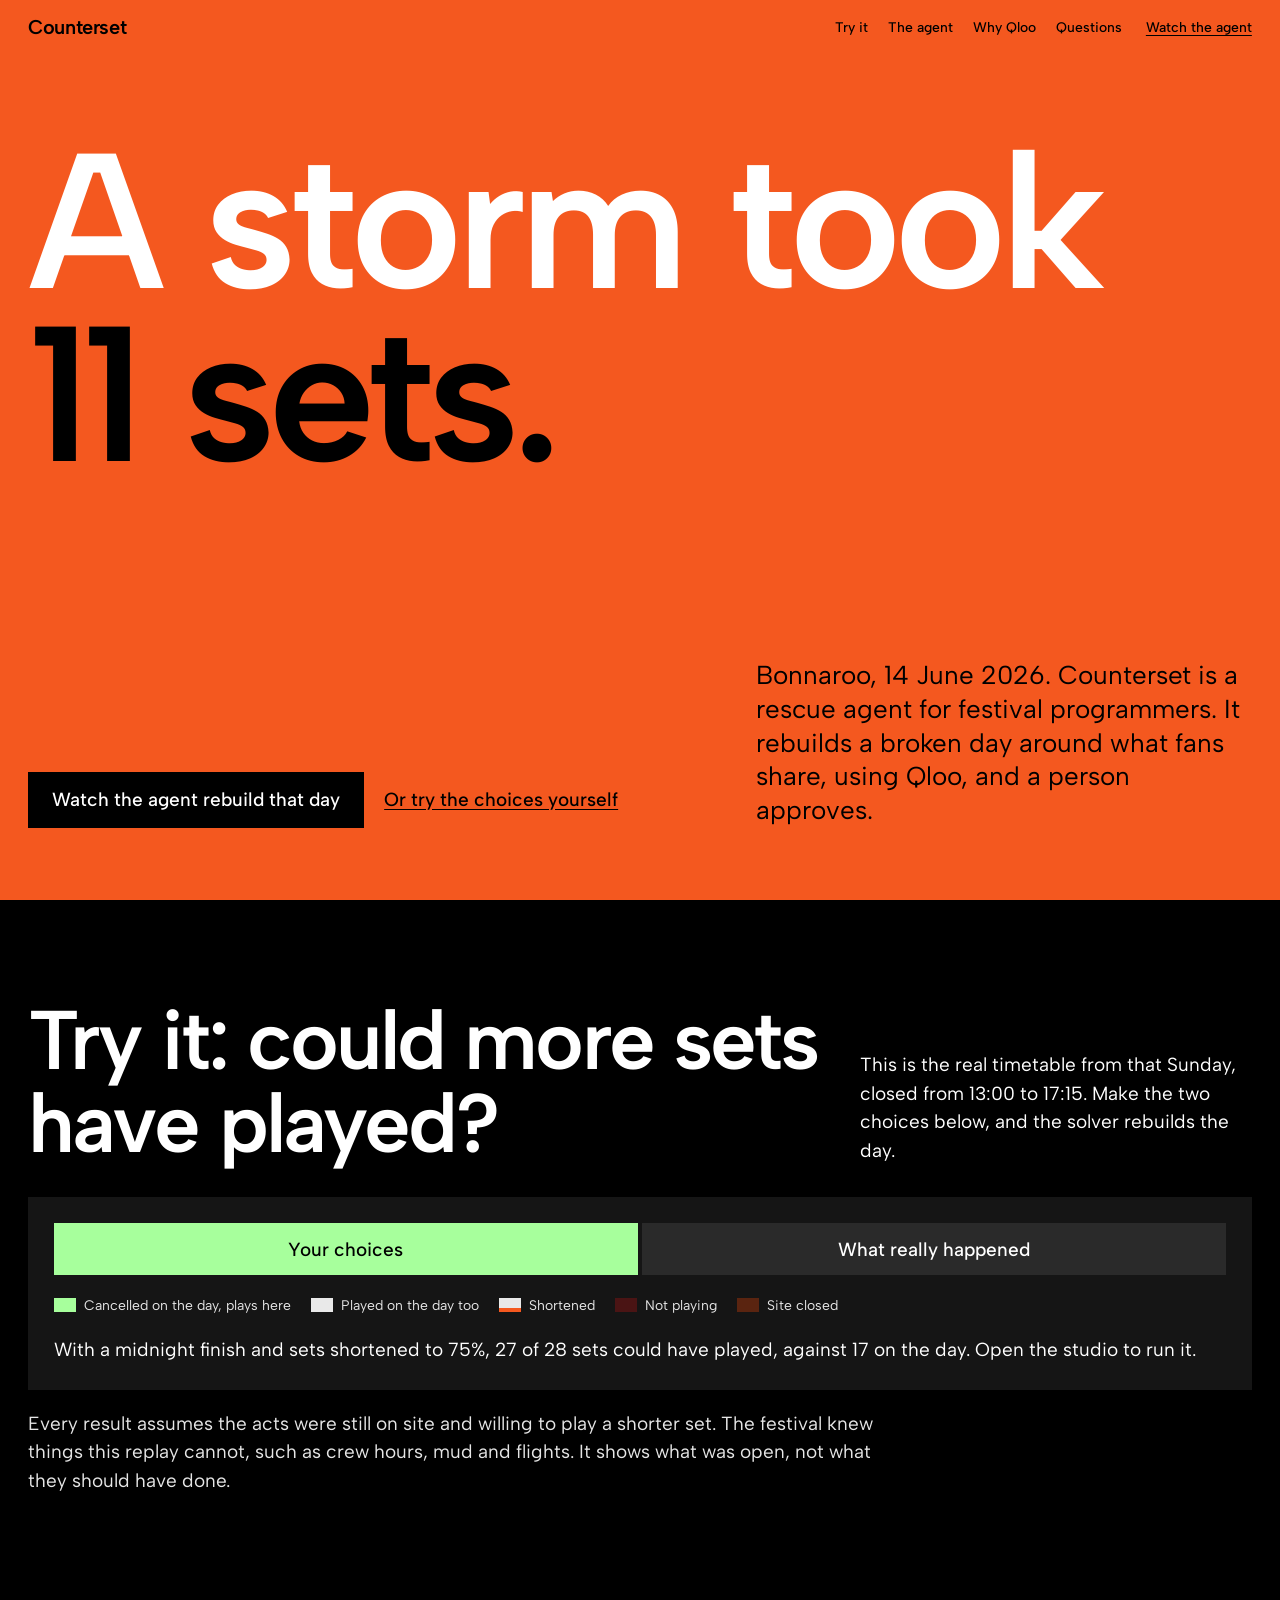
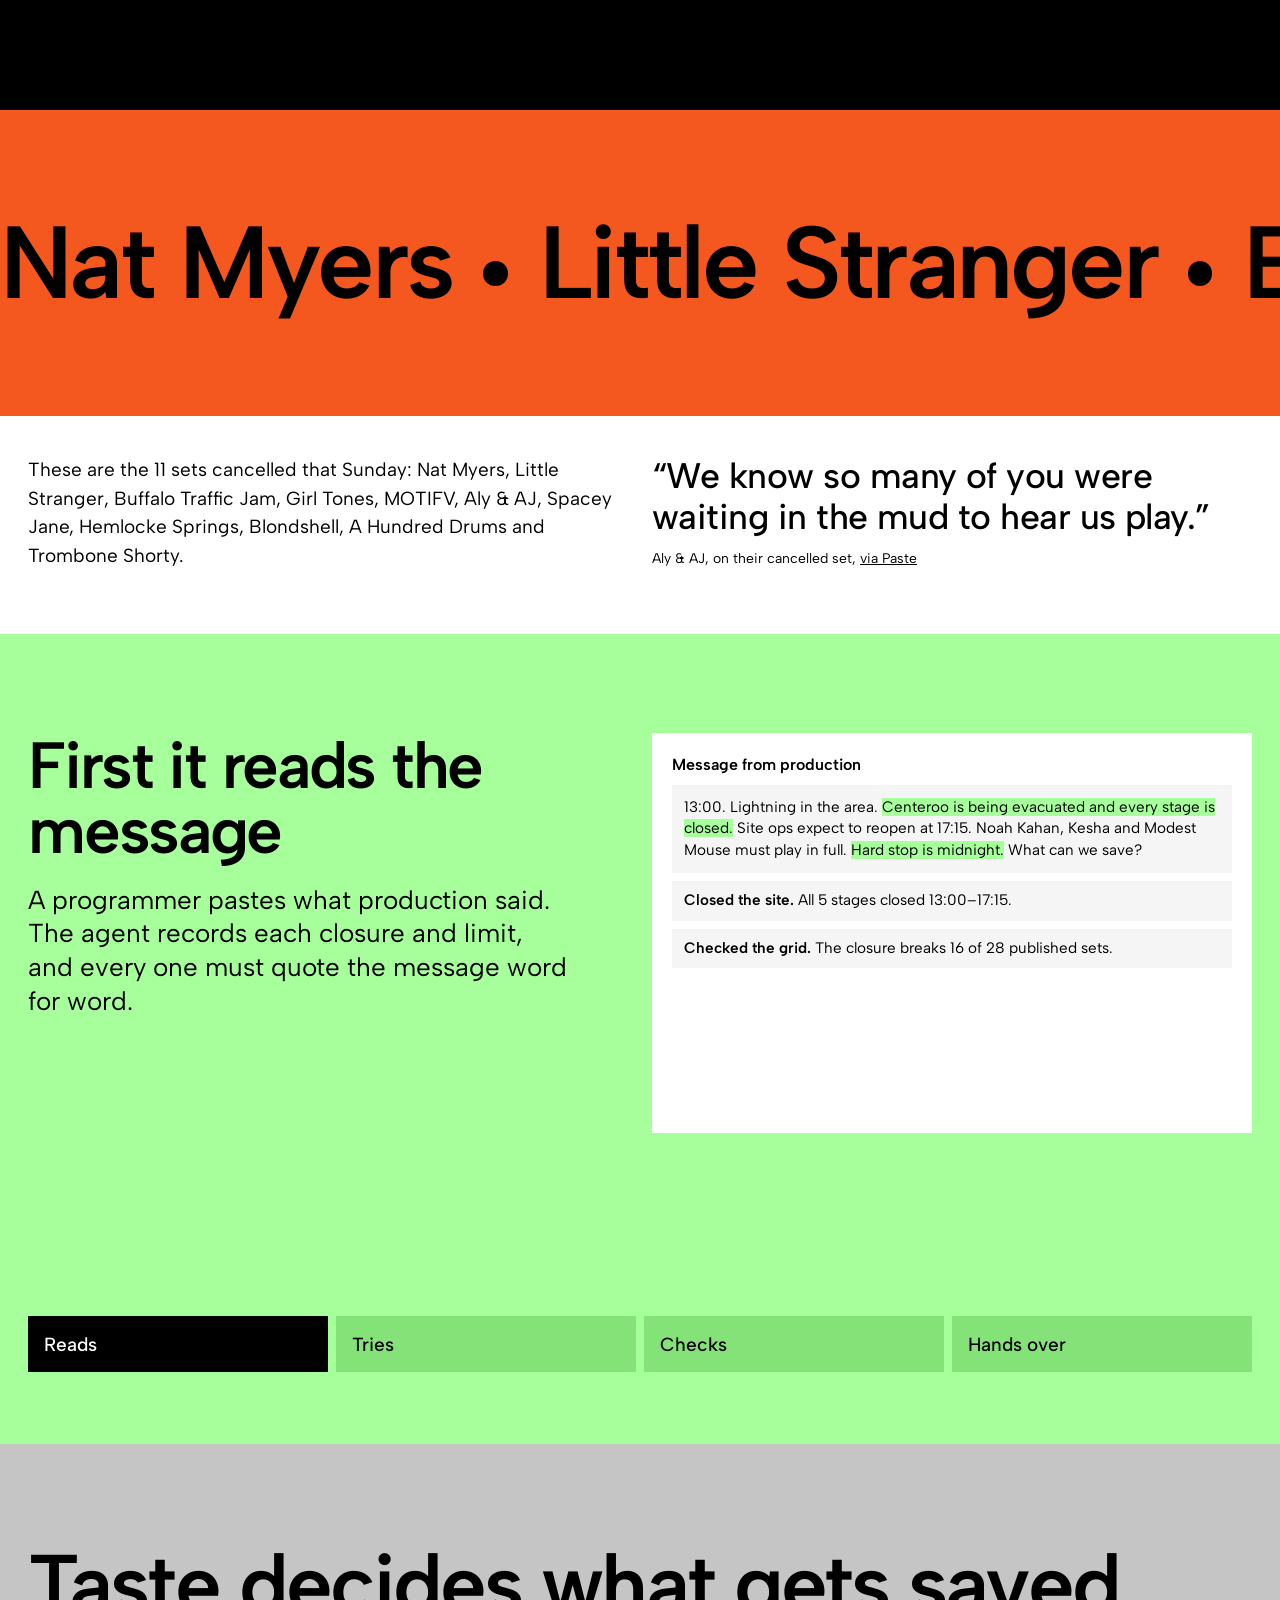
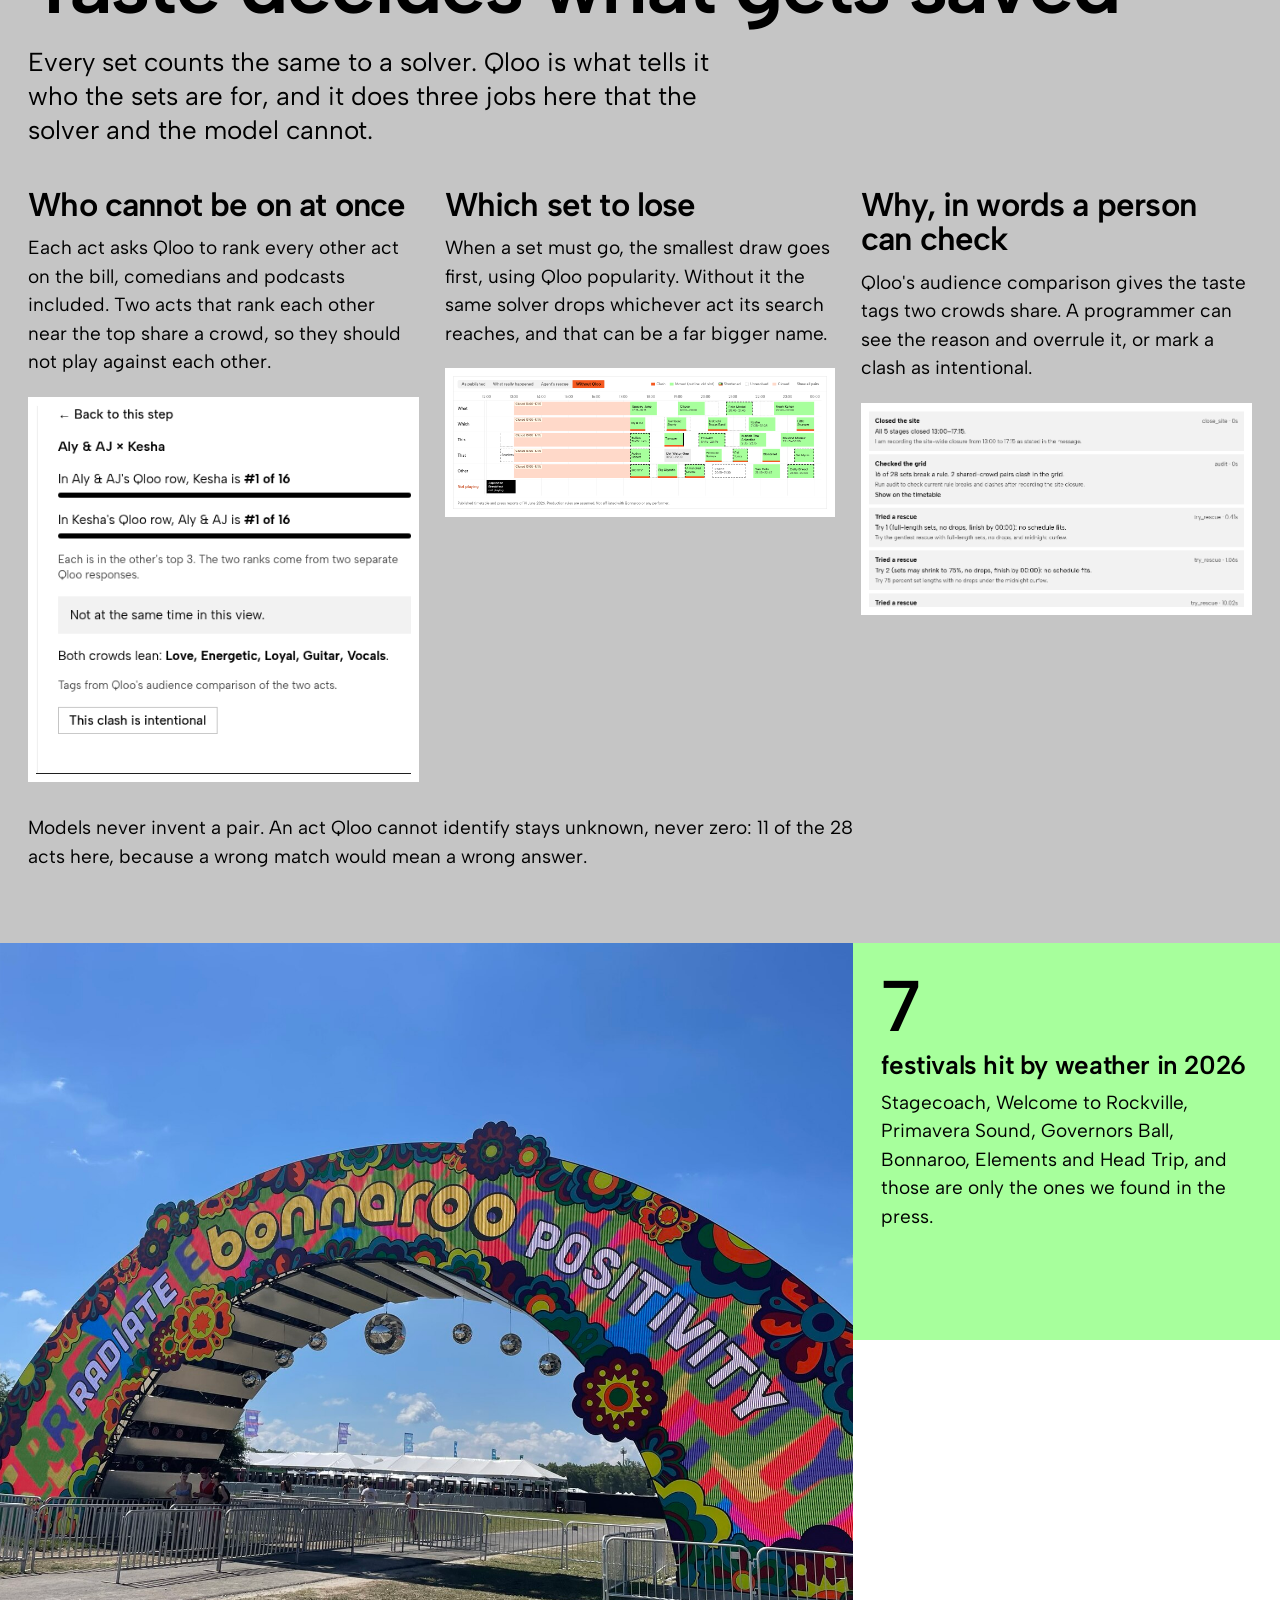
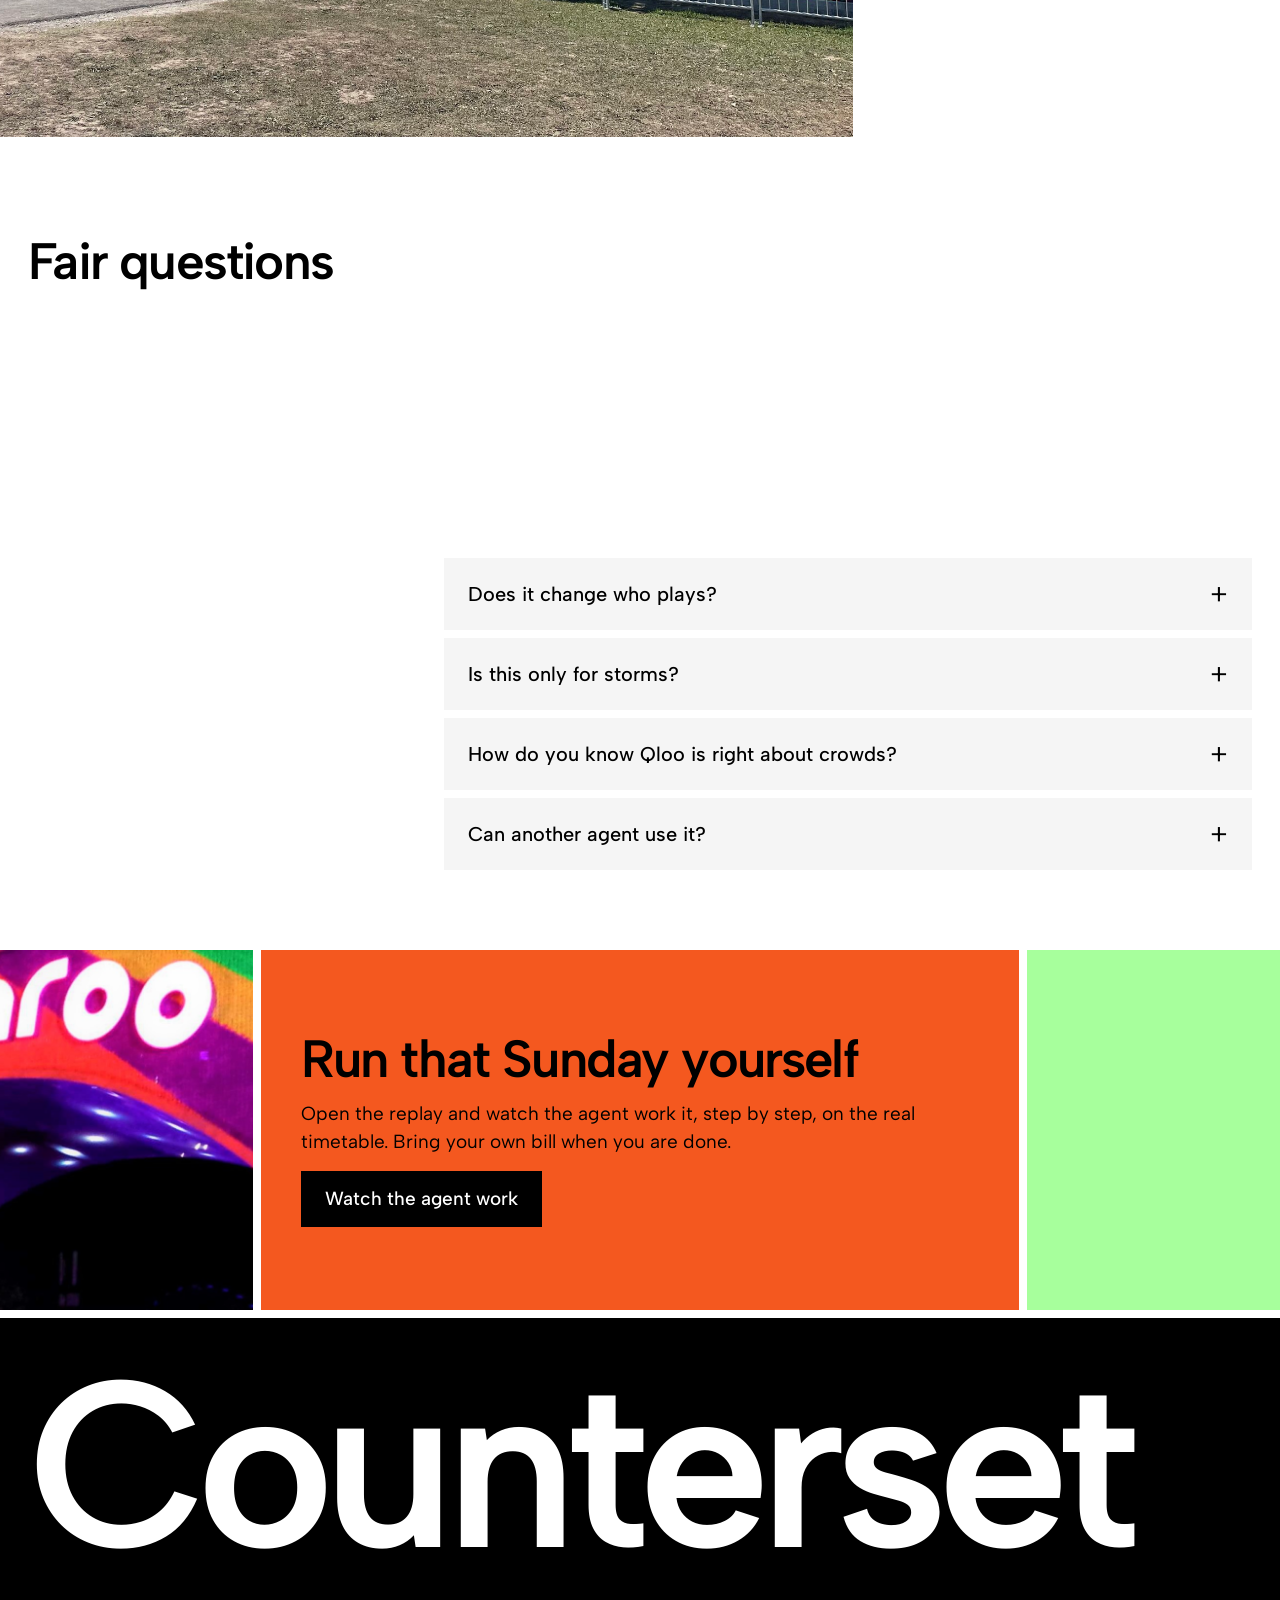
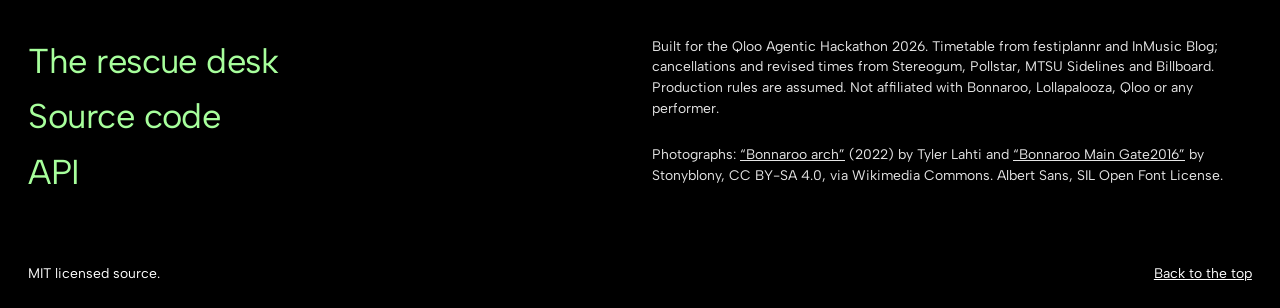
==== web/index.html @ f6d35957 "Remove the screen recording and make the phone timetable readable The working agent flow is one clic" ====
<!doctype html>
<html lang="en">
  <head>
    <meta charset="UTF-8" />
    <meta name="viewport" content="width=device-width,initial-scale=1" />
    <meta name="description" content="On 14 June 2026 a storm cancelled 11 sets at Bonnaroo. Counterset is a rescue agent for festival programmers: it rebuilds a broken day around what fans share, using Qloo, and a person approves." />
    <title>Counterset — the rescue desk for festival days</title>
    <link rel="icon" href="/web/assets/icon.svg" type="image/svg+xml" />
    <link rel="preload" href="/web/assets/albert-sans.woff2" as="font" type="font/woff2" crossorigin />
    <link rel="stylesheet" href="/web/landing.css?v=5" />
    <script src="/web/landing.js?v=5" defer></script>
  </head>
  <body>
    <header class="bar" id="bar">
      <a class="word" href="/">Counterset</a>
      <nav aria-label="Page">
        <a href="#replay">Try it</a>
        <a href="#agent">The agent</a>
        <a href="#qloo">Why Qloo</a>
        <a href="#questions">Questions</a>
      </nav>
      <a class="bar-action" href="/studio?day=bonnaroo-2026-sunday&amp;watch=1">Watch the agent</a>
    </header>

    <main>
      <section class="field storm" data-ink="dark" aria-labelledby="title">
        <h1 id="title"><span class="pale">A storm took</span> <span>11 sets.</span></h1>
        <div class="storm-foot">
          <div class="storm-action">
            <a class="button" href="/studio?day=bonnaroo-2026-sunday&amp;watch=1">Watch the agent rebuild that day</a>
            <a class="text" href="#replay">Or try the choices yourself</a>
          </div>
          <p class="storm-say">Bonnaroo, 14 June 2026. Counterset is a rescue agent for festival programmers. It rebuilds a broken day around what fans share, using Qloo, and a person approves.</p>
        </div>
      </section>

      <section class="field night" id="replay" data-ink="light" aria-labelledby="replay-title">
        <div class="replay-top">
          <h2 id="replay-title">Try it: could more sets have played?</h2>
          <p>This is the real timetable from that Sunday, closed from 13:00 to 17:15. Make the two choices below, and the solver rebuilds the day.</p>
        </div>
        <div class="replay" id="live" data-ui>
          <div class="switch" role="group" aria-label="Which day to show">
            <button id="yours" type="button" aria-pressed="true">Your choices</button>
            <button id="asrun" type="button" aria-pressed="false">What really happened</button>
          </div>
          <div class="controls" id="choices">
            <fieldset>
              <legend>What time must the last set end?</legend>
              <div class="seg" id="curfew"></div>
            </fieldset>
            <fieldset>
              <legend>How short can a set get?</legend>
              <div class="seg" id="shortest"></div>
            </fieldset>
          </div>
          <div class="readout" aria-live="polite">
            <p class="big"><strong id="saved">27</strong> <span id="saved-of">of 28 sets could play. 17 did on the day.</span></p>
            <p id="costs" class="costs">Choose above to see what it costs.</p>
          </div>
          <ul class="key" aria-label="What the colours mean">
            <li><i class="k-back"></i>Cancelled on the day, plays here</li>
            <li><i class="k-kept"></i>Played on the day too</li>
            <li><i class="k-short"></i>Shortened</li>
            <li><i class="k-out"></i>Not playing</li>
            <li><i class="k-closed"></i>Site closed</li>
          </ul>
          <div class="board-wrap"><div class="board" id="board" role="img" aria-label="The Bonnaroo Sunday timetable under the chosen terms"></div></div>
          <p class="fallback" id="fallback">With a midnight finish and sets shortened to 75%, 27 of 28 sets could have played, against 17 on the day. Open the studio to run it.</p>
        </div>
        <p class="assume">Every result assumes the acts were still on site and willing to play a shorter set. The festival knew things this replay cannot, such as crew hours, mud and flights. It shows what was open, not what they should have done.</p>
      </section>

      <section class="names" data-ink="dark" aria-labelledby="names-title">
        <h2 id="names-title" class="visually-hidden">The eleven cancelled sets</h2>
        <div class="run" aria-hidden="true"><div class="track" id="track"></div></div>
        <div class="names-text">
          <p class="plain">These are the 11 sets cancelled that Sunday: Nat Myers, Little Stranger, Buffalo Traffic Jam, Girl Tones, MOTIFV, Aly &amp; AJ, Spacey Jane, Hemlocke Springs, Blondshell, A Hundred Drums and Trombone Shorty.</p>
          <blockquote>“We know so many of you were waiting in the mud to hear us play.”<cite>Aly &amp; AJ, on their cancelled set, <a href="https://www.pastemagazine.com/music/bonnaroo/11-sets-canceled-on-final-day-of-bonnaroo-2026-due-to-adverse-weather-conditions" rel="noreferrer">via Paste</a></cite></blockquote>
        </div>
      </section>

      <section class="field mint" id="agent" data-ink="dark" aria-labelledby="agent-title">
        <div class="stage-text">
          <h2 id="agent-title"><span id="stage-clause">First it reads the message</span></h2>
          <p id="stage-say">A programmer pastes what production said. The agent records each closure and limit, and every one must quote the message word for word.</p>
        </div>
        <div class="stage-ui" data-ui><div id="stage-frag" class="frag"></div></div>
        <div class="stage-rail">
          <ol class="stage-names" id="stage-names" aria-label="Step of the agent's run"></ol>
        </div>
      </section>

      <section class="field grey" id="qloo" data-ink="dark" aria-labelledby="qloo-title">
        <h2 id="qloo-title">Taste decides what gets saved</h2>
        <p class="lede">Every set counts the same to a solver. Qloo is what tells it who the sets are for, and it does three jobs here that the solver and the model cannot.</p>
        <div class="jobs">
          <article>
            <h3>Who cannot be on at once</h3>
            <p>Each act asks Qloo to rank every other act on the bill, comedians and podcasts included. Two acts that rank each other near the top share a crowd, so they should not play against each other.</p>
            <img src="/web/assets/shot-pair.png?v=3" width="435" height="430" alt="A pair of acts in the studio, showing each other's rank and the taste tags their crowds share" loading="lazy" />
          </article>
          <article>
            <h3>Which set to lose</h3>
            <p>When a set must go, the smallest draw goes first, using Qloo popularity. Without it the same solver drops whichever act its search reaches, and that can be a far bigger name.</p>
            <img src="/web/assets/shot-blind.png?v=3" width="1374" height="492" alt="The same rescue solved without Qloo, with a clash and a different act dropped" loading="lazy" />
          </article>
          <article>
            <h3>Why, in words a person can check</h3>
            <p>Qloo's audience comparison gives the taste tags two crowds share. A programmer can see the reason and overrule it, or mark a clash as intentional.</p>
            <img src="/web/assets/shot-trace.png?v=3" width="867" height="460" alt="The agent's step list in the studio, with each tool call and its result" loading="lazy" />
          </article>
        </div>
        <p class="fine">Models never invent a pair. An act Qloo cannot identify stays unknown, never zero: 11 of the 28 acts here, because a wrong match would mean a wrong answer.</p>
      </section>

      <section class="mosaic" data-ink="dark" aria-labelledby="often-title">
        <figure>
          <img src="/web/assets/photo/bonnaroo-arch.jpg" width="1920" height="1440" alt="The Bonnaroo arch at the festival site" loading="lazy" />
        </figure>
        <div class="tile t1">
          <strong>7</strong>
          <h2 id="often-title">festivals hit by weather in 2026</h2>
          <p>Stagecoach, Welcome to Rockville, Primavera Sound, Governors Ball, Bonnaroo, Elements and Head Trip, and those are only the ones we found in the press.</p>
        </div>
        <div class="tile t2">
          <strong>Minutes</strong>
          <p>are what a programmer has. The Bonnaroo site reopened at about 17:15, and the new schedule was public by 17:30. Counterset's agent works it in about two.</p>
        </div>
      </section>

      <section class="field light" id="questions" data-ink="dark" aria-labelledby="faq-title">
        <h2 id="faq-title">Fair questions</h2>
        <div class="faq">
          <details name="q" open>
            <summary>Did Bonnaroo get it wrong?</summary>
            <p>We do not claim that. The replay assumes every act was still there and willing to play less, and the people on site knew about crew, power, mud and flights. Our reconstruction of the day they ran breaks none of the rules we model, which checks our rules, not their decisions. The point is that the options can be seen in minutes, not that one choice was wrong.</p>
          </details>
          <details name="q">
            <summary>What is the agent, and what can't it do?</summary>
            <p>A model reads the message and chooses tools: close a stage, audit the grid, try a rescue under stated terms, compare without Qloo. It cannot make up a schedule, because only the solver produces one, and a separate validator rechecks the result. Every number in its summary must exist in the tool results. It cannot approve anything: a person does.</p>
          </details>
          <details name="q">
            <summary>Does it change who plays?</summary>
            <p>Only if you let it. Moving sets is the default, and shortening or dropping them are terms a person turns on. Headliners you mark are never shortened or dropped. Every affected act gets a drafted message, for a person to send.</p>
          </details>
          <details name="q">
            <summary>Is this only for storms?</summary>
            <p>No. The same desk audits a timetable before it is published, and handles a late flight or a single stage closing. On the published Lollapalooza 2024 Saturday it finds three shared-crowd clashes, and it can move three acts to remove them. It also works across kinds of act: on a rehearsal bill of music, comedy and podcasts, 14 of 31 pairs crossed kinds.</p>
          </details>
          <details name="q">
            <summary>How do you know Qloo is right about crowds?</summary>
            <p>We don't, not fully. On Lollapalooza, three of ListenBrainz's four reciprocal pairs were also Qloo pairs, and Qloo ranked 496 pairs where that data links 11. Genre tags mostly disagree with it. In a test we set in advance, the clashes the press named at Outside Lands 2026 did not stand out on Qloo: 3 of 8 testable pairs sit in the stronger half, in a small sample. We have not measured attendance or asked a programmer to compare blind, and we say so in the <a href="https://github.com/YashMahawa/counterset/blob/main/docs/EVALUATION.md">evaluation</a>.</p>
          </details>
          <details name="q">
            <summary>Can another agent use it?</summary>
            <p>Yes. Counterset is also an MCP server at <code>/mcp</code>, with tools to list days, audit a day, rescue a day and explain a pair. They read recorded Qloo rows and change nothing.</p>
          </details>
        </div>
      </section>

      <section class="close" data-ink="dark" aria-labelledby="close-title">
        <div class="end end-photo"><img src="/web/assets/photo/bonnaroo-main-gate2016.jpg" width="1919" height="739" alt="The Bonnaroo main gate lit up at night" loading="lazy" /></div>
        <div class="end end-main">
          <h2 id="close-title">Run that Sunday yourself</h2>
          <p>Open the replay and watch the agent work it, step by step, on the real timetable. Bring your own bill when you are done.</p>
          <a class="button dark" href="/studio?day=bonnaroo-2026-sunday&amp;watch=1">Watch the agent work</a>
        </div>
        <div class="end end-flat"></div>
      </section>
    </main>

    <footer class="foot" data-ink="light">
      <p class="foot-word">Counterset</p>
      <div class="foot-row">
        <div class="places">
          <a href="/studio">The rescue desk</a>
          <a href="https://github.com/YashMahawa/counterset">Source code</a>
          <a href="/api/docs">API</a>
        </div>
        <div class="foot-notes">
          <p>Built for the Qloo Agentic Hackathon 2026. Timetable from festiplannr and InMusic Blog; cancellations and revised times from Stereogum, Pollstar, MTSU Sidelines and Billboard. Production rules are assumed. Not affiliated with Bonnaroo, Lollapalooza, Qloo or any performer.</p>
          <p>Photographs: <a href="https://commons.wikimedia.org/wiki/File:Bonnaroo_arch.jpg">“Bonnaroo arch”</a> (2022) by Tyler Lahti and <a href="https://commons.wikimedia.org/wiki/File:Bonnaroo_Main_Gate2016.jpg">“Bonnaroo Main Gate2016”</a> by Stonyblony, CC BY-SA 4.0, via Wikimedia Commons. Albert Sans, SIL Open Font License.</p>
        </div>
      </div>
      <div class="foot-end"><span>MIT licensed source.</span><a href="#title">Back to the top</a></div>
    </footer>
  </body>
</html>
---- web/landing.css ----
/* Direction: Colour chapters (taste skill, seed 1442443008). Type: Albert Sans. Palette: grey, mint, orange.
   Idea: the hours of one storm-hit Sunday become chapters of flat colour, and the real timetable is the live thing. */
@font-face {
  font-family: "Albert Sans";
  src: url("/web/assets/albert-sans.woff2") format("woff2");
  font-weight: 100 900;
  font-display: swap;
}
:root {
  --ink: #000;
  --paper: #fff;
  --surface: #f5f5f5;
  --mint: #a7ff9c;
  --orange: #f4581f;
  --grey: #c5c5c5;
  --night: #000;
  --m: clamp(16px, 2.2vw, 32px);
  --step-small: clamp(0.8125rem, 0.79rem + 0.1vw, 0.875rem);
  --step-body: clamp(1.0625rem, 1rem + 0.25vw, 1.1875rem);
  --step-lead: clamp(1.25rem, 1.1rem + 0.7vw, 1.625rem);
  --step-head: clamp(2.4rem, 1.2rem + 5vw, 6rem);
  --ease: cubic-bezier(0.2, 0.7, 0.1, 1);
}
* {
  box-sizing: border-box;
}
html {
  scroll-behavior: smooth;
  scroll-padding-top: 72px;
}
body {
  margin: 0;
  font: 400 var(--step-body) / 1.5 "Albert Sans", system-ui, sans-serif;
  color: var(--ink);
  background: var(--paper);
  overflow-x: hidden;
}
h1,
h2,
h3,
p,
figure,
blockquote,
ol {
  margin: 0;
}
a {
  color: inherit;
}
img {
  display: block;
  max-width: 100%;
  height: auto;
}
:focus-visible {
  outline: 3px solid var(--ink);
  outline-offset: 3px;
}
.night :focus-visible,
.foot :focus-visible {
  outline-color: var(--mint);
}
.visually-hidden {
  position: absolute;
  width: 1px;
  height: 1px;
  overflow: hidden;
  clip-path: inset(50%);
}
h2 {
  font-size: var(--step-head);
  font-weight: 600;
  letter-spacing: -0.035em;
  line-height: 1;
}
.field {
  padding: clamp(88px, 11vh, 128px) var(--m) clamp(56px, 8vh, 96px);
  min-height: 90svh;
}

/* ---------- bar ---------- */
.bar {
  position: fixed;
  z-index: 10;
  inset: 0 0 auto 0;
  display: flex;
  align-items: center;
  gap: 24px;
  padding: 12px var(--m);
  color: var(--ink);
  background: var(--bar-bg, transparent);
  transition: color 300ms, background-color 300ms;
}
.bar.light {
  color: var(--paper);
}
.word {
  font-weight: 600;
  letter-spacing: -0.02em;
  font-size: 1.25rem;
  text-decoration: none;
}
.bar nav {
  display: flex;
  gap: 20px;
  margin-left: auto;
}
.bar nav a,
.bar-action {
  font-size: var(--step-small);
  font-weight: 500;
  text-decoration: none;
}
.bar nav a:hover,
.bar-action:hover {
  text-decoration: underline;
}
.bar-action {
  text-decoration: underline;
  text-underline-offset: 3px;
}

/* ---------- first chapter ---------- */
.storm {
  background: var(--orange);
  min-height: 100svh;
  display: flex;
  flex-direction: column;
  justify-content: space-between;
  gap: 40px;
}
h1 {
  font-size: clamp(3.5rem, 15vw, 15rem);
  font-weight: 600;
  letter-spacing: -0.04em;
  line-height: 0.9;
  margin-top: 4vh;
}
h1 span {
  display: block;
}
h1 .pale {
  color: var(--paper);
}
.storm-foot {
  display: grid;
  grid-template-columns: repeat(12, 1fr);
  gap: 24px;
  align-items: end;
}
.storm-action {
  grid-column: 1 / 7;
  display: flex;
  flex-wrap: wrap;
  align-items: center;
  gap: 20px;
}
.storm-say {
  grid-column: 8 / 13;
  font-size: var(--step-lead);
  line-height: 1.3;
}
.button {
  display: inline-block;
  min-height: 52px;
  padding: 14px 24px;
  background: var(--ink);
  color: var(--paper);
  font-weight: 500;
  text-decoration: none;
  transition: transform 180ms var(--ease), background-color 180ms;
}
.button:hover {
  transform: translateY(-2px);
  background: #222;
}
.button:active {
  transform: translateY(1px);
}
.text {
  font-weight: 500;
  text-underline-offset: 3px;
}

/* ---------- the live replay ---------- */
.night {
  background: var(--night);
  color: var(--paper);
}
.replay-top {
  display: grid;
  grid-template-columns: repeat(12, 1fr);
  gap: 24px;
  align-items: end;
  margin-bottom: 32px;
}
.replay-top h2 {
  grid-column: 1 / 9;
}
.replay-top p {
  grid-column: 9 / 13;
}
.replay {
  background: #151515;
  padding: clamp(16px, 2vw, 28px);
  display: grid;
  gap: 20px;
}
.controls {
  display: flex;
  flex-wrap: wrap;
  gap: 16px 28px;
  align-items: end;
}
fieldset {
  border: 0;
  padding: 0;
  margin: 0;
}
legend {
  padding: 0;
  margin-bottom: 8px;
  font-size: var(--step-body);
  font-weight: 500;
  color: var(--paper);
}
.seg {
  display: flex;
  flex-wrap: wrap;
  gap: 4px;
}
.seg button {
  appearance: none;
  border: 0;
  min-height: 44px;
  padding: 8px 14px;
  background: #2a2a2a;
  color: var(--paper);
  font: 500 var(--step-small) "Albert Sans", sans-serif;
  cursor: pointer;
  transition: background-color 160ms, color 160ms;
}
.seg button:hover {
  background: #3a3a3a;
}
.seg button[aria-pressed="true"] {
  background: var(--mint);
  color: var(--ink);
}
.switch {
  display: grid;
  grid-template-columns: 1fr 1fr;
  gap: 4px;
}
.switch button {
  appearance: none;
  border: 0;
  min-height: 52px;
  background: #2a2a2a;
  color: var(--paper);
  font: 500 var(--step-body) "Albert Sans", sans-serif;
  cursor: pointer;
  transition: background-color 160ms, color 160ms;
}
.switch button:hover {
  background: #3a3a3a;
}
.switch #yours[aria-pressed="true"] {
  background: var(--mint);
  color: var(--ink);
}
.switch #asrun[aria-pressed="true"] {
  background: var(--orange);
  color: var(--ink);
}
.controls.off {
  opacity: 0.45;
}
.key {
  list-style: none;
  margin: 0;
  padding: 0;
  display: flex;
  flex-wrap: wrap;
  gap: 8px 20px;
  font-size: var(--step-small);
  color: #e6e6e6;
}
.key li {
  display: flex;
  align-items: center;
  gap: 8px;
}
.key i {
  width: 22px;
  height: 14px;
  display: block;
}
.k-back {
  background: var(--mint);
}
.k-kept {
  background: #e9e9e9;
}
.k-short {
  background: #e9e9e9;
  border-bottom: 4px solid var(--orange);
}
.k-out {
  background: #4a1414;
}
.k-closed {
  background: #5a2410;
}
.big {
  display: flex;
  flex-wrap: wrap;
  align-items: baseline;
  gap: 8px 14px;
  font-size: var(--step-lead);
  line-height: 1.1;
}
.big strong {
  font-size: clamp(3.5rem, 8vw, 7rem);
  font-weight: 600;
  letter-spacing: -0.04em;
  line-height: 0.9;
  color: var(--mint);
  font-variant-numeric: tabular-nums;
}
.big.real strong {
  color: var(--orange);
}
.costs {
  margin-top: 8px;
  color: #e6e6e6;
}
.board-wrap {
  overflow-x: auto;
}
.board {
  position: relative;
  min-width: 960px;
}
.board .tick,
.board .row-name {
  position: absolute;
  font-size: var(--step-small);
  color: #bdbdbd;
}
.board .row-name {
  z-index: 2;
  width: 50px;
  height: 22px;
  background: #151515;
}
.board .band {
  position: absolute;
  background: #5a2410;
  color: #ffd9c9;
  font-size: var(--step-small);
  padding: 2px 8px;
  overflow: hidden;
  white-space: nowrap;
}
.board .tile {
  position: absolute;
  padding: 3px 6px;
  background: #e9e9e9;
  color: var(--ink);
  font-size: 12.5px;
  font-weight: 500;
  line-height: 1.1;
  overflow: hidden;
  transition: transform 520ms var(--ease), width 520ms var(--ease), background-color 240ms;
}
.board .tile.back {
  background: var(--mint);
}
.board .tile.short::after {
  content: "";
  position: absolute;
  inset: auto 0 0 0;
  height: 4px;
  background: var(--orange);
}
.board .tile.out {
  background: #4a1414;
  color: #ffc9c9;
  text-decoration: line-through;
}
.board .tile.tiny {
  padding: 3px;
  font-size: 11px;
  overflow-wrap: anywhere;
}
.fallback {
  display: none;
}
.no-live .fallback {
  display: block;
}
.no-live .controls,
.no-live .readout,
.no-live .board-wrap {
  display: none;
}
.assume {
  margin-top: 20px;
  max-width: 72ch;
  color: #e6e6e6;
}

/* ---------- names ---------- */
.run {
  background: var(--orange);
  overflow: hidden;
  display: flex;
  align-items: center;
  min-height: 34vh;
}
.track {
  display: flex;
  white-space: nowrap;
  font-size: 8vw;
  font-weight: 600;
  letter-spacing: -0.035em;
  line-height: 1;
  animation: run 60s linear infinite;
}
.track span {
  padding-right: 0.3em;
}
.track span::after {
  content: "";
  display: inline-block;
  width: 0.24em;
  height: 0.24em;
  margin-left: 0.3em;
  border-radius: 50%;
  background: var(--ink);
  vertical-align: 0.12em;
}
@keyframes run {
  to {
    transform: translateX(-50%);
  }
}
.names-text {
  display: grid;
  grid-template-columns: repeat(12, 1fr);
  gap: 24px;
  padding: 40px var(--m) 64px;
}
.plain {
  grid-column: 1 / 7;
}
blockquote {
  grid-column: 7 / 13;
  font-size: clamp(1.5rem, 1.1rem + 1.4vw, 2.25rem);
  font-weight: 500;
  line-height: 1.15;
  letter-spacing: -0.015em;
}
cite {
  display: block;
  margin-top: 12px;
  font-size: var(--step-small);
  font-weight: 400;
  font-style: normal;
  letter-spacing: 0;
}

/* ---------- how the agent works ---------- */
.mint {
  background: var(--mint);
  display: grid;
  grid-template-columns: repeat(12, 1fr);
  grid-template-rows: auto auto;
  align-content: space-between;
  gap: 48px 24px;
}
.stage-text {
  grid-column: 1 / 7;
  align-self: start;
  display: grid;
  gap: 20px;
}
.stage-text h2 {
  font-size: clamp(2.4rem, 1.2rem + 3.6vw, 4.75rem);
}
#stage-say {
  font-size: var(--step-lead);
  line-height: 1.3;
  max-width: 34ch;
}
.stage-ui {
  grid-column: 7 / 13;
  align-self: start;
}
.frag {
  background: var(--paper);
  padding: 20px;
  display: grid;
  gap: 8px;
  min-height: 400px;
  align-content: start;
  transition: opacity 200ms;
}
.frag.swap {
  opacity: 0;
}
.frag h3 {
  font-size: 1rem;
  font-weight: 600;
}
.frag .msg {
  background: var(--surface);
  padding: 12px;
  font-size: 0.95rem;
  line-height: 1.4;
}
.frag .msg mark {
  background: var(--mint);
  color: inherit;
}
.frag .line {
  background: var(--surface);
  padding: 10px 12px;
  font-size: 0.95rem;
  line-height: 1.3;
}
.frag .line strong {
  font-weight: 600;
}
.frag .line.no {
  background: #ffe7dd;
}
.frag .line.yes {
  background: var(--mint);
}
.frag .note {
  font-size: var(--step-small);
}
.frag .approve {
  justify-self: start;
  margin-top: 6px;
  padding: 10px 16px;
  background: var(--ink);
  color: var(--paper);
  font-size: var(--step-small);
  font-weight: 500;
}
.stage-rail {
  grid-column: 1 / 13;
}
.stage-names {
  list-style: none;
  padding: 0;
  display: grid;
  grid-template-columns: repeat(4, 1fr);
  gap: 8px;
  margin: 0;
}
.stage-names button {
  appearance: none;
  border: 0;
  background: #84e279;
  padding: 10px 16px;
  min-height: 56px;
  width: 100%;
  text-align: left;
  font: 500 var(--step-body) "Albert Sans", sans-serif;
  color: var(--ink);
  cursor: pointer;
  transition: background-color 160ms, color 160ms;
}
.stage-names button:hover {
  background: #72d467;
}
.stage-names button[aria-current="step"] {
  background: var(--ink);
  color: var(--paper);
}

/* ---------- why Qloo ---------- */
.grey {
  background: var(--grey);
  min-height: 0;
}
.lede {
  margin: 20px 0 40px;
  font-size: var(--step-lead);
  line-height: 1.3;
  max-width: 46ch;
}
.jobs {
  display: grid;
  grid-template-columns: repeat(3, 1fr);
  gap: clamp(16px, 2vw, 32px);
}
.jobs article {
  display: grid;
  gap: 12px;
  align-content: start;
}
.jobs h3 {
  font-size: clamp(1.5rem, 1.1rem + 1.2vw, 2.25rem);
  font-weight: 600;
  letter-spacing: -0.025em;
  line-height: 1.05;
}
.jobs img {
  width: 100%;
  background: var(--paper);
  padding: 8px;
  margin-top: 8px;
}
.fine {
  margin-top: 32px;
  max-width: 72ch;
}

/* ---------- how often ---------- */
.mosaic {
  display: grid;
  grid-template-columns: 2fr 1fr;
  grid-template-rows: 1fr 1fr;
}
.mosaic figure {
  grid-row: 1 / 3;
  position: relative;
  min-height: 62vw;
}
.mosaic figure img {
  position: absolute;
  inset: 0;
  width: 100%;
  height: 100%;
  object-fit: cover;
}
.tile {
  padding: 28px;
  display: grid;
  gap: 8px;
  align-content: start;
}
.t1 {
  background: var(--mint);
}
.t2 {
  background: var(--ink);
  color: var(--paper);
}
.tile strong {
  font-size: clamp(3.5rem, 5.6vw, 6rem);
  font-weight: 600;
  letter-spacing: -0.035em;
  line-height: 1;
}
.t1 h2 {
  font-size: var(--step-lead);
  letter-spacing: -0.015em;
  line-height: 1.15;
}

/* ---------- questions ---------- */
.light {
  background: var(--paper);
  display: grid;
  grid-template-columns: repeat(12, 1fr);
  gap: 24px;
  min-height: 0;
}
.light h2 {
  grid-column: 1 / 5;
  position: sticky;
  top: 96px;
  align-self: start;
  font-size: clamp(2.4rem, 4vw, 4rem);
}
.faq {
  grid-column: 5 / 13;
  display: grid;
  gap: 8px;
}
details {
  background: var(--surface);
  padding: 0 24px;
  transition: background-color 160ms;
}
details[open] {
  background: var(--mint);
  padding-bottom: 20px;
}
summary {
  min-height: 72px;
  display: flex;
  align-items: center;
  justify-content: space-between;
  gap: 16px;
  list-style: none;
  cursor: pointer;
  font-size: 1.25rem;
  font-weight: 500;
  line-height: 1.2;
}
summary::-webkit-details-marker {
  display: none;
}
summary::after {
  content: "+";
  font-size: 1.75rem;
  font-weight: 400;
  line-height: 1;
}
details[open] summary::after {
  content: "–";
}
details p {
  max-width: 62ch;
}
details code {
  font-family: ui-monospace, monospace;
  font-size: 0.92em;
}

/* ---------- close ---------- */
.close {
  display: grid;
  grid-template-columns: 1fr 3fr 1fr;
  gap: 8px;
  padding: 8px 0;
  background: var(--paper);
}
.end {
  min-height: 360px;
}
.end-photo img {
  width: 100%;
  height: 100%;
  object-fit: cover;
  object-position: 60% 50%;
}
.end-main {
  background: var(--orange);
  padding: 40px;
  display: grid;
  gap: 14px;
  align-content: center;
  justify-items: start;
}
.end-main h2 {
  font-size: clamp(2rem, 1.2rem + 2.6vw, 3.5rem);
}
.end-main p {
  max-width: 54ch;
}
.end-flat {
  background: var(--mint);
}

/* ---------- footer ---------- */
.foot {
  background: var(--ink);
  color: var(--paper);
  padding: 40px var(--m) 24px;
  display: grid;
  gap: 64px;
}
.foot-word {
  font-size: min(18.5vw, 20rem);
  font-weight: 600;
  letter-spacing: -0.05em;
  line-height: 0.9;
}
.foot-row {
  display: grid;
  grid-template-columns: repeat(12, 1fr);
  gap: 24px;
}
.places {
  grid-column: 1 / 6;
  display: grid;
  gap: 4px;
  align-content: start;
}
.places a {
  font-size: clamp(1.6rem, 1.2rem + 1.2vw, 2.25rem);
  color: var(--mint);
  text-decoration: none;
  letter-spacing: -0.015em;
}
.places a:hover {
  text-decoration: underline;
}
.foot-notes {
  grid-column: 7 / 13;
  display: grid;
  gap: 12px;
  font-size: var(--step-small);
  color: #e6e6e6;
}
.foot-end {
  display: flex;
  justify-content: space-between;
  gap: 16px;
  font-size: var(--step-small);
}

/* ---------- entrance ---------- */
.rise {
  opacity: 0;
  transform: translateY(24px);
  transition: opacity 600ms var(--ease), transform 600ms var(--ease);
  transition-delay: var(--d, 0ms);
}
.rise.in {
  opacity: 1;
  transform: none;
}

/* ---------- phone ---------- */
@media (max-width: 860px) {
  .bar nav {
    display: none;
  }
  .bar-action {
    margin-left: auto;
  }
  h1 {
    font-size: 15.5vw;
    margin-top: 14vh;
  }
  .storm-action,
  .storm-say,
  .replay-top h2,
  .replay-top p,
  .plain,
  blockquote,
  .stage-text,
  .stage-ui,
  .stage-rail,
  .light h2,
  .faq,
  .places,
  .foot-notes {
    grid-column: 1 / -1;
  }
  .storm-say {
    order: -1;
  }
  .ran {
    margin-left: 0;
    width: 100%;
  }
  .light h2 {
    position: static;
  }
  .jobs,
  .mosaic,
  .close {
    grid-template-columns: 1fr;
  }
  .mosaic figure {
    grid-row: auto;
    min-height: 0;
    aspect-ratio: 4 / 3;
  }
  .stage-names {
    grid-template-columns: 1fr 1fr;
  }
  .end {
    min-height: 0;
  }
  .end-photo img {
    aspect-ratio: 16 / 9;
  }
  .end-flat {
    min-height: 96px;
  }
  .end-main {
    padding: 28px 16px;
  }
  .run {
    min-height: 22vh;
  }
  .track {
    font-size: 15vw;
  }
  details {
    padding: 0 16px;
  }
  summary {
    font-size: 1.125rem;
    min-height: 64px;
  }
}
@media (prefers-reduced-motion: reduce) {
  html {
    scroll-behavior: auto;
  }
  .track {
    animation: none;
  }
  .rise {
    opacity: 1;
    transform: none;
    transition: none;
  }
  .board .tile,
  .button,
  .frag {
    transition: none;
  }
}
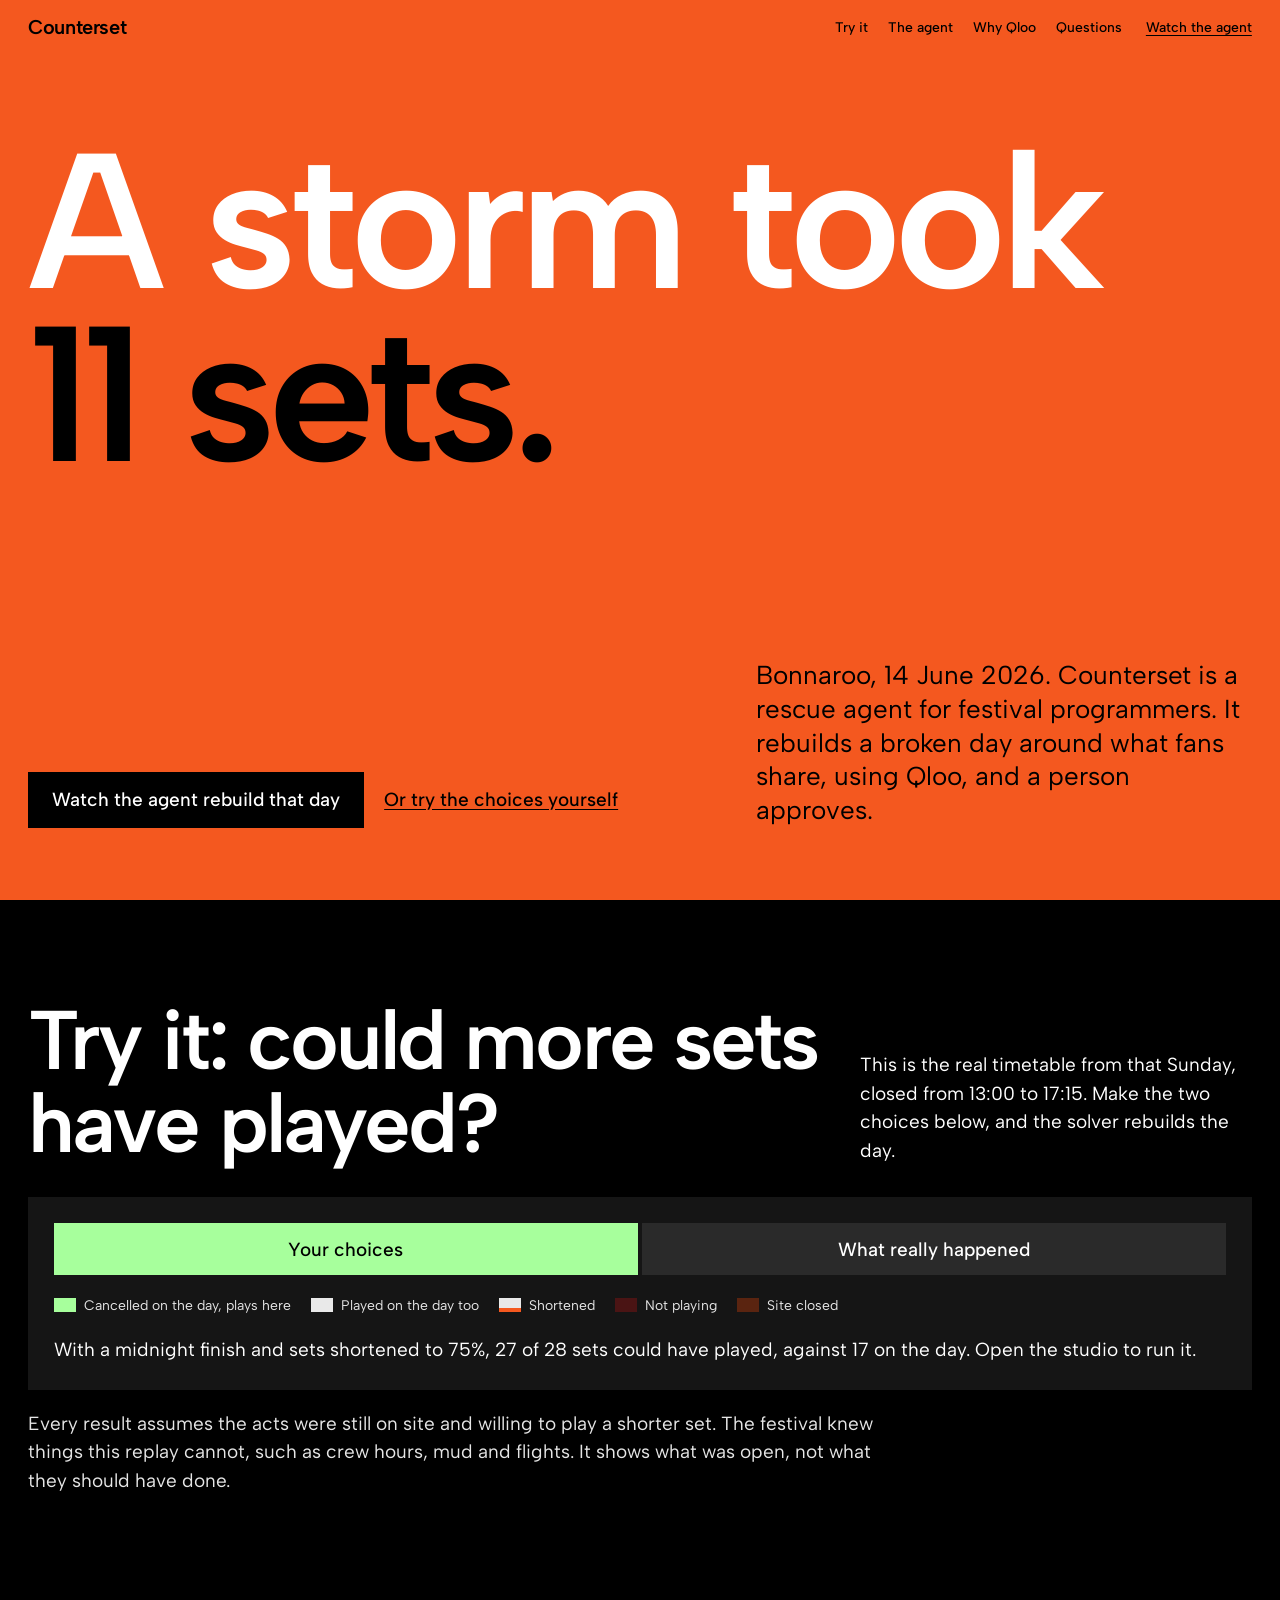
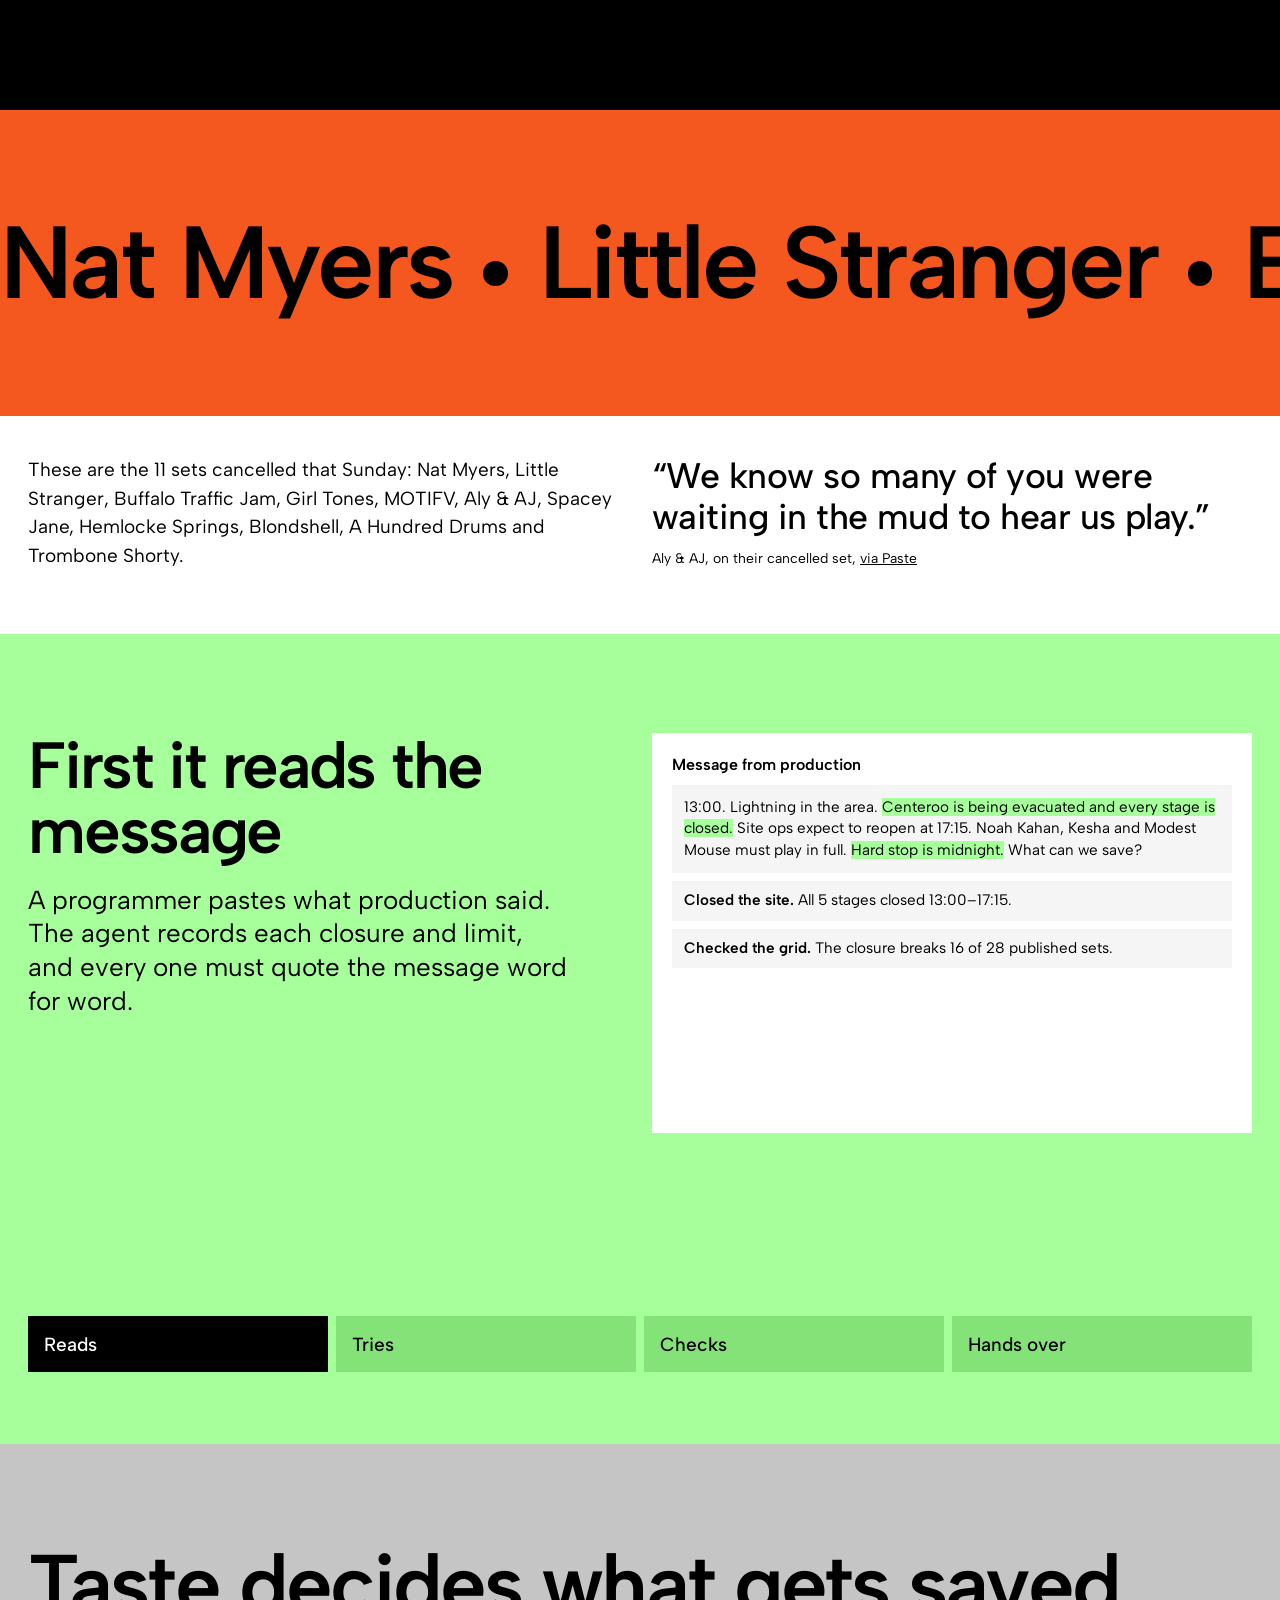
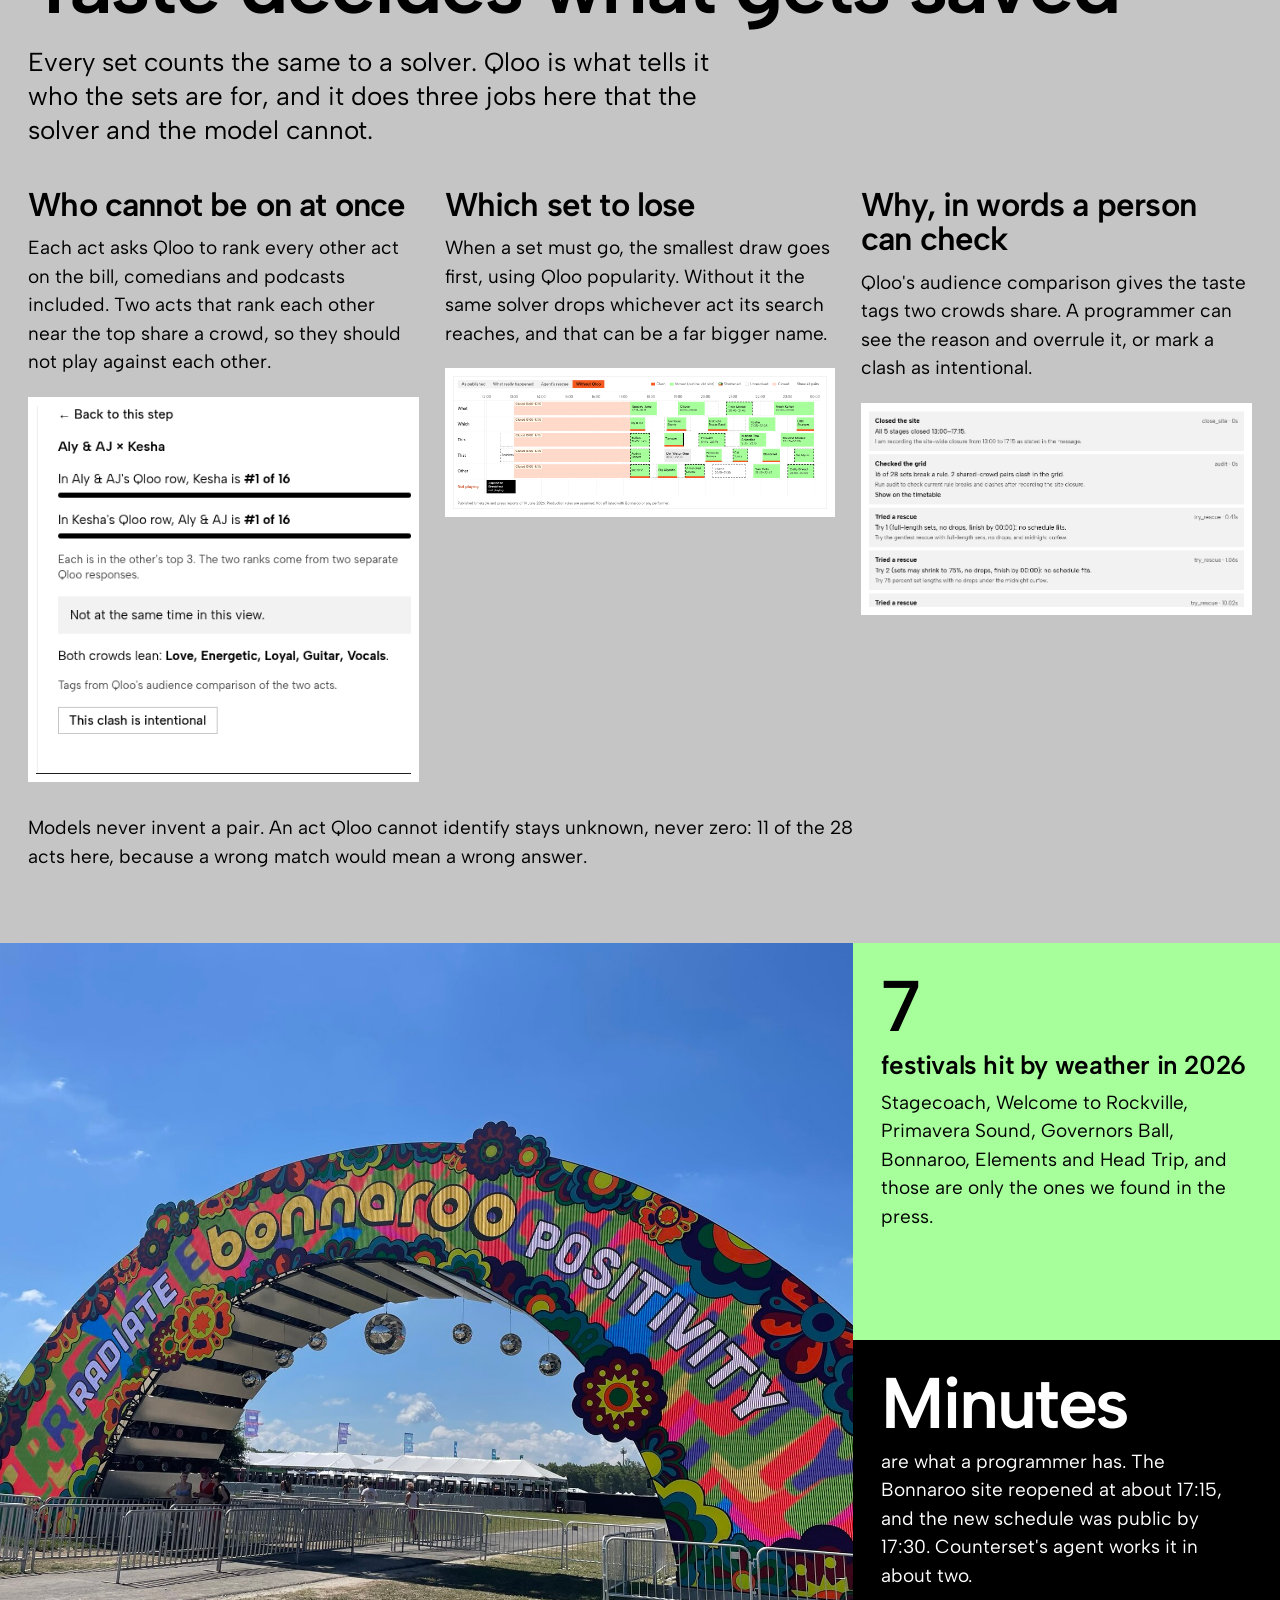
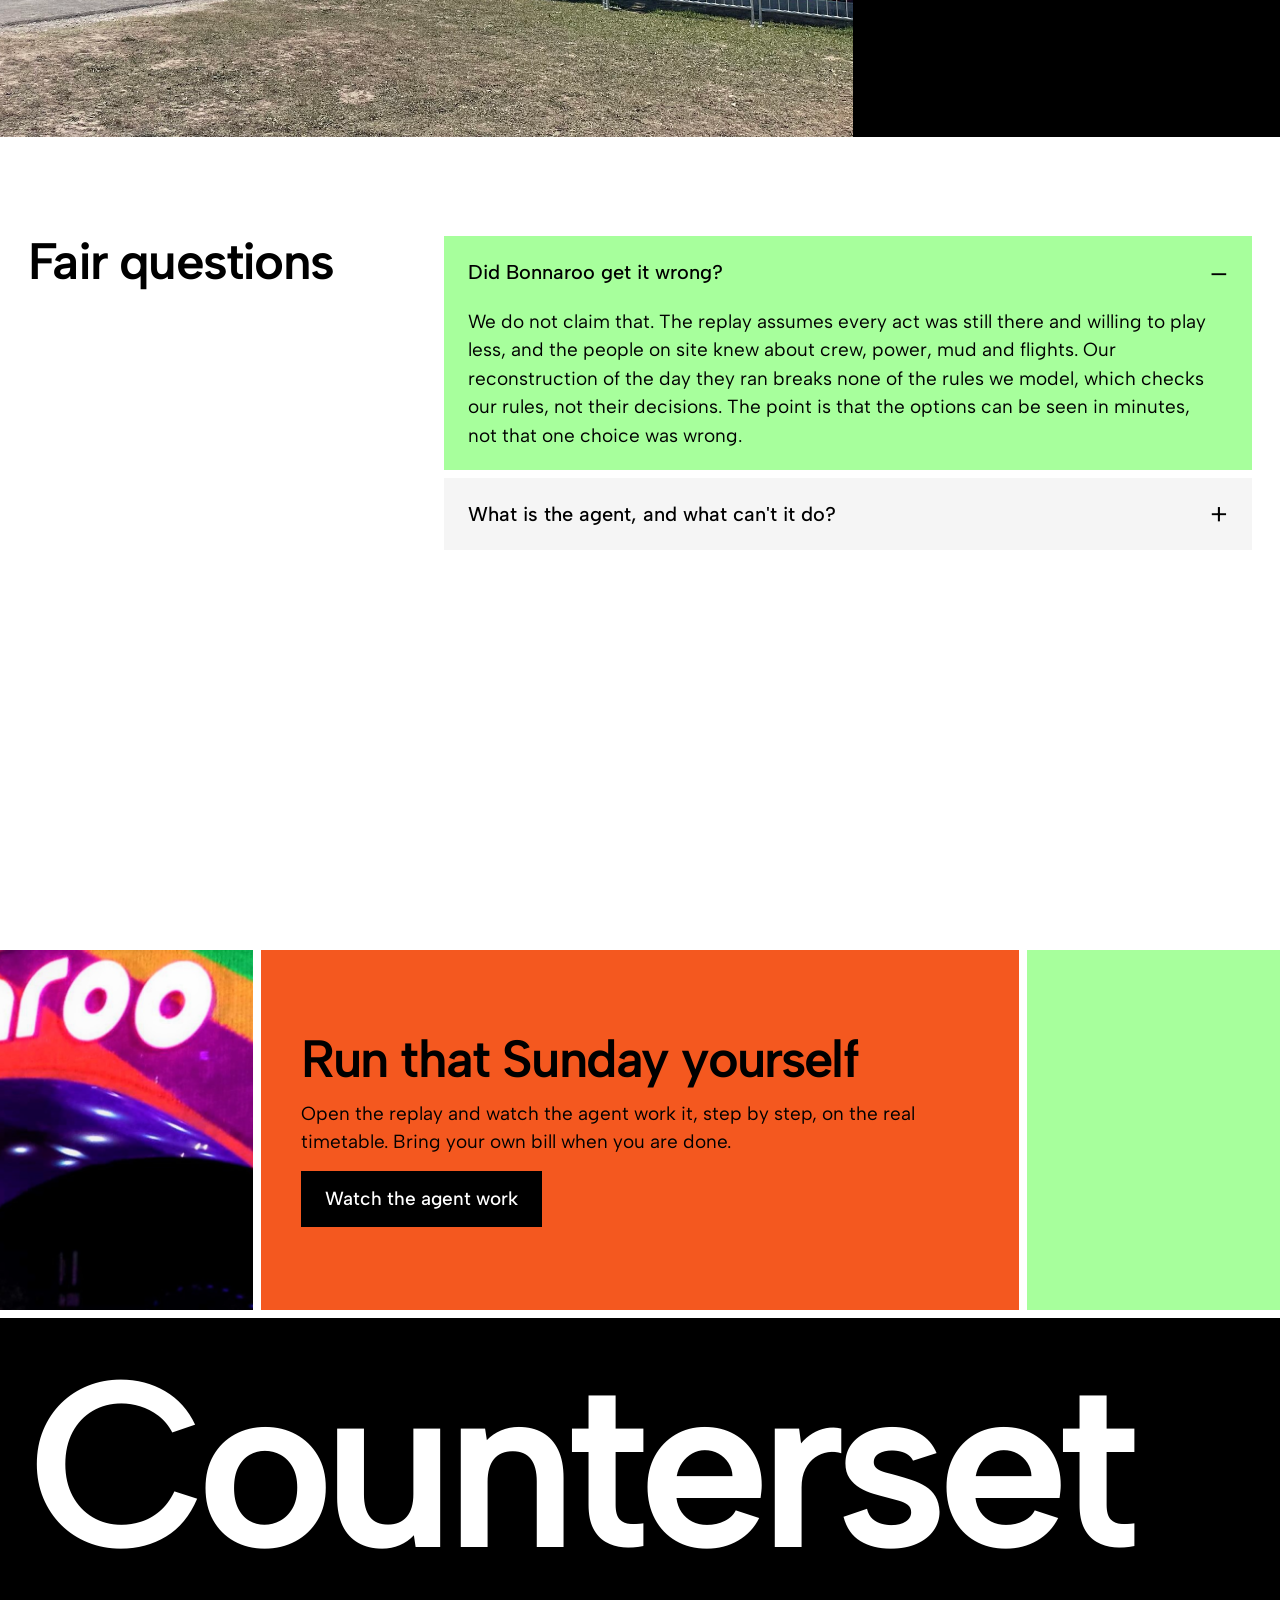
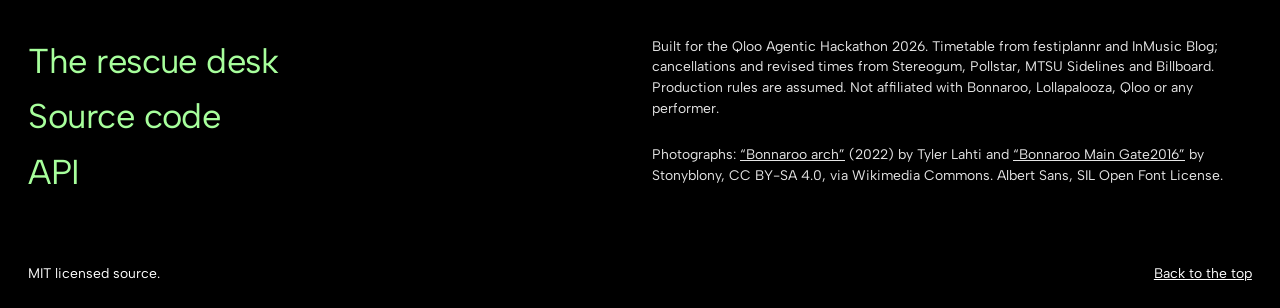
==== commit 86257edd: "Correct a stale comment on the public page Co-Authored-By: Claude Opus 5.5 <noreply@anthropic.com>" ====
--- a/web/index.html
+++ b/web/index.html
@@ -8,7 +8,7 @@
     <link rel="icon" href="/web/assets/icon.svg" type="image/svg+xml" />
     <link rel="preload" href="/web/assets/albert-sans.woff2" as="font" type="font/woff2" crossorigin />
     <link rel="stylesheet" href="/web/landing.css?v=5" />
-    <script src="/web/landing.js?v=5" defer></script>
+    <script src="/web/landing.js?v=6" defer></script>
   </head>
   <body>
     <header class="bar" id="bar">
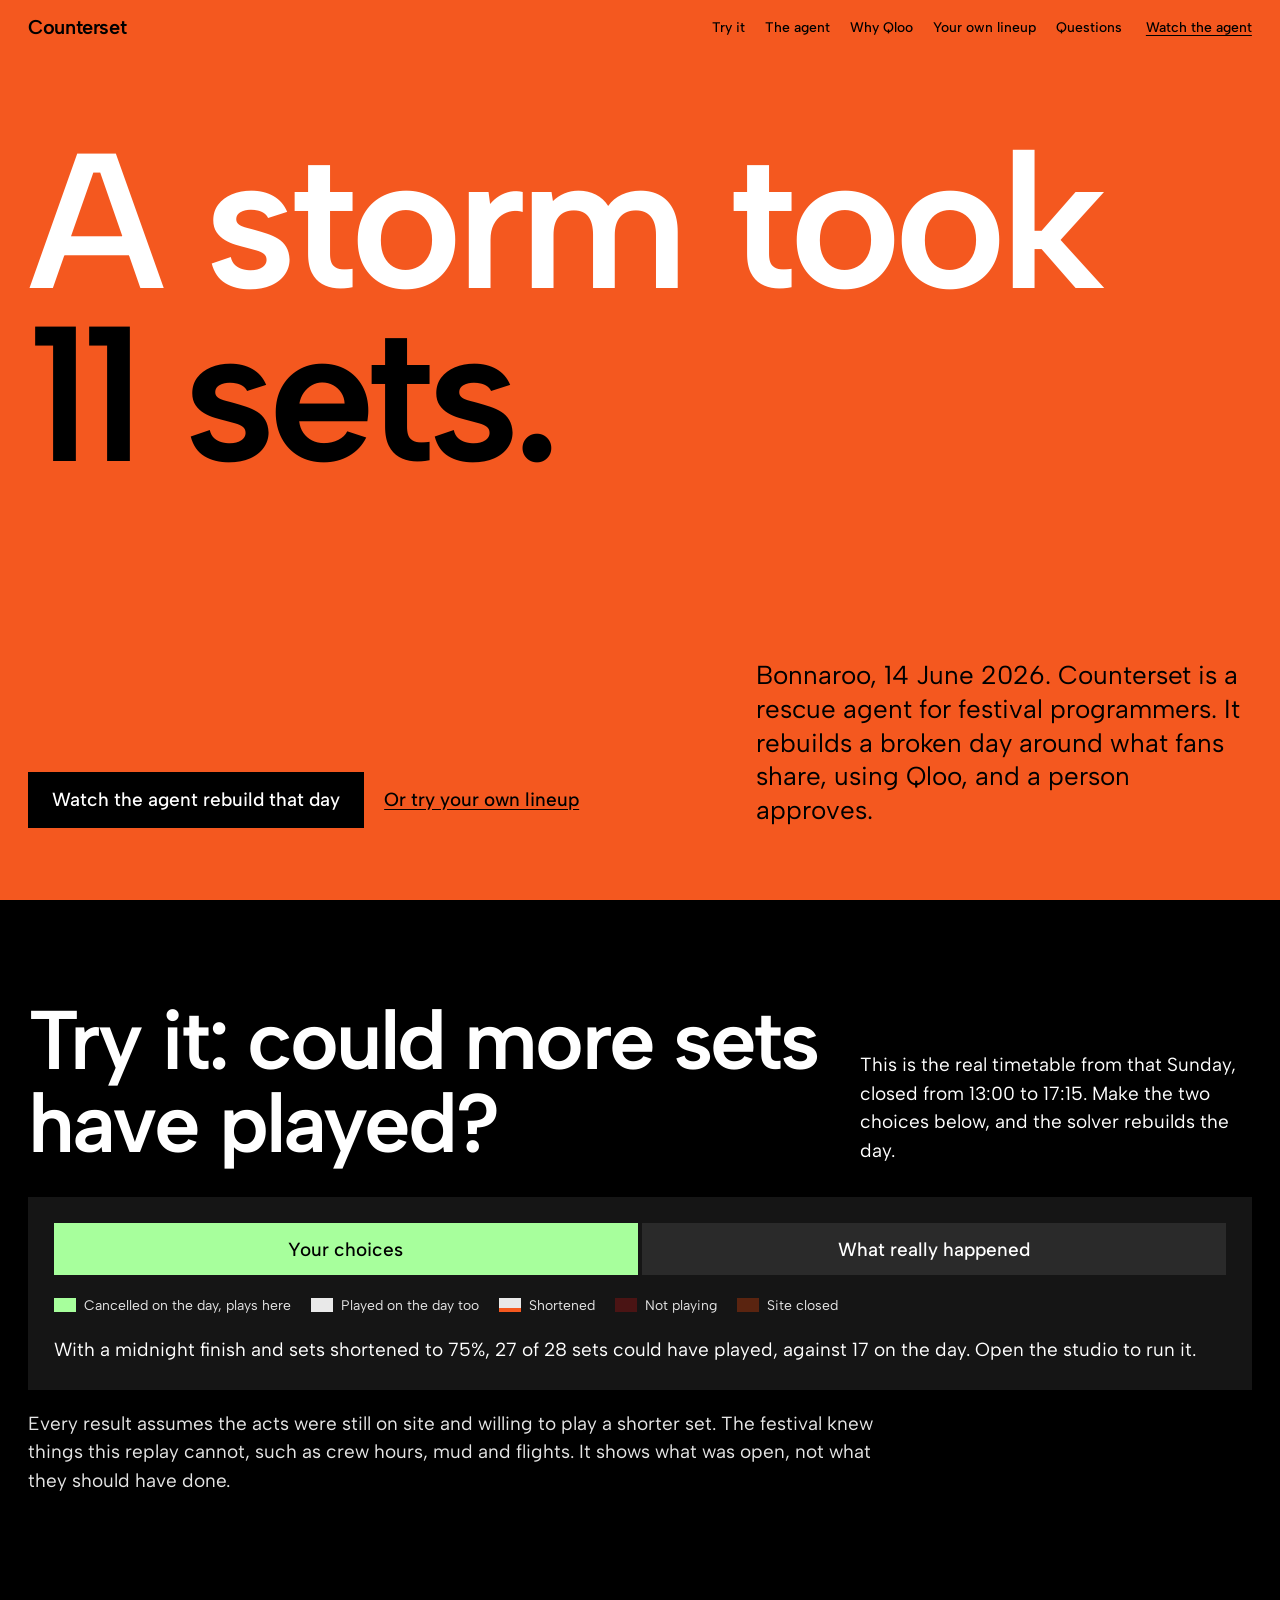
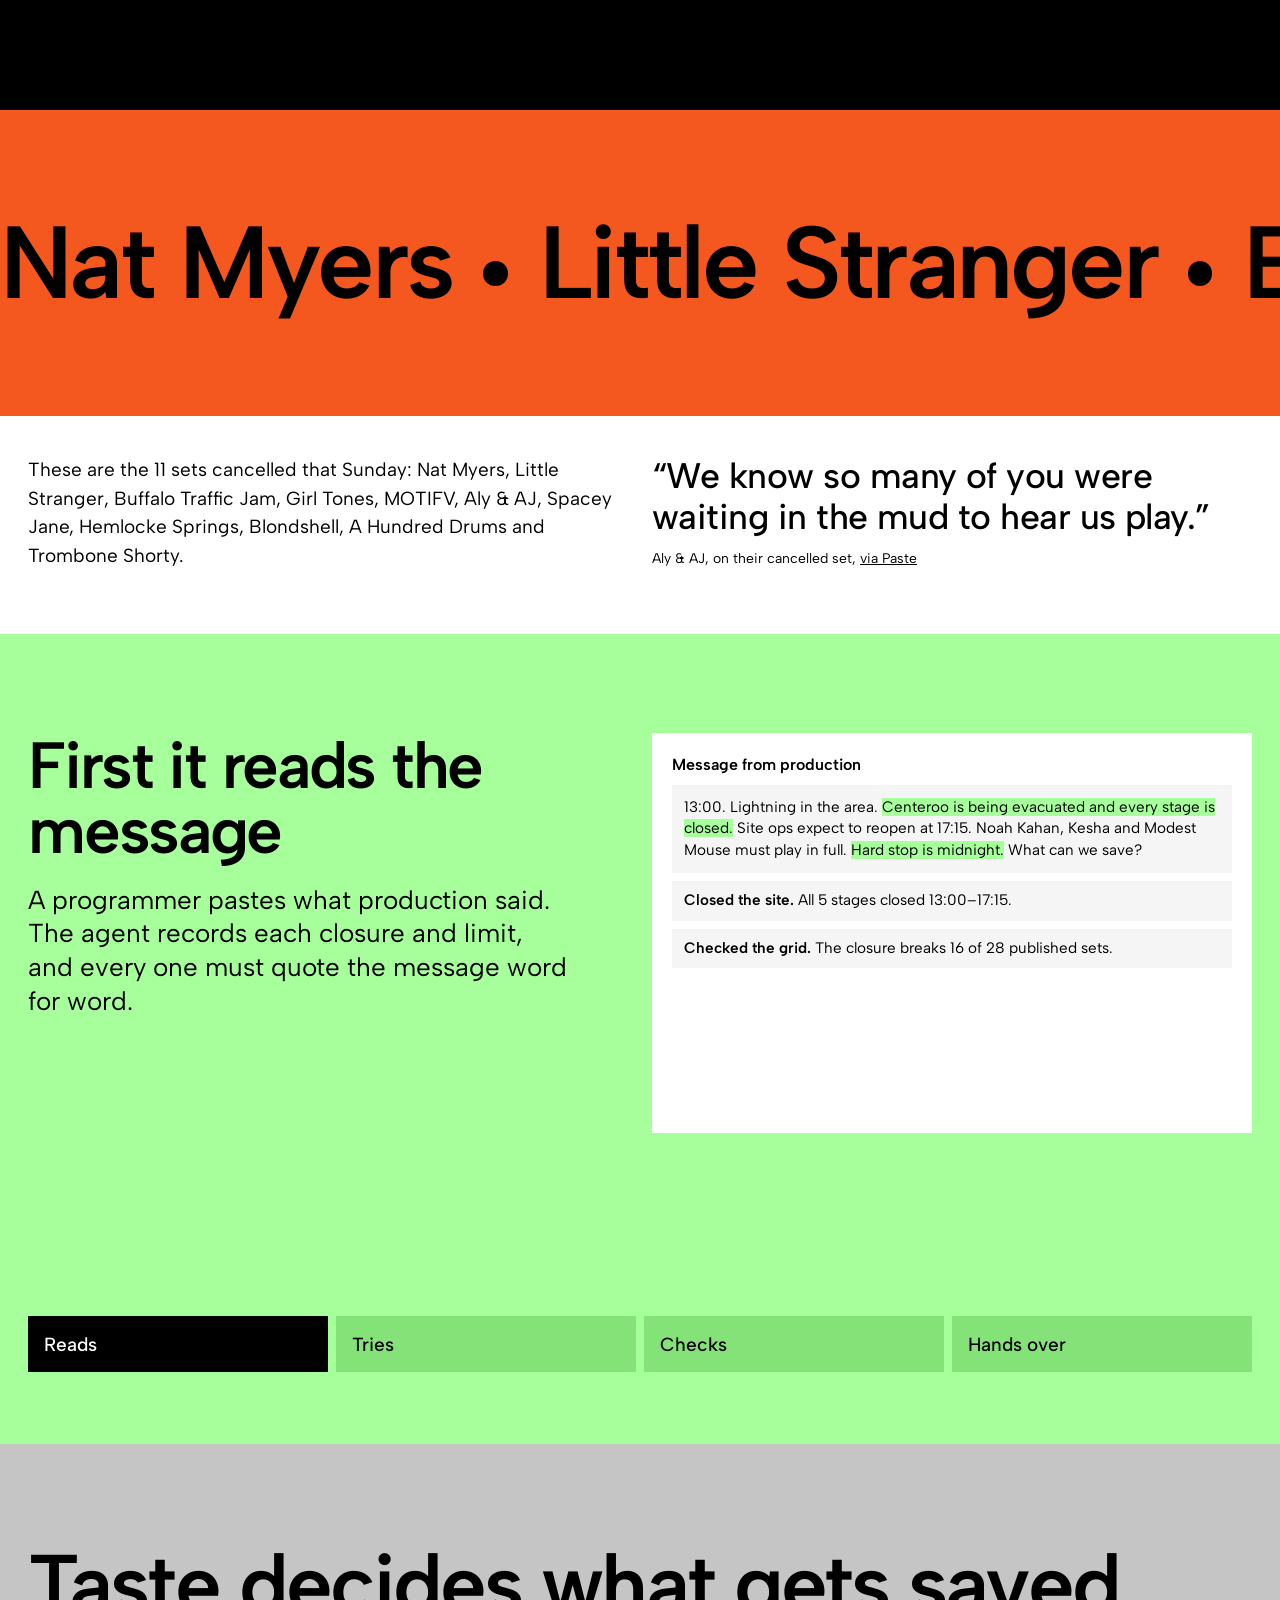
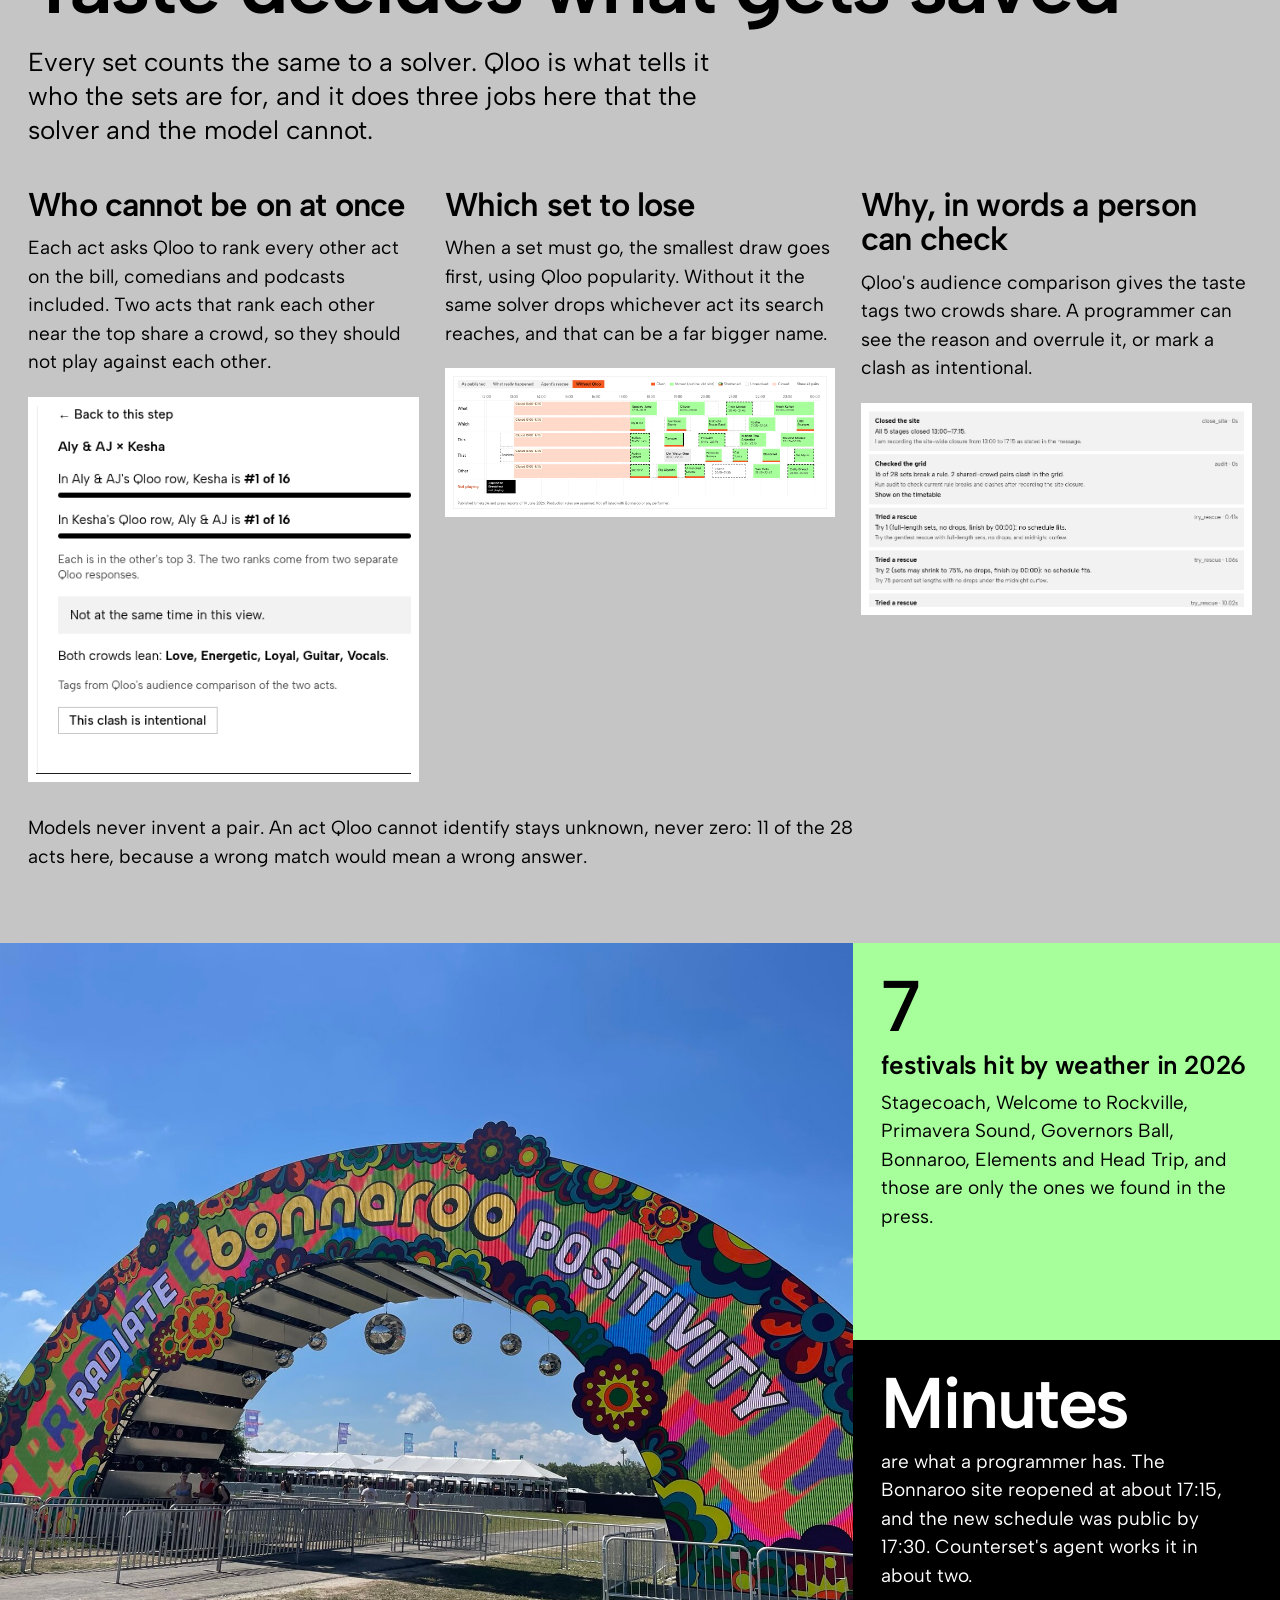
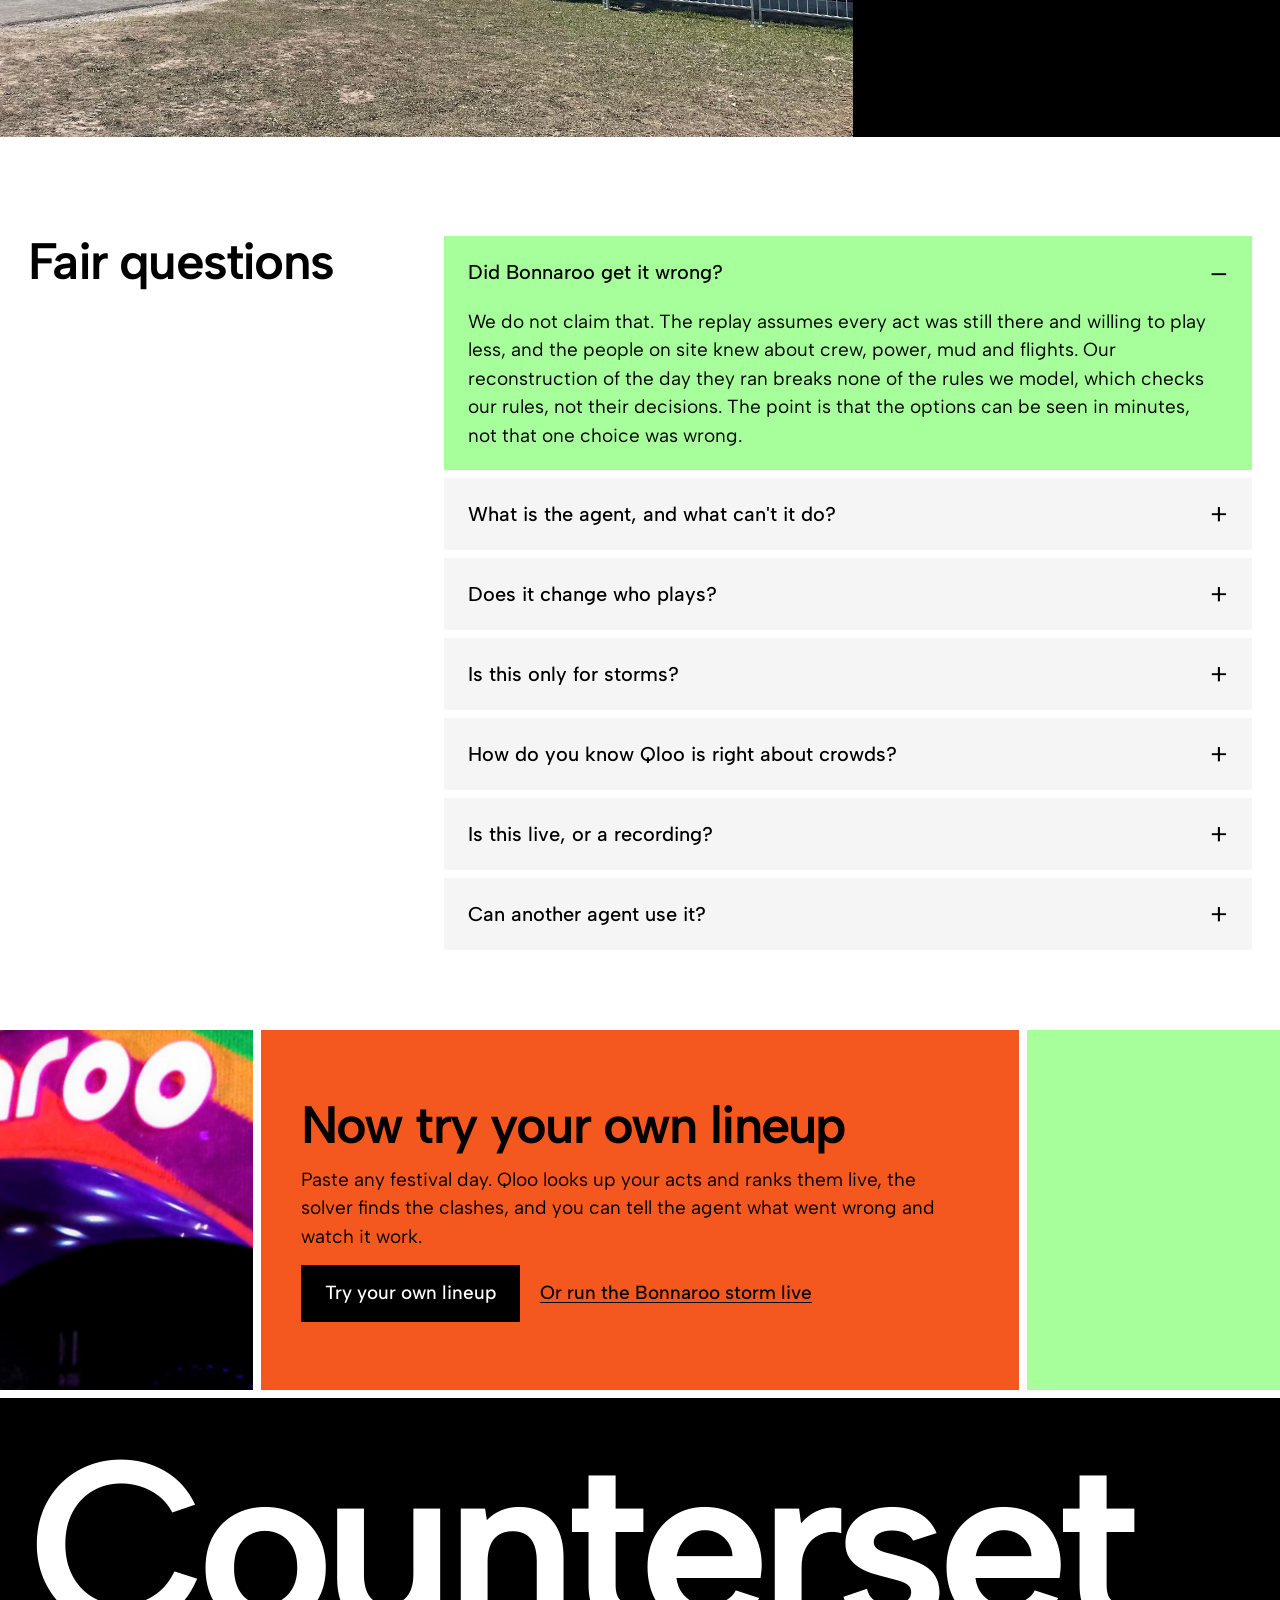
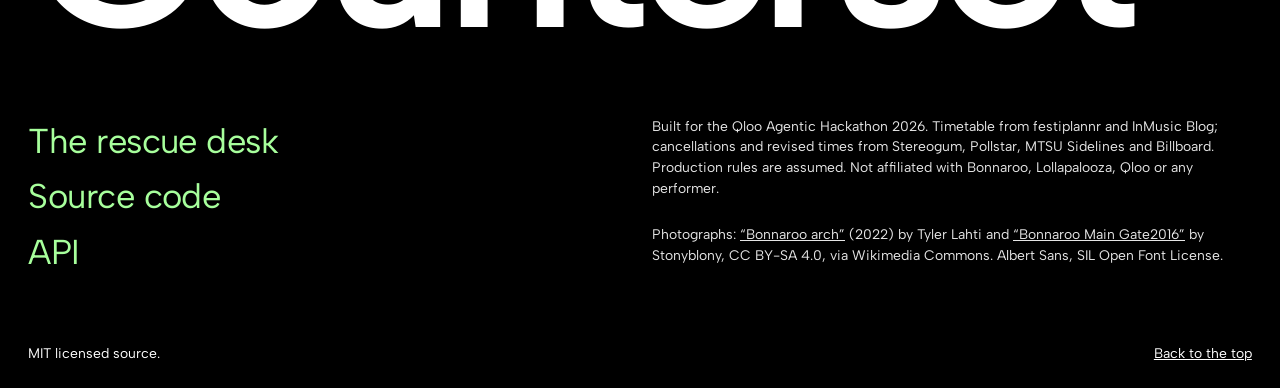
==== commit 8d619592: "Let visitors run their own lineup live on Qloo and the agent Paste a lineup, and Qloo looks up and r" ====
--- a/web/index.html
+++ b/web/index.html
@@ -7,8 +7,8 @@
     <title>Counterset — the rescue desk for festival days</title>
     <link rel="icon" href="/web/assets/icon.svg" type="image/svg+xml" />
     <link rel="preload" href="/web/assets/albert-sans.woff2" as="font" type="font/woff2" crossorigin />
-    <link rel="stylesheet" href="/web/landing.css?v=5" />
-    <script src="/web/landing.js?v=6" defer></script>
+    <link rel="stylesheet" href="/web/landing.css?v=7" />
+    <script src="/web/landing.js?v=7" defer></script>
   </head>
   <body>
     <header class="bar" id="bar">
@@ -17,6 +17,7 @@
         <a href="#replay">Try it</a>
         <a href="#agent">The agent</a>
         <a href="#qloo">Why Qloo</a>
+        <a href="/studio?lineup=1">Your own lineup</a>
         <a href="#questions">Questions</a>
       </nav>
       <a class="bar-action" href="/studio?day=bonnaroo-2026-sunday&amp;watch=1">Watch the agent</a>
@@ -28,7 +29,7 @@
         <div class="storm-foot">
           <div class="storm-action">
             <a class="button" href="/studio?day=bonnaroo-2026-sunday&amp;watch=1">Watch the agent rebuild that day</a>
-            <a class="text" href="#replay">Or try the choices yourself</a>
+            <a class="text" href="/studio?lineup=1">Or try your own lineup</a>
           </div>
           <p class="storm-say">Bonnaroo, 14 June 2026. Counterset is a rescue agent for festival programmers. It rebuilds a broken day around what fans share, using Qloo, and a person approves.</p>
         </div>
@@ -153,6 +154,10 @@
             <p>We don't, not fully. On Lollapalooza, three of ListenBrainz's four reciprocal pairs were also Qloo pairs, and Qloo ranked 496 pairs where that data links 11. Genre tags mostly disagree with it. In a test we set in advance, the clashes the press named at Outside Lands 2026 did not stand out on Qloo: 3 of 8 testable pairs sit in the stronger half, in a small sample. We have not measured attendance or asked a programmer to compare blind, and we say so in the <a href="https://github.com/YashMahawa/counterset/blob/main/docs/EVALUATION.md">evaluation</a>.</p>
           </details>
           <details name="q">
+            <summary>Is this live, or a recording?</summary>
+            <p>Both are there. “Try your own lineup” and “Run it live” call Qloo and the model now, on your input, with each visitor's use capped. “Watch the agent” replays one recorded run. The keys stay on the server.</p>
+          </details>
+          <details name="q">
             <summary>Can another agent use it?</summary>
             <p>Yes. Counterset is also an MCP server at <code>/mcp</code>, with tools to list days, audit a day, rescue a day and explain a pair. They read recorded Qloo rows and change nothing.</p>
           </details>
@@ -162,9 +167,12 @@
       <section class="close" data-ink="dark" aria-labelledby="close-title">
         <div class="end end-photo"><img src="/web/assets/photo/bonnaroo-main-gate2016.jpg" width="1919" height="739" alt="The Bonnaroo main gate lit up at night" loading="lazy" /></div>
         <div class="end end-main">
-          <h2 id="close-title">Run that Sunday yourself</h2>
-          <p>Open the replay and watch the agent work it, step by step, on the real timetable. Bring your own bill when you are done.</p>
-          <a class="button dark" href="/studio?day=bonnaroo-2026-sunday&amp;watch=1">Watch the agent work</a>
+          <h2 id="close-title">Now try your own lineup</h2>
+          <p>Paste any festival day. Qloo looks up your acts and ranks them live, the solver finds the clashes, and you can tell the agent what went wrong and watch it work.</p>
+          <div class="close-actions">
+            <a class="button dark" href="/studio?lineup=1">Try your own lineup</a>
+            <a class="text" href="/studio?day=bonnaroo-2026-sunday">Or run the Bonnaroo storm live</a>
+          </div>
         </div>
         <div class="end end-flat"></div>
       </section>
--- a/web/landing.css
+++ b/web/landing.css
@@ -756,6 +756,12 @@
 .end-main p {
   max-width: 54ch;
 }
+.close-actions {
+  display: flex;
+  flex-wrap: wrap;
+  align-items: center;
+  gap: 20px;
+}
 .end-flat {
   background: var(--mint);
 }
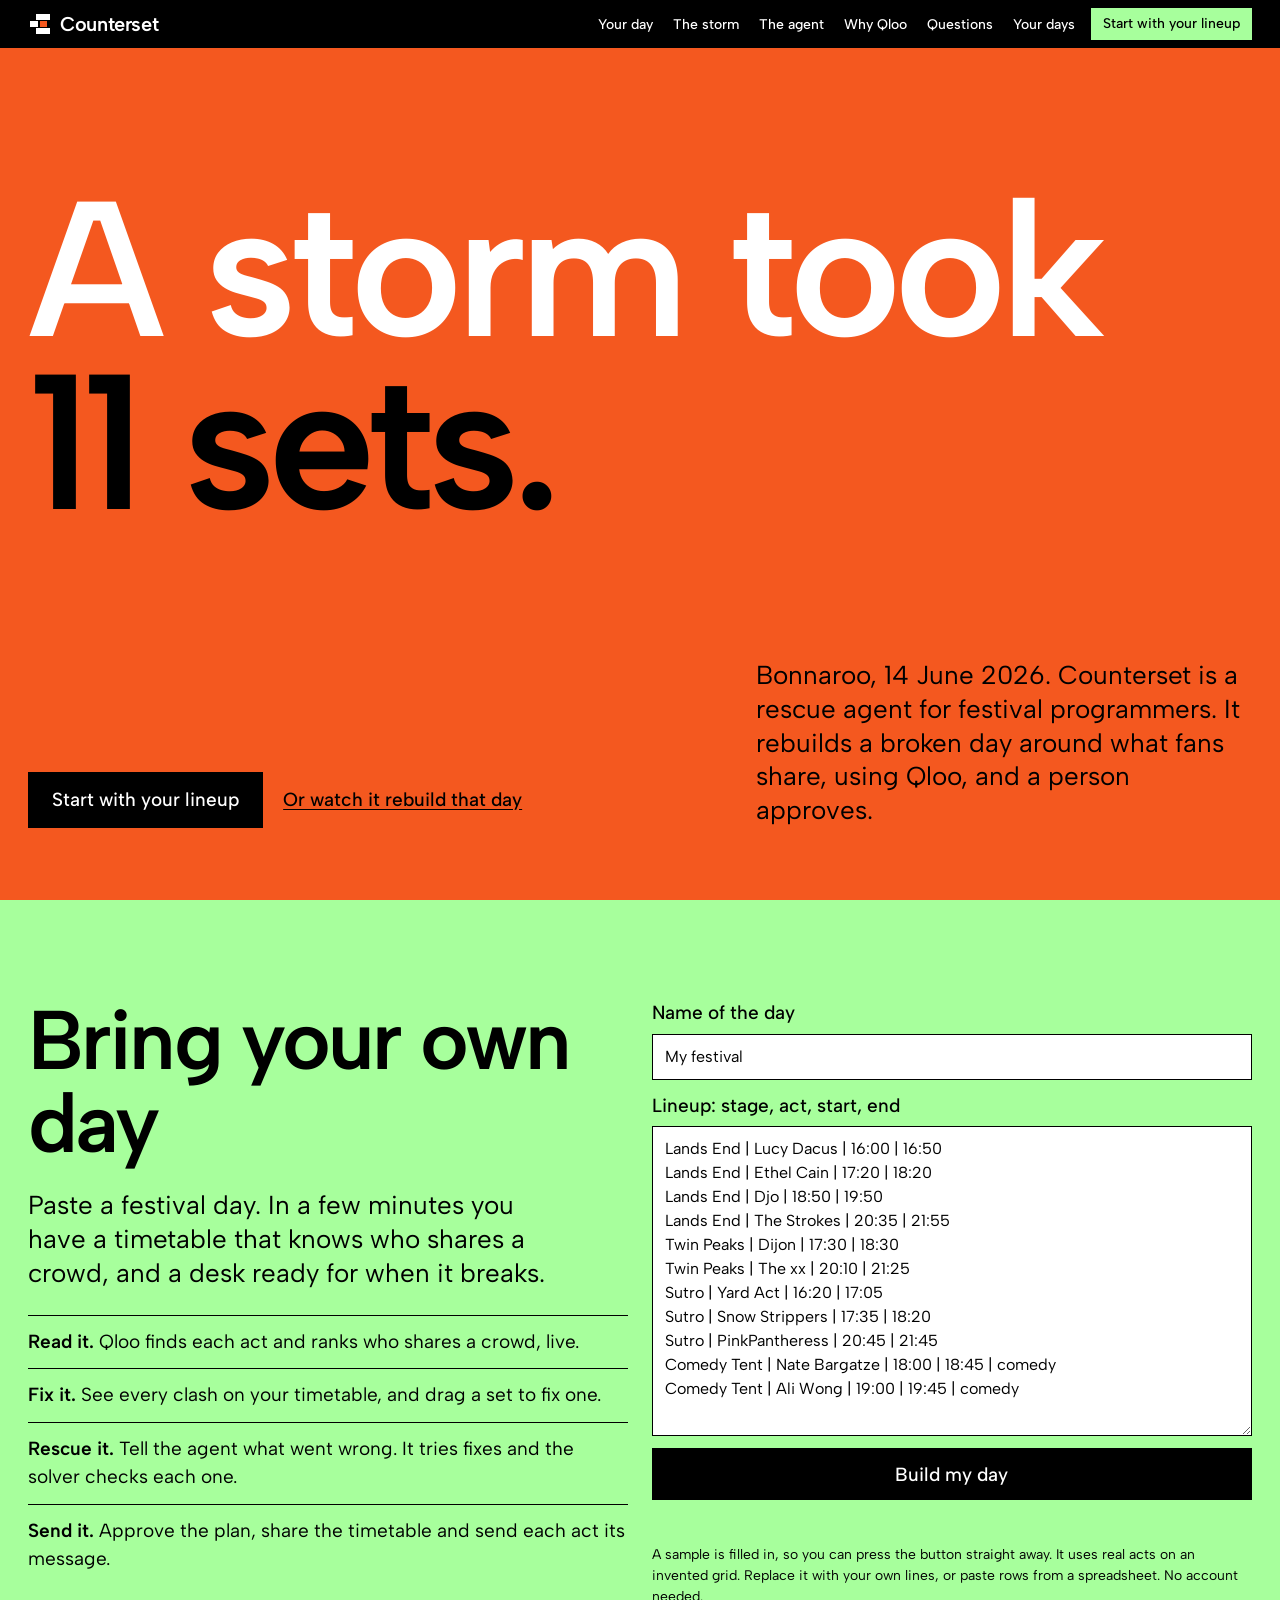
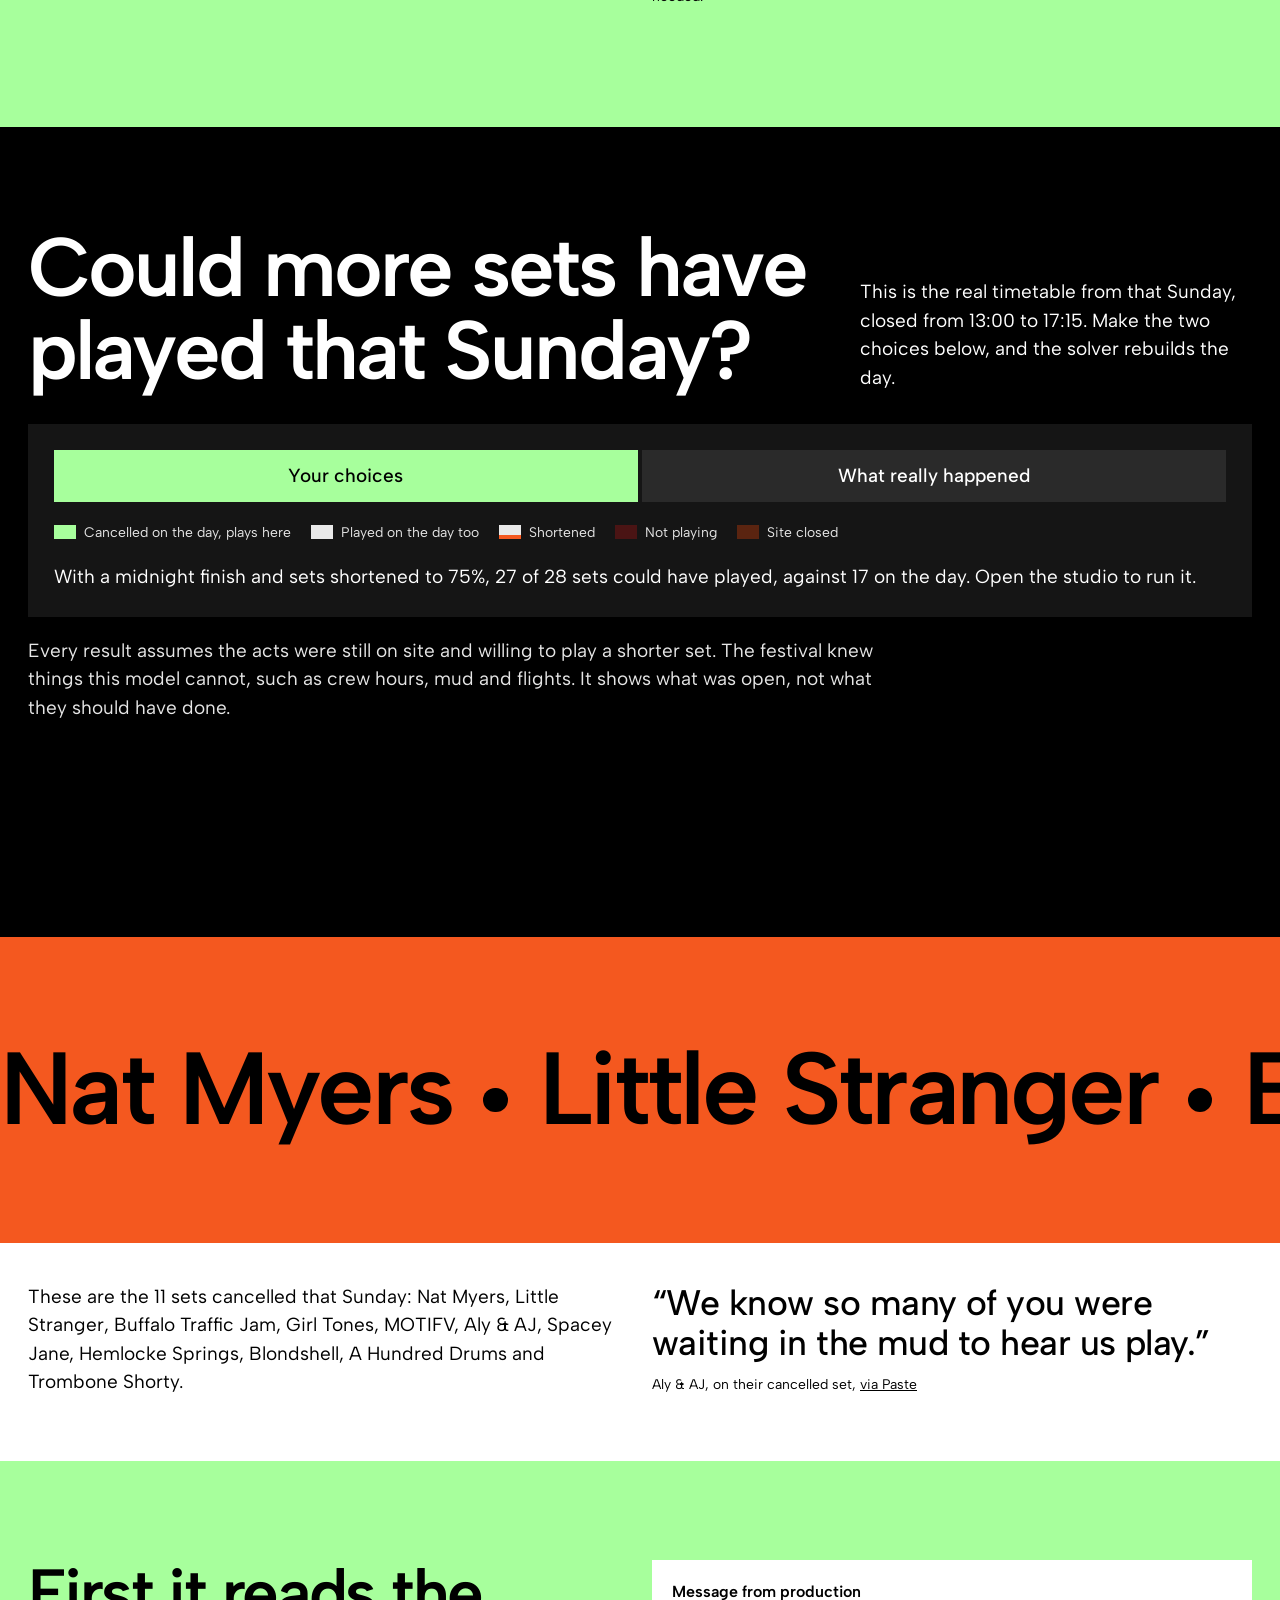
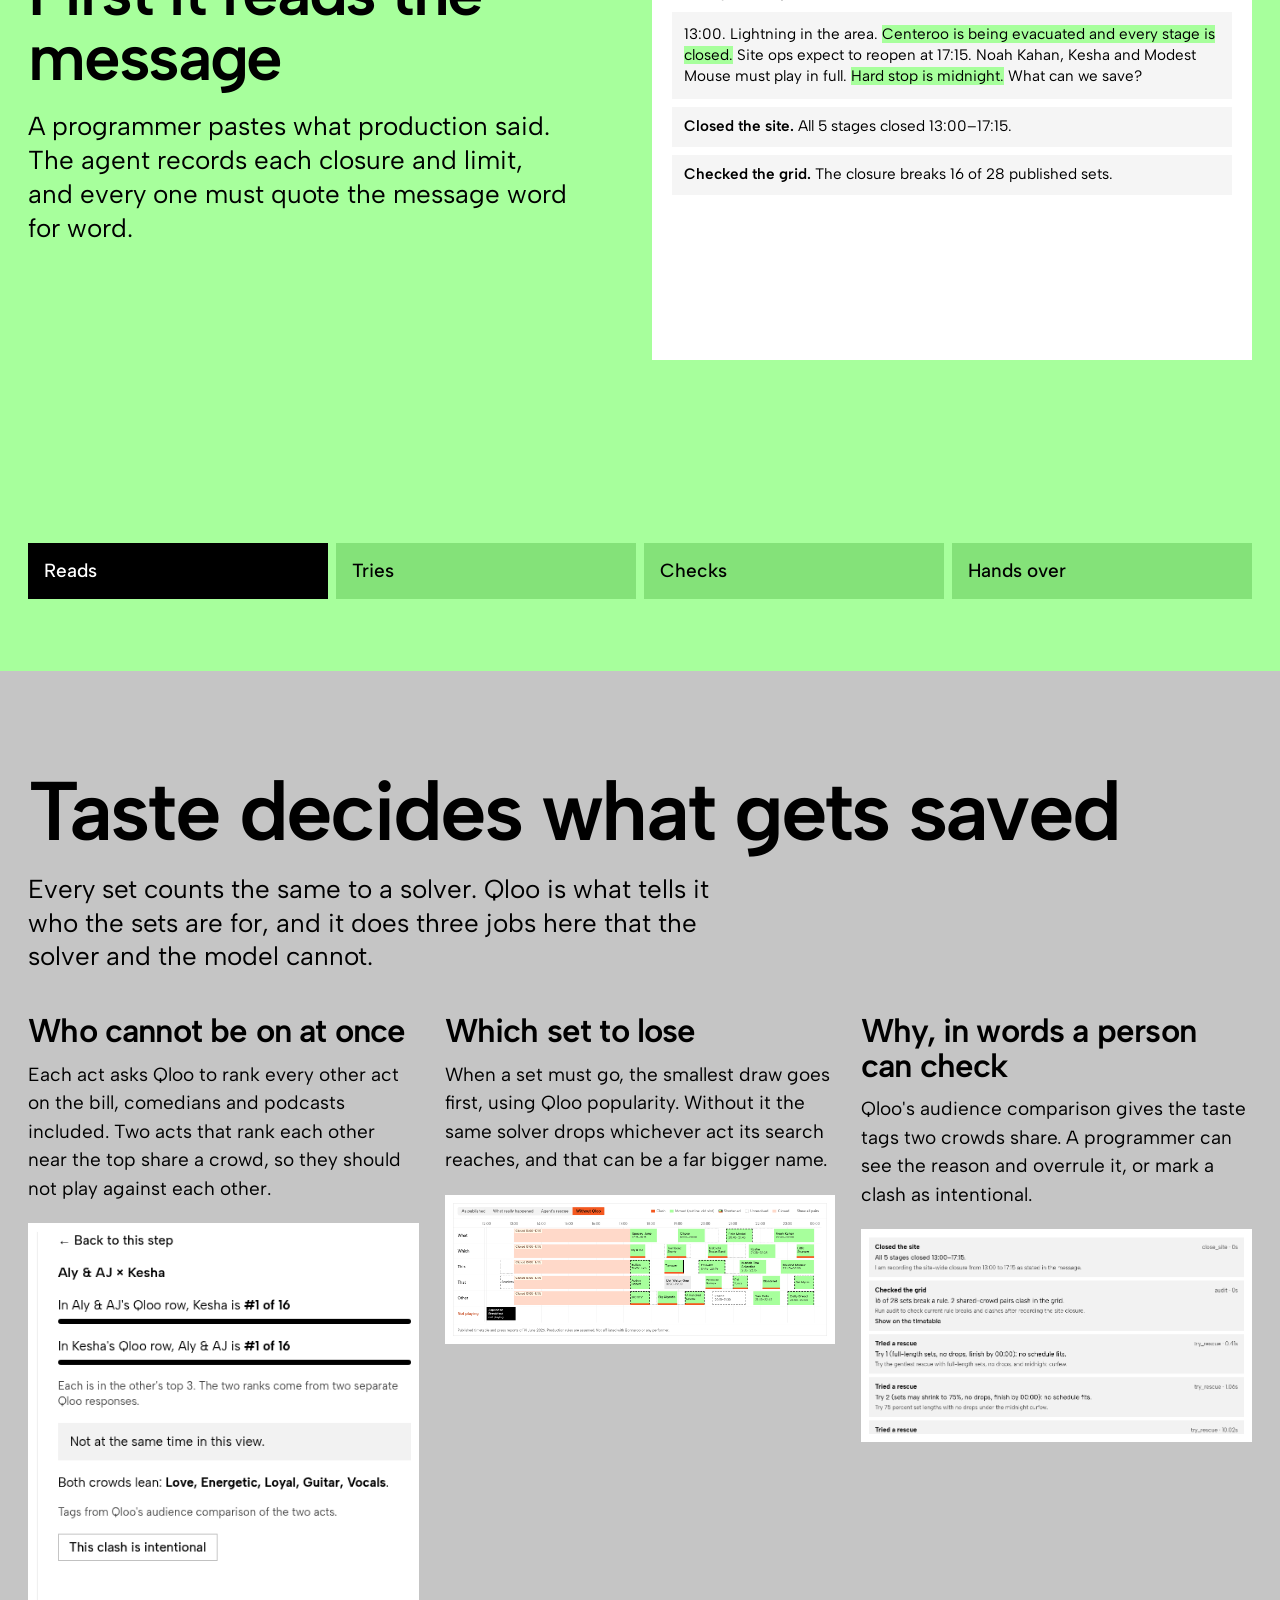
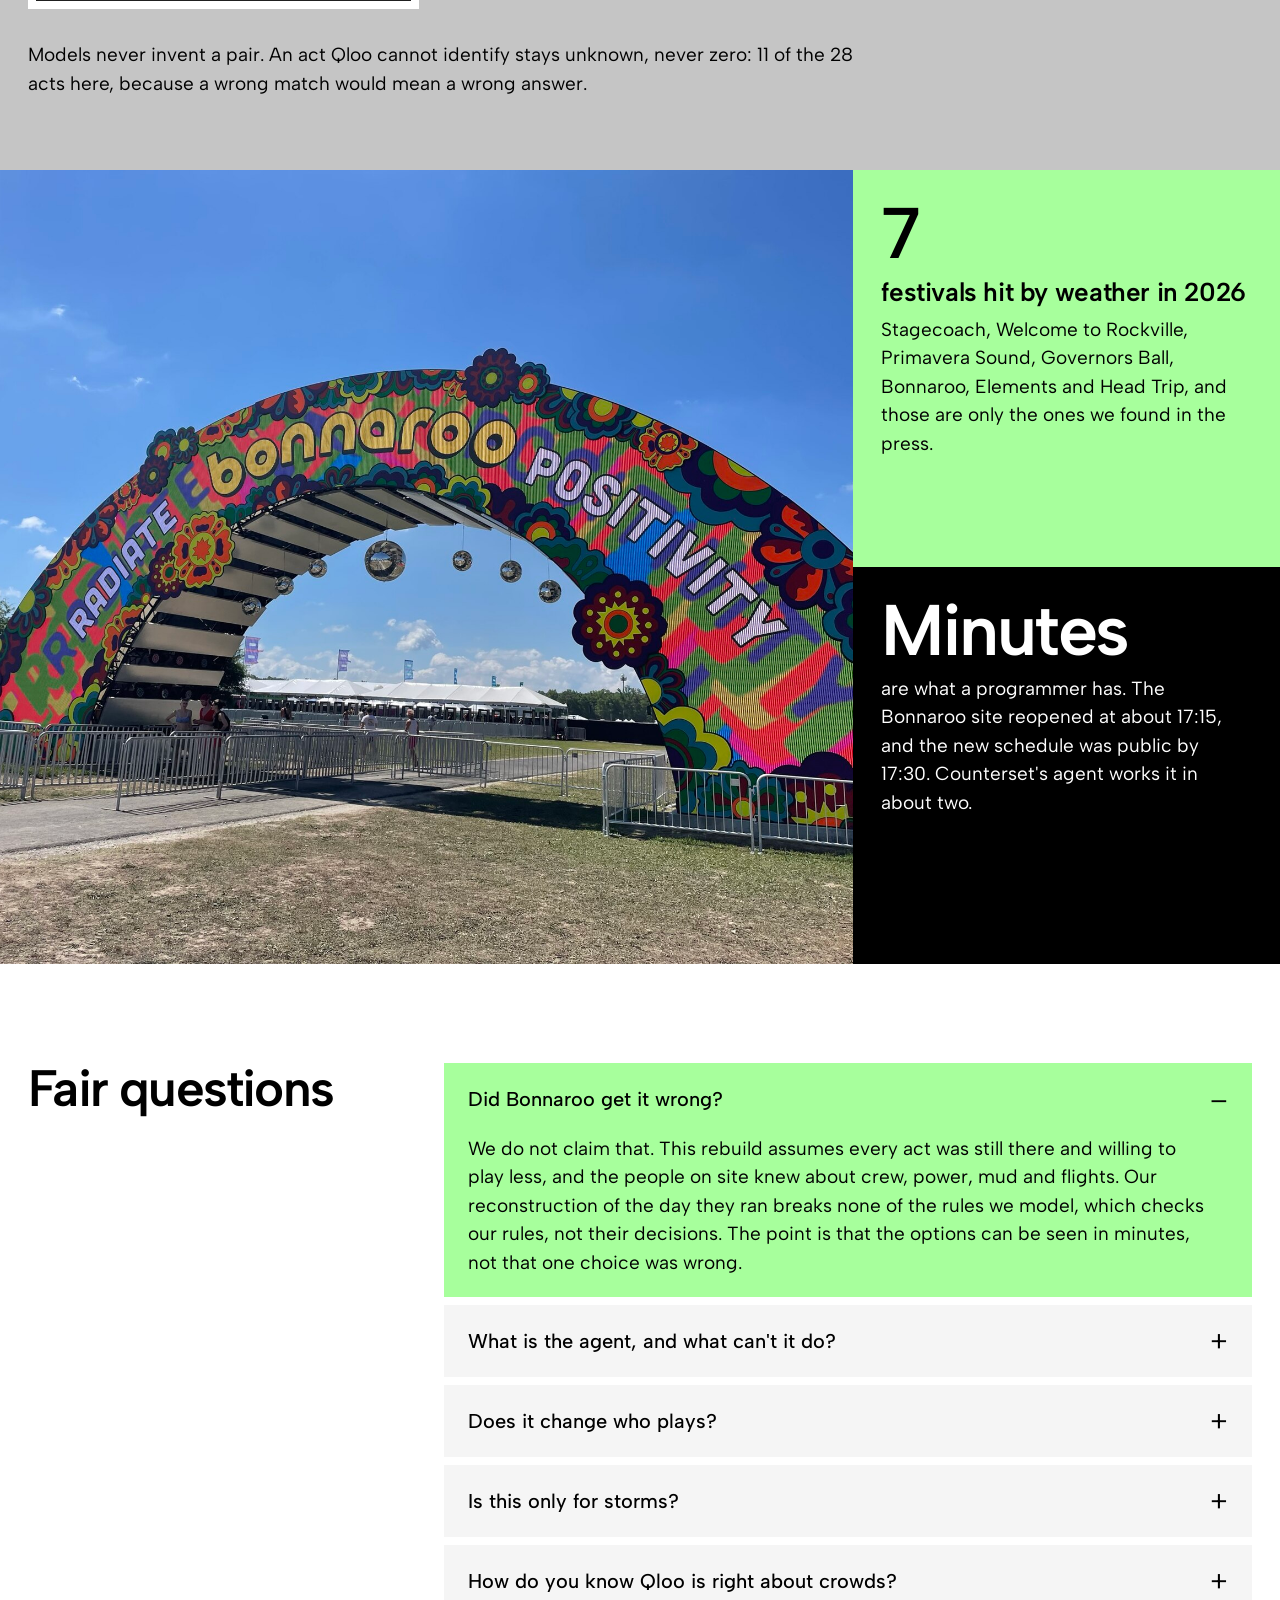
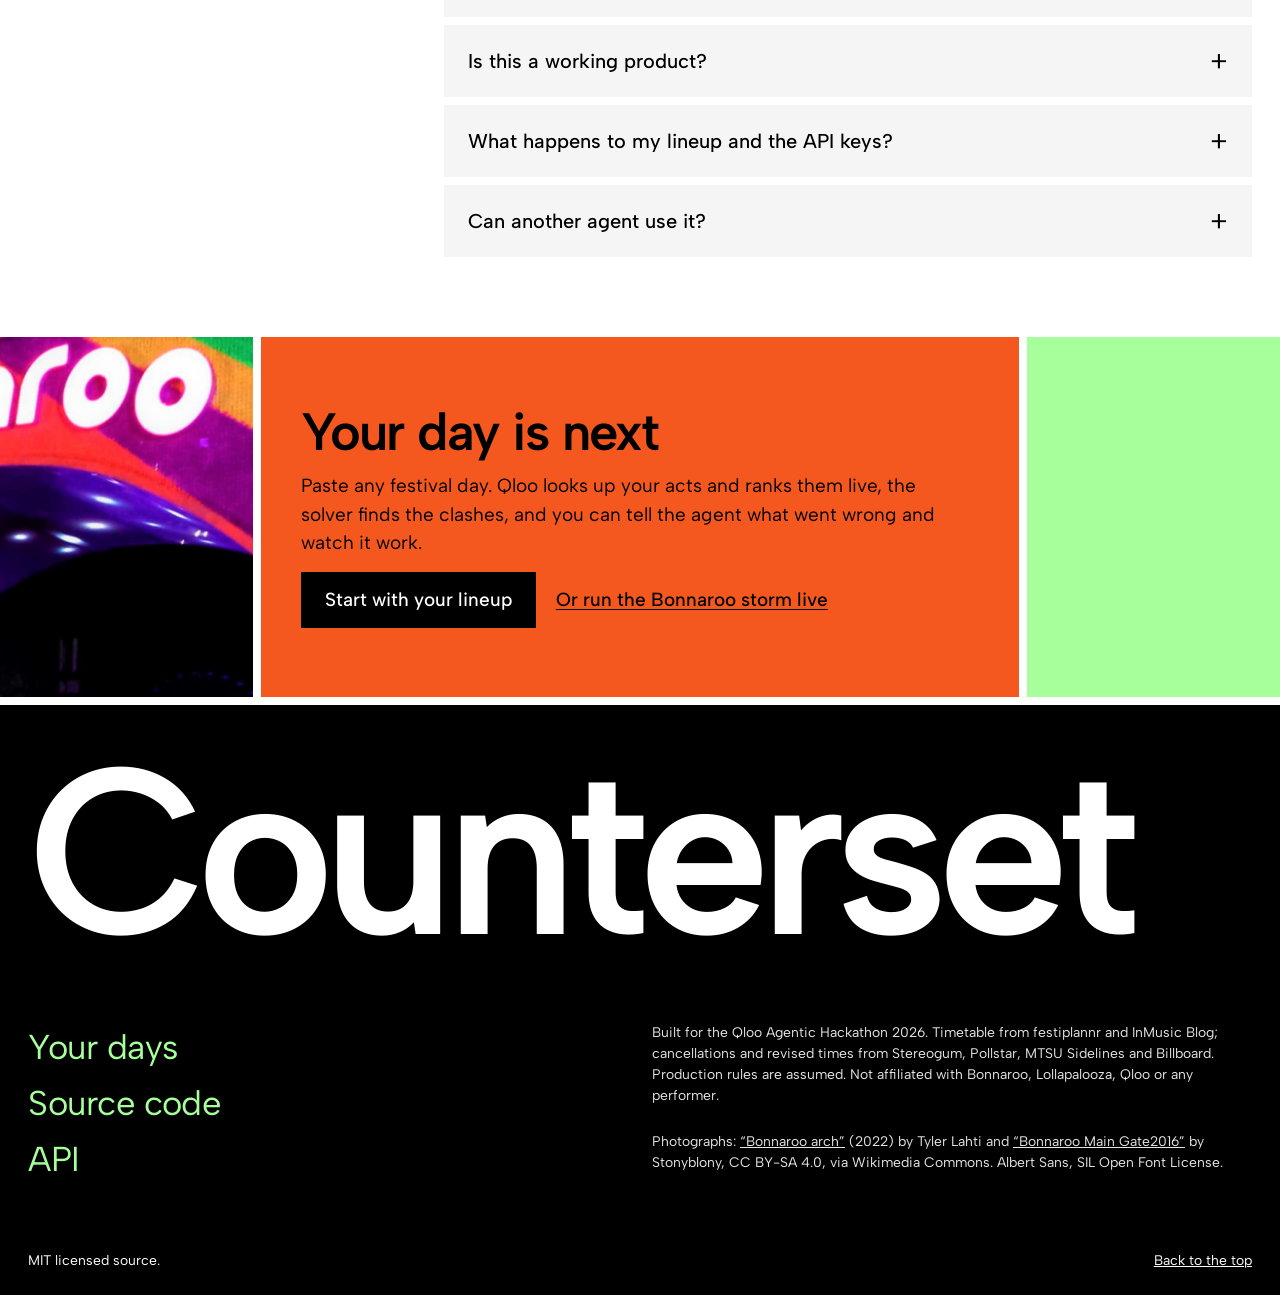
==== commit 715974ba: "Make Counterset a working product and cap every paid route Add a home for your days, a lineup form o" ====
--- a/web/index.html
+++ b/web/index.html
@@ -7,20 +7,25 @@
     <title>Counterset — the rescue desk for festival days</title>
     <link rel="icon" href="/web/assets/icon.svg" type="image/svg+xml" />
     <link rel="preload" href="/web/assets/albert-sans.woff2" as="font" type="font/woff2" crossorigin />
-    <link rel="stylesheet" href="/web/landing.css?v=7" />
-    <script src="/web/landing.js?v=7" defer></script>
+    <link rel="stylesheet" href="/web/bar.css?v=1" />
+    <link rel="stylesheet" href="/web/landing.css?v=8" />
+    <script src="/web/landing.js?v=8" defer></script>
   </head>
   <body>
-    <header class="bar" id="bar">
-      <a class="word" href="/">Counterset</a>
-      <nav aria-label="Page">
-        <a href="#replay">Try it</a>
+    <header class="bar">
+      <a class="brand" href="/">
+        <svg class="logo" viewBox="0 0 24 24" aria-hidden="true"><rect x="8" y="2" width="14" height="6" /><rect x="2" y="9" width="8" height="6" /><rect class="logo-set" x="12" y="9" width="7" height="6" /><rect x="8" y="16" width="14" height="6" /></svg>
+        <span>Counterset</span>
+      </a>
+      <nav class="bar-links" aria-label="Page">
+        <a href="#start">Your day</a>
+        <a href="#replay">The storm</a>
         <a href="#agent">The agent</a>
         <a href="#qloo">Why Qloo</a>
-        <a href="/studio?lineup=1">Your own lineup</a>
         <a href="#questions">Questions</a>
+        <a href="/studio">Your days</a>
       </nav>
-      <a class="bar-action" href="/studio?day=bonnaroo-2026-sunday&amp;watch=1">Watch the agent</a>
+      <a class="bar-cta" href="#start">Start with your lineup</a>
     </header>
 
     <main>
@@ -28,16 +33,47 @@
         <h1 id="title"><span class="pale">A storm took</span> <span>11 sets.</span></h1>
         <div class="storm-foot">
           <div class="storm-action">
-            <a class="button" href="/studio?day=bonnaroo-2026-sunday&amp;watch=1">Watch the agent rebuild that day</a>
-            <a class="text" href="/studio?lineup=1">Or try your own lineup</a>
+            <a class="button" href="#start">Start with your lineup</a>
+            <a class="text" href="/studio?day=bonnaroo-2026-sunday&amp;watch=1">Or watch it rebuild that day</a>
           </div>
           <p class="storm-say">Bonnaroo, 14 June 2026. Counterset is a rescue agent for festival programmers. It rebuilds a broken day around what fans share, using Qloo, and a person approves.</p>
         </div>
+      </section>
+
+      <section class="field mint start" id="start" data-ink="dark" aria-labelledby="start-title">
+        <div class="start-text">
+          <h2 id="start-title">Bring your own day</h2>
+          <p>Paste a festival day. In a few minutes you have a timetable that knows who shares a crowd, and a desk ready for when it breaks.</p>
+          <ul class="journey">
+            <li><strong>Read it.</strong> Qloo finds each act and ranks who shares a crowd, live.</li>
+            <li><strong>Fix it.</strong> See every clash on your timetable, and drag a set to fix one.</li>
+            <li><strong>Rescue it.</strong> Tell the agent what went wrong. It tries fixes and the solver checks each one.</li>
+            <li><strong>Send it.</strong> Approve the plan, share the timetable and send each act its message.</li>
+          </ul>
+        </div>
+        <form class="start-form" id="start-form" action="/studio" method="get">
+          <input type="hidden" name="lineup" value="1" />
+          <label>Name of the day<input id="start-name" value="My festival" maxlength="100" required /></label>
+          <label>Lineup: stage, act, start, end<textarea id="start-text" rows="12" spellcheck="false" required>Lands End | Lucy Dacus | 16:00 | 16:50
+Lands End | Ethel Cain | 17:20 | 18:20
+Lands End | Djo | 18:50 | 19:50
+Lands End | The Strokes | 20:35 | 21:55
+Twin Peaks | Dijon | 17:30 | 18:30
+Twin Peaks | The xx | 20:10 | 21:25
+Sutro | Yard Act | 16:20 | 17:05
+Sutro | Snow Strippers | 17:35 | 18:20
+Sutro | PinkPantheress | 20:45 | 21:45
+Comedy Tent | Nate Bargatze | 18:00 | 18:45 | comedy
+Comedy Tent | Ali Wong | 19:00 | 19:45 | comedy</textarea></label>
+          <button class="button">Build my day</button>
+          <p class="start-error" id="start-error" role="alert"></p>
+          <p class="fine">A sample is filled in, so you can press the button straight away. It uses real acts on an invented grid. Replace it with your own lines, or paste rows from a spreadsheet. No account needed.</p>
+        </form>
       </section>
 
       <section class="field night" id="replay" data-ink="light" aria-labelledby="replay-title">
         <div class="replay-top">
-          <h2 id="replay-title">Try it: could more sets have played?</h2>
+          <h2 id="replay-title">Could more sets have played that Sunday?</h2>
           <p>This is the real timetable from that Sunday, closed from 13:00 to 17:15. Make the two choices below, and the solver rebuilds the day.</p>
         </div>
         <div class="replay" id="live" data-ui>
@@ -69,7 +105,7 @@
           <div class="board-wrap"><div class="board" id="board" role="img" aria-label="The Bonnaroo Sunday timetable under the chosen terms"></div></div>
           <p class="fallback" id="fallback">With a midnight finish and sets shortened to 75%, 27 of 28 sets could have played, against 17 on the day. Open the studio to run it.</p>
         </div>
-        <p class="assume">Every result assumes the acts were still on site and willing to play a shorter set. The festival knew things this replay cannot, such as crew hours, mud and flights. It shows what was open, not what they should have done.</p>
+        <p class="assume">Every result assumes the acts were still on site and willing to play a shorter set. The festival knew things this model cannot, such as crew hours, mud and flights. It shows what was open, not what they should have done.</p>
       </section>
 
       <section class="names" data-ink="dark" aria-labelledby="names-title">
@@ -135,7 +171,7 @@
         <div class="faq">
           <details name="q" open>
             <summary>Did Bonnaroo get it wrong?</summary>
-            <p>We do not claim that. The replay assumes every act was still there and willing to play less, and the people on site knew about crew, power, mud and flights. Our reconstruction of the day they ran breaks none of the rules we model, which checks our rules, not their decisions. The point is that the options can be seen in minutes, not that one choice was wrong.</p>
+            <p>We do not claim that. This rebuild assumes every act was still there and willing to play less, and the people on site knew about crew, power, mud and flights. Our reconstruction of the day they ran breaks none of the rules we model, which checks our rules, not their decisions. The point is that the options can be seen in minutes, not that one choice was wrong.</p>
           </details>
           <details name="q">
             <summary>What is the agent, and what can't it do?</summary>
@@ -154,8 +190,12 @@
             <p>We don't, not fully. On Lollapalooza, three of ListenBrainz's four reciprocal pairs were also Qloo pairs, and Qloo ranked 496 pairs where that data links 11. Genre tags mostly disagree with it. In a test we set in advance, the clashes the press named at Outside Lands 2026 did not stand out on Qloo: 3 of 8 testable pairs sit in the stronger half, in a small sample. We have not measured attendance or asked a programmer to compare blind, and we say so in the <a href="https://github.com/YashMahawa/counterset/blob/main/docs/EVALUATION.md">evaluation</a>.</p>
           </details>
           <details name="q">
-            <summary>Is this live, or a recording?</summary>
-            <p>Both are there. “Try your own lineup” and “Run it live” call Qloo and the model now, on your input, with each visitor's use capped. “Watch the agent” replays one recorded run. The keys stay on the server.</p>
+            <summary>Is this a working product?</summary>
+            <p>Yes. Your own lineup goes through real Qloo calls, the real solver and the real model, and “Run it live” does the same on any day that is loaded. You can drag sets, edit the lineup, approve a version, share its timetable and copy each act's message. “Watch the agent” is the one saved run, for when you want to see it in 20 seconds, and it says so.</p>
+          </details>
+          <details name="q">
+            <summary>What happens to my lineup and the API keys?</summary>
+            <p>The Qloo and Gemini keys sit in the server's secret settings and never reach your browser or the logs. Each visitor has hourly limits on what they can spend, and there are daily limits for everyone. Act names go to Qloo and your messages go to Google's Gemini API on a free-tier key, so do not paste anything confidential. This free server can restart when idle: your days are listed in your browser, which keeps a copy of your own lineup so it can come back. Run it yourself for anything lasting.</p>
           </details>
           <details name="q">
             <summary>Can another agent use it?</summary>
@@ -167,10 +207,10 @@
       <section class="close" data-ink="dark" aria-labelledby="close-title">
         <div class="end end-photo"><img src="/web/assets/photo/bonnaroo-main-gate2016.jpg" width="1919" height="739" alt="The Bonnaroo main gate lit up at night" loading="lazy" /></div>
         <div class="end end-main">
-          <h2 id="close-title">Now try your own lineup</h2>
+          <h2 id="close-title">Your day is next</h2>
           <p>Paste any festival day. Qloo looks up your acts and ranks them live, the solver finds the clashes, and you can tell the agent what went wrong and watch it work.</p>
           <div class="close-actions">
-            <a class="button dark" href="/studio?lineup=1">Try your own lineup</a>
+            <a class="button dark" href="#start">Start with your lineup</a>
             <a class="text" href="/studio?day=bonnaroo-2026-sunday">Or run the Bonnaroo storm live</a>
           </div>
         </div>
@@ -182,7 +222,7 @@
       <p class="foot-word">Counterset</p>
       <div class="foot-row">
         <div class="places">
-          <a href="/studio">The rescue desk</a>
+          <a href="/studio">Your days</a>
           <a href="https://github.com/YashMahawa/counterset">Source code</a>
           <a href="/api/docs">API</a>
         </div>
--- a/web/bar.css
+++ b/web/bar.css
@@ -0,0 +1,91 @@
+/* One top bar for every page: always solid black, so it reads over any chapter of colour. */
+.bar {
+  position: sticky;
+  top: 0;
+  z-index: 30;
+  display: flex;
+  align-items: center;
+  gap: 16px;
+  height: 48px;
+  padding: 0 clamp(16px, 2.2vw, 32px);
+  background: #000;
+  color: #fff;
+  font-family: "Albert Sans", system-ui, sans-serif;
+}
+.brand {
+  display: inline-flex;
+  align-items: center;
+  gap: 8px;
+  color: #fff;
+  font-size: 1.25rem;
+  font-weight: 600;
+  letter-spacing: -0.02em;
+  line-height: 1;
+  text-decoration: none;
+  white-space: nowrap;
+}
+.brand:hover {
+  text-decoration: none;
+}
+.logo {
+  width: 24px;
+  height: 24px;
+  flex: none;
+  fill: currentColor;
+}
+.logo-set {
+  fill: #f4581f;
+}
+.bar-links {
+  display: flex;
+  gap: 20px;
+  margin-left: auto;
+}
+.bar-links a {
+  color: #fff;
+  font-size: 14px;
+  font-weight: 500;
+  text-decoration: none;
+  white-space: nowrap;
+}
+.bar-links a:hover {
+  text-decoration: underline;
+  text-underline-offset: 3px;
+}
+a.bar-cta,
+button.bar-cta {
+  display: inline-flex;
+  align-items: center;
+  height: 32px;
+  padding: 0 12px;
+  border: 0;
+  border-radius: 0;
+  background: #a7ff9c;
+  color: #000;
+  font: 500 14px/1 "Albert Sans", system-ui, sans-serif;
+  text-decoration: none;
+  white-space: nowrap;
+  cursor: pointer;
+}
+a.bar-cta:hover,
+button.bar-cta:hover:not(:disabled) {
+  background: #c4ffbc;
+  color: #000;
+}
+.bar :focus-visible {
+  outline: 2px solid #a7ff9c;
+  outline-offset: 2px;
+}
+@media (max-width: 860px) {
+  .bar-links {
+    display: none;
+  }
+  .bar > .bar-cta {
+    margin-left: auto;
+  }
+}
+@media print {
+  .bar {
+    display: none;
+  }
+}
--- a/web/landing.css
+++ b/web/landing.css
@@ -26,7 +26,7 @@
 }
 html {
   scroll-behavior: smooth;
-  scroll-padding-top: 72px;
+  scroll-padding-top: 48px;
 }
 body {
   margin: 0;
@@ -78,52 +78,10 @@
   min-height: 90svh;
 }
 
-/* ---------- bar ---------- */
-.bar {
-  position: fixed;
-  z-index: 10;
-  inset: 0 0 auto 0;
-  display: flex;
-  align-items: center;
-  gap: 24px;
-  padding: 12px var(--m);
-  color: var(--ink);
-  background: var(--bar-bg, transparent);
-  transition: color 300ms, background-color 300ms;
-}
-.bar.light {
-  color: var(--paper);
-}
-.word {
-  font-weight: 600;
-  letter-spacing: -0.02em;
-  font-size: 1.25rem;
-  text-decoration: none;
-}
-.bar nav {
-  display: flex;
-  gap: 20px;
-  margin-left: auto;
-}
-.bar nav a,
-.bar-action {
-  font-size: var(--step-small);
-  font-weight: 500;
-  text-decoration: none;
-}
-.bar nav a:hover,
-.bar-action:hover {
-  text-decoration: underline;
-}
-.bar-action {
-  text-decoration: underline;
-  text-underline-offset: 3px;
-}
-
 /* ---------- first chapter ---------- */
 .storm {
   background: var(--orange);
-  min-height: 100svh;
+  min-height: calc(100svh - 48px);
   display: flex;
   flex-direction: column;
   justify-content: space-between;
@@ -180,6 +138,74 @@
 .text {
   font-weight: 500;
   text-underline-offset: 3px;
+}
+
+/* ---------- your own day ---------- */
+.start {
+  display: grid;
+  grid-template-columns: repeat(12, 1fr);
+  gap: 24px;
+  align-items: start;
+}
+.start-text {
+  grid-column: 1 / 7;
+  display: grid;
+  gap: 24px;
+}
+.start-text p {
+  font-size: var(--step-lead);
+  line-height: 1.3;
+  max-width: 34ch;
+}
+.start-form {
+  grid-column: 7 / 13;
+  display: grid;
+  gap: 12px;
+}
+.start-form label {
+  display: grid;
+  gap: 6px;
+  font-weight: 500;
+}
+.start-form input,
+.start-form textarea {
+  width: 100%;
+  padding: 10px 12px;
+  border: 1px solid var(--ink);
+  border-radius: 0;
+  background: var(--paper);
+  color: var(--ink);
+  font: 400 1rem/1.5 "Albert Sans", sans-serif;
+}
+.start-form button {
+  appearance: none;
+  border: 0;
+  cursor: pointer;
+  font: 500 var(--step-body) "Albert Sans", sans-serif;
+  width: 100%;
+}
+.start-form .fine,
+.start-error {
+  font-size: var(--step-small);
+}
+.start-error:empty {
+  display: none;
+}
+.start-error {
+  font-weight: 500;
+}
+.journey {
+  list-style: none;
+  padding: 0;
+  margin: 0;
+  display: grid;
+}
+.journey li {
+  padding: 12px 0;
+  border-top: 1px solid var(--ink);
+}
+.journey strong {
+  font-weight: 600;
 }
 
 /* ---------- the live replay ---------- */
@@ -828,16 +854,12 @@
 
 /* ---------- phone ---------- */
 @media (max-width: 860px) {
-  .bar nav {
-    display: none;
-  }
-  .bar-action {
-    margin-left: auto;
-  }
   h1 {
     font-size: 15.5vw;
     margin-top: 14vh;
   }
+  .start-text,
+  .start-form,
   .storm-action,
   .storm-say,
   .replay-top h2,
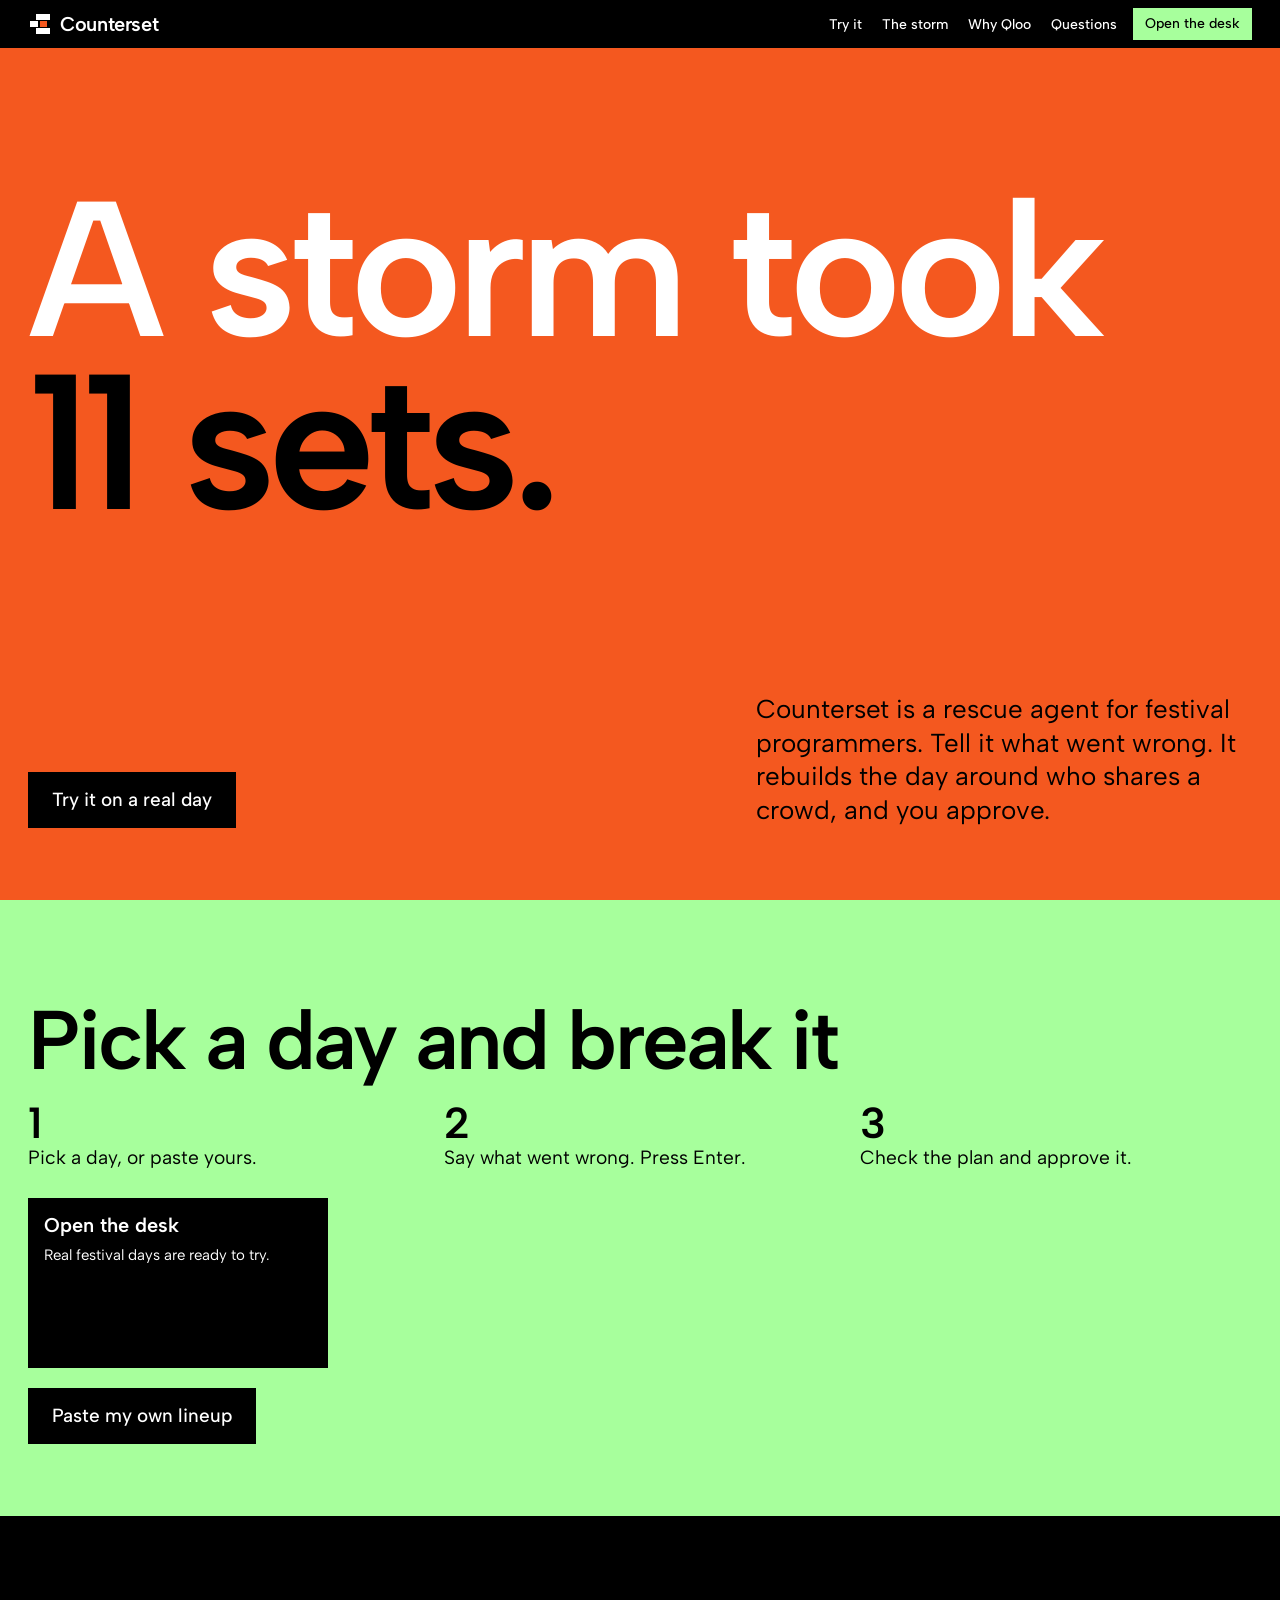
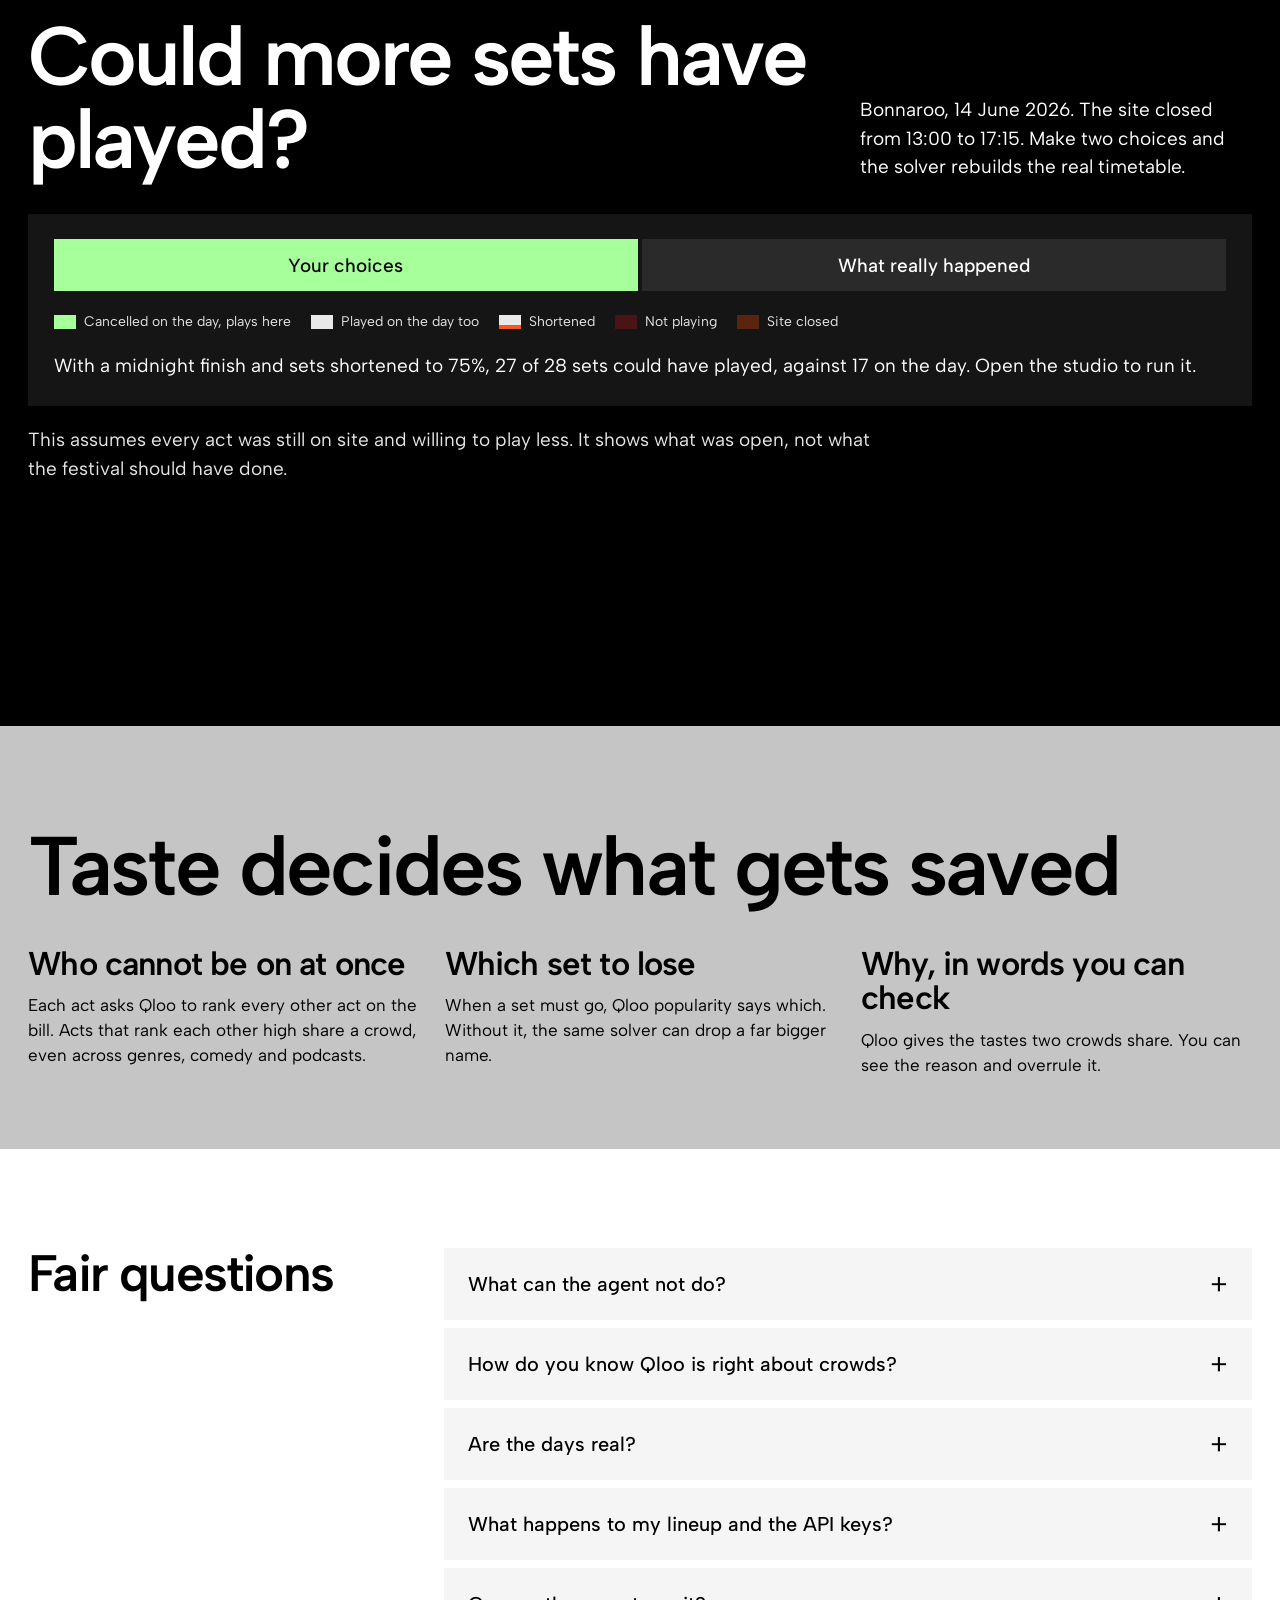
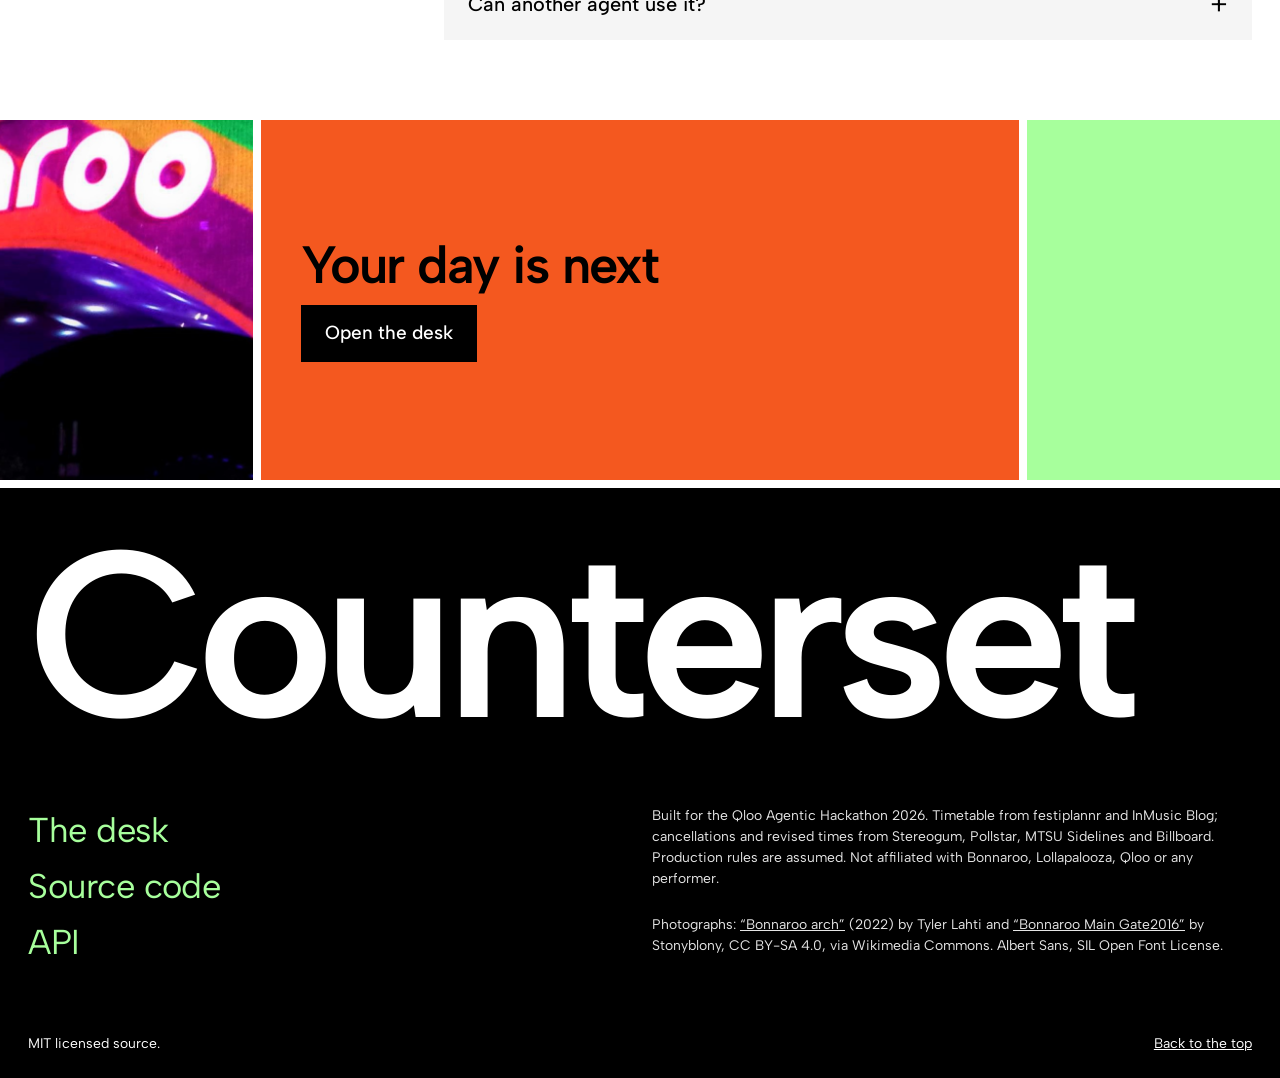
==== commit 8f3559e2: "Make the desk one simple path with real days to try Four published timetables with real Qloo rows ar" ====
--- a/web/index.html
+++ b/web/index.html
@@ -3,29 +3,33 @@
   <head>
     <meta charset="UTF-8" />
     <meta name="viewport" content="width=device-width,initial-scale=1" />
-    <meta name="description" content="On 14 June 2026 a storm cancelled 11 sets at Bonnaroo. Counterset is a rescue agent for festival programmers: it rebuilds a broken day around what fans share, using Qloo, and a person approves." />
+    <meta name="description" content="A rescue agent for festival programmers. Qloo says who shares a crowd, an agent rebuilds the broken day, and a person approves." />
     <title>Counterset — the rescue desk for festival days</title>
     <link rel="icon" href="/web/assets/icon.svg" type="image/svg+xml" />
     <link rel="preload" href="/web/assets/albert-sans.woff2" as="font" type="font/woff2" crossorigin />
-    <link rel="stylesheet" href="/web/bar.css?v=1" />
-    <link rel="stylesheet" href="/web/landing.css?v=8" />
-    <script src="/web/landing.js?v=8" defer></script>
+    <script src="/web/loader.js?v=2"></script>
+    <link rel="stylesheet" href="/web/loader.css?v=4" />
+    <link rel="stylesheet" href="/web/bar.css?v=3" />
+    <link rel="stylesheet" href="/web/landing.css?v=10" />
+    <script src="/web/landing.js?v=9" defer></script>
   </head>
   <body>
+    <div class="loader" aria-hidden="true">
+      <svg viewBox="0 0 24 24"><rect class="l-top" x="8" y="2" width="14" height="6" /><rect class="l-left" x="2" y="9" width="8" height="6" /><rect class="l-set" x="12" y="9" width="7" height="6" /><rect class="l-bottom" x="8" y="16" width="14" height="6" /></svg>
+      <span>Counterset</span>
+    </div>
     <header class="bar">
       <a class="brand" href="/">
         <svg class="logo" viewBox="0 0 24 24" aria-hidden="true"><rect x="8" y="2" width="14" height="6" /><rect x="2" y="9" width="8" height="6" /><rect class="logo-set" x="12" y="9" width="7" height="6" /><rect x="8" y="16" width="14" height="6" /></svg>
         <span>Counterset</span>
       </a>
       <nav class="bar-links" aria-label="Page">
-        <a href="#start">Your day</a>
+        <a href="#try">Try it</a>
         <a href="#replay">The storm</a>
-        <a href="#agent">The agent</a>
         <a href="#qloo">Why Qloo</a>
         <a href="#questions">Questions</a>
-        <a href="/studio">Your days</a>
       </nav>
-      <a class="bar-cta" href="#start">Start with your lineup</a>
+      <a class="bar-cta" href="/studio">Open the desk</a>
     </header>
 
     <main>
@@ -33,48 +37,29 @@
         <h1 id="title"><span class="pale">A storm took</span> <span>11 sets.</span></h1>
         <div class="storm-foot">
           <div class="storm-action">
-            <a class="button" href="#start">Start with your lineup</a>
-            <a class="text" href="/studio?day=bonnaroo-2026-sunday&amp;watch=1">Or watch it rebuild that day</a>
+            <a class="button" href="#try">Try it on a real day</a>
           </div>
-          <p class="storm-say">Bonnaroo, 14 June 2026. Counterset is a rescue agent for festival programmers. It rebuilds a broken day around what fans share, using Qloo, and a person approves.</p>
+          <p class="storm-say">Counterset is a rescue agent for festival programmers. Tell it what went wrong. It rebuilds the day around who shares a crowd, and you approve.</p>
         </div>
       </section>
 
-      <section class="field mint start" id="start" data-ink="dark" aria-labelledby="start-title">
-        <div class="start-text">
-          <h2 id="start-title">Bring your own day</h2>
-          <p>Paste a festival day. In a few minutes you have a timetable that knows who shares a crowd, and a desk ready for when it breaks.</p>
-          <ul class="journey">
-            <li><strong>Read it.</strong> Qloo finds each act and ranks who shares a crowd, live.</li>
-            <li><strong>Fix it.</strong> See every clash on your timetable, and drag a set to fix one.</li>
-            <li><strong>Rescue it.</strong> Tell the agent what went wrong. It tries fixes and the solver checks each one.</li>
-            <li><strong>Send it.</strong> Approve the plan, share the timetable and send each act its message.</li>
-          </ul>
+      <section class="field mint try" id="try" data-ink="dark" aria-labelledby="try-title">
+        <h2 id="try-title">Pick a day and break it</h2>
+        <ol class="try-steps">
+          <li><strong>1</strong> Pick a day, or paste yours.</li>
+          <li><strong>2</strong> Say what went wrong. Press Enter.</li>
+          <li><strong>3</strong> Check the plan and approve it.</li>
+        </ol>
+        <div class="try-days" id="try-days">
+          <a href="/studio"><strong>Open the desk</strong><span>Real festival days are ready to try.</span></a>
         </div>
-        <form class="start-form" id="start-form" action="/studio" method="get">
-          <input type="hidden" name="lineup" value="1" />
-          <label>Name of the day<input id="start-name" value="My festival" maxlength="100" required /></label>
-          <label>Lineup: stage, act, start, end<textarea id="start-text" rows="12" spellcheck="false" required>Lands End | Lucy Dacus | 16:00 | 16:50
-Lands End | Ethel Cain | 17:20 | 18:20
-Lands End | Djo | 18:50 | 19:50
-Lands End | The Strokes | 20:35 | 21:55
-Twin Peaks | Dijon | 17:30 | 18:30
-Twin Peaks | The xx | 20:10 | 21:25
-Sutro | Yard Act | 16:20 | 17:05
-Sutro | Snow Strippers | 17:35 | 18:20
-Sutro | PinkPantheress | 20:45 | 21:45
-Comedy Tent | Nate Bargatze | 18:00 | 18:45 | comedy
-Comedy Tent | Ali Wong | 19:00 | 19:45 | comedy</textarea></label>
-          <button class="button">Build my day</button>
-          <p class="start-error" id="start-error" role="alert"></p>
-          <p class="fine">A sample is filled in, so you can press the button straight away. It uses real acts on an invented grid. Replace it with your own lines, or paste rows from a spreadsheet. No account needed.</p>
-        </form>
+        <a class="button dark" href="/studio">Paste my own lineup</a>
       </section>
 
-      <section class="field night" id="replay" data-ink="light" aria-labelledby="replay-title">
+<section class="field night" id="replay" data-ink="light" aria-labelledby="replay-title">
         <div class="replay-top">
-          <h2 id="replay-title">Could more sets have played that Sunday?</h2>
-          <p>This is the real timetable from that Sunday, closed from 13:00 to 17:15. Make the two choices below, and the solver rebuilds the day.</p>
+          <h2 id="replay-title">Could more sets have played?</h2>
+          <p>Bonnaroo, 14 June 2026. The site closed from 13:00 to 17:15. Make two choices and the solver rebuilds the real timetable.</p>
         </div>
         <div class="replay" id="live" data-ui>
           <div class="switch" role="group" aria-label="Which day to show">
@@ -105,101 +90,49 @@
           <div class="board-wrap"><div class="board" id="board" role="img" aria-label="The Bonnaroo Sunday timetable under the chosen terms"></div></div>
           <p class="fallback" id="fallback">With a midnight finish and sets shortened to 75%, 27 of 28 sets could have played, against 17 on the day. Open the studio to run it.</p>
         </div>
-        <p class="assume">Every result assumes the acts were still on site and willing to play a shorter set. The festival knew things this model cannot, such as crew hours, mud and flights. It shows what was open, not what they should have done.</p>
-      </section>
-
-      <section class="names" data-ink="dark" aria-labelledby="names-title">
-        <h2 id="names-title" class="visually-hidden">The eleven cancelled sets</h2>
-        <div class="run" aria-hidden="true"><div class="track" id="track"></div></div>
-        <div class="names-text">
-          <p class="plain">These are the 11 sets cancelled that Sunday: Nat Myers, Little Stranger, Buffalo Traffic Jam, Girl Tones, MOTIFV, Aly &amp; AJ, Spacey Jane, Hemlocke Springs, Blondshell, A Hundred Drums and Trombone Shorty.</p>
-          <blockquote>“We know so many of you were waiting in the mud to hear us play.”<cite>Aly &amp; AJ, on their cancelled set, <a href="https://www.pastemagazine.com/music/bonnaroo/11-sets-canceled-on-final-day-of-bonnaroo-2026-due-to-adverse-weather-conditions" rel="noreferrer">via Paste</a></cite></blockquote>
-        </div>
-      </section>
-
-      <section class="field mint" id="agent" data-ink="dark" aria-labelledby="agent-title">
-        <div class="stage-text">
-          <h2 id="agent-title"><span id="stage-clause">First it reads the message</span></h2>
-          <p id="stage-say">A programmer pastes what production said. The agent records each closure and limit, and every one must quote the message word for word.</p>
-        </div>
-        <div class="stage-ui" data-ui><div id="stage-frag" class="frag"></div></div>
-        <div class="stage-rail">
-          <ol class="stage-names" id="stage-names" aria-label="Step of the agent's run"></ol>
-        </div>
+        <p class="assume">This assumes every act was still on site and willing to play less. It shows what was open, not what the festival should have done.</p>
       </section>
 
       <section class="field grey" id="qloo" data-ink="dark" aria-labelledby="qloo-title">
         <h2 id="qloo-title">Taste decides what gets saved</h2>
-        <p class="lede">Every set counts the same to a solver. Qloo is what tells it who the sets are for, and it does three jobs here that the solver and the model cannot.</p>
-        <div class="jobs">
+        <div class="jobs jobs-short">
           <article>
             <h3>Who cannot be on at once</h3>
-            <p>Each act asks Qloo to rank every other act on the bill, comedians and podcasts included. Two acts that rank each other near the top share a crowd, so they should not play against each other.</p>
-            <img src="/web/assets/shot-pair.png?v=3" width="435" height="430" alt="A pair of acts in the studio, showing each other's rank and the taste tags their crowds share" loading="lazy" />
+            <p>Each act asks Qloo to rank every other act on the bill. Acts that rank each other high share a crowd, even across genres, comedy and podcasts.</p>
           </article>
           <article>
             <h3>Which set to lose</h3>
-            <p>When a set must go, the smallest draw goes first, using Qloo popularity. Without it the same solver drops whichever act its search reaches, and that can be a far bigger name.</p>
-            <img src="/web/assets/shot-blind.png?v=3" width="1374" height="492" alt="The same rescue solved without Qloo, with a clash and a different act dropped" loading="lazy" />
+            <p>When a set must go, Qloo popularity says which. Without it, the same solver can drop a far bigger name.</p>
           </article>
           <article>
-            <h3>Why, in words a person can check</h3>
-            <p>Qloo's audience comparison gives the taste tags two crowds share. A programmer can see the reason and overrule it, or mark a clash as intentional.</p>
-            <img src="/web/assets/shot-trace.png?v=3" width="867" height="460" alt="The agent's step list in the studio, with each tool call and its result" loading="lazy" />
+            <h3>Why, in words you can check</h3>
+            <p>Qloo gives the tastes two crowds share. You can see the reason and overrule it.</p>
           </article>
-        </div>
-        <p class="fine">Models never invent a pair. An act Qloo cannot identify stays unknown, never zero: 11 of the 28 acts here, because a wrong match would mean a wrong answer.</p>
-      </section>
-
-      <section class="mosaic" data-ink="dark" aria-labelledby="often-title">
-        <figure>
-          <img src="/web/assets/photo/bonnaroo-arch.jpg" width="1920" height="1440" alt="The Bonnaroo arch at the festival site" loading="lazy" />
-        </figure>
-        <div class="tile t1">
-          <strong>7</strong>
-          <h2 id="often-title">festivals hit by weather in 2026</h2>
-          <p>Stagecoach, Welcome to Rockville, Primavera Sound, Governors Ball, Bonnaroo, Elements and Head Trip, and those are only the ones we found in the press.</p>
-        </div>
-        <div class="tile t2">
-          <strong>Minutes</strong>
-          <p>are what a programmer has. The Bonnaroo site reopened at about 17:15, and the new schedule was public by 17:30. Counterset's agent works it in about two.</p>
         </div>
       </section>
 
       <section class="field light" id="questions" data-ink="dark" aria-labelledby="faq-title">
         <h2 id="faq-title">Fair questions</h2>
         <div class="faq">
-          <details name="q" open>
-            <summary>Did Bonnaroo get it wrong?</summary>
-            <p>We do not claim that. This rebuild assumes every act was still there and willing to play less, and the people on site knew about crew, power, mud and flights. Our reconstruction of the day they ran breaks none of the rules we model, which checks our rules, not their decisions. The point is that the options can be seen in minutes, not that one choice was wrong.</p>
-          </details>
           <details name="q">
-            <summary>What is the agent, and what can't it do?</summary>
-            <p>A model reads the message and chooses tools: close a stage, audit the grid, try a rescue under stated terms, compare without Qloo. It cannot make up a schedule, because only the solver produces one, and a separate validator rechecks the result. Every number in its summary must exist in the tool results. It cannot approve anything: a person does.</p>
-          </details>
-          <details name="q">
-            <summary>Does it change who plays?</summary>
-            <p>Only if you let it. Moving sets is the default, and shortening or dropping them are terms a person turns on. Headliners you mark are never shortened or dropped. Every affected act gets a drafted message, for a person to send.</p>
-          </details>
-          <details name="q">
-            <summary>Is this only for storms?</summary>
-            <p>No. The same desk audits a timetable before it is published, and handles a late flight or a single stage closing. On the published Lollapalooza 2024 Saturday it finds three shared-crowd clashes, and it can move three acts to remove them. It also works across kinds of act: on a rehearsal bill of music, comedy and podcasts, 14 of 31 pairs crossed kinds.</p>
+            <summary>What can the agent not do?</summary>
+            <p>It cannot make up a schedule: only the solver produces one, and a separate validator rechecks it. Every number in its summary must exist in the tool results. It cannot approve or send anything.</p>
           </details>
           <details name="q">
             <summary>How do you know Qloo is right about crowds?</summary>
-            <p>We don't, not fully. On Lollapalooza, three of ListenBrainz's four reciprocal pairs were also Qloo pairs, and Qloo ranked 496 pairs where that data links 11. Genre tags mostly disagree with it. In a test we set in advance, the clashes the press named at Outside Lands 2026 did not stand out on Qloo: 3 of 8 testable pairs sit in the stronger half, in a small sample. We have not measured attendance or asked a programmer to compare blind, and we say so in the <a href="https://github.com/YashMahawa/counterset/blob/main/docs/EVALUATION.md">evaluation</a>.</p>
+            <p>We don't, not fully. In a test set in advance, the clashes the press named at Outside Lands 2026 did not stand out overall: 3 of 8 testable pairs sit in the stronger half, though The Strokes × The xx ranked first. We have not measured attendance. The <a href="https://github.com/YashMahawa/counterset/blob/main/docs/EVALUATION.md">evaluation</a> has the details.</p>
           </details>
           <details name="q">
-            <summary>Is this a working product?</summary>
-            <p>Yes. Your own lineup goes through real Qloo calls, the real solver and the real model, and “Run it live” does the same on any day that is loaded. You can drag sets, edit the lineup, approve a version, share its timetable and copy each act's message. “Watch the agent” is the one saved run, for when you want to see it in 20 seconds, and it says so.</p>
+            <summary>Are the days real?</summary>
+            <p>The set times are published ones, and the Qloo rows are real. The problems on Outside Lands and Lollapalooza are examples, and stage sizes and artist hours are assumed. The Bonnaroo storm happened, and that day plays a saved run until you change the words.</p>
           </details>
           <details name="q">
             <summary>What happens to my lineup and the API keys?</summary>
-            <p>The Qloo and Gemini keys sit in the server's secret settings and never reach your browser or the logs. Each visitor has hourly limits on what they can spend, and there are daily limits for everyone. Act names go to Qloo and your messages go to Google's Gemini API on a free-tier key, so do not paste anything confidential. This free server can restart when idle: your days are listed in your browser, which keeps a copy of your own lineup so it can come back. Run it yourself for anything lasting.</p>
+            <p>The Qloo and Gemini keys stay on the server, and every visitor has hourly limits. Act names go to Qloo and your messages go to Google's Gemini API on a free-tier key, so do not paste anything confidential. This free server can restart when idle. Your browser keeps a copy of your own lineup.</p>
           </details>
           <details name="q">
             <summary>Can another agent use it?</summary>
-            <p>Yes. Counterset is also an MCP server at <code>/mcp</code>, with tools to list days, audit a day, rescue a day and explain a pair. They read recorded Qloo rows and change nothing.</p>
+            <p>Yes. Counterset is also an MCP server at <code>/mcp</code>, with tools to list days, audit a day, rescue a day and explain a pair.</p>
           </details>
         </div>
       </section>
@@ -208,10 +141,8 @@
         <div class="end end-photo"><img src="/web/assets/photo/bonnaroo-main-gate2016.jpg" width="1919" height="739" alt="The Bonnaroo main gate lit up at night" loading="lazy" /></div>
         <div class="end end-main">
           <h2 id="close-title">Your day is next</h2>
-          <p>Paste any festival day. Qloo looks up your acts and ranks them live, the solver finds the clashes, and you can tell the agent what went wrong and watch it work.</p>
           <div class="close-actions">
-            <a class="button dark" href="#start">Start with your lineup</a>
-            <a class="text" href="/studio?day=bonnaroo-2026-sunday">Or run the Bonnaroo storm live</a>
+            <a class="button dark" href="/studio">Open the desk</a>
           </div>
         </div>
         <div class="end end-flat"></div>
@@ -222,7 +153,7 @@
       <p class="foot-word">Counterset</p>
       <div class="foot-row">
         <div class="places">
-          <a href="/studio">Your days</a>
+          <a href="/studio">The desk</a>
           <a href="https://github.com/YashMahawa/counterset">Source code</a>
           <a href="/api/docs">API</a>
         </div>
--- a/web/loader.css
+++ b/web/loader.css
@@ -0,0 +1,136 @@
+/* The opening: the mark assembles, the orange set slides into its slot, and the screen lifts away.
+   Nothing here waits for script: the animation ends on its own and the page is always underneath. */
+.loader {
+  position: fixed;
+  inset: 0;
+  z-index: 100;
+  display: grid;
+  place-content: center;
+  justify-items: center;
+  gap: 20px;
+  background: #000;
+  color: #fff;
+  font-family: "Albert Sans", system-ui, sans-serif;
+  animation: loader-lift 0.55s cubic-bezier(0.76, 0, 0.24, 1) 1.55s forwards;
+}
+.loader svg {
+  display: block;
+  width: min(52vw, 320px);
+  height: min(52vw, 320px);
+  overflow: visible;
+}
+.loader rect {
+  fill: #fff;
+  animation: 0.5s cubic-bezier(0.2, 0.9, 0.25, 1) both;
+}
+.loader .l-top {
+  animation-name: loader-from-right;
+  animation-delay: 0.05s;
+}
+.loader .l-left {
+  animation-name: loader-from-left;
+  animation-delay: 0.17s;
+}
+.loader .l-bottom {
+  animation-name: loader-from-right;
+  animation-delay: 0.29s;
+}
+.loader .l-set {
+  fill: #f4581f;
+  animation-name: loader-into-slot;
+  animation-duration: 0.62s;
+  animation-delay: 0.55s;
+  animation-timing-function: cubic-bezier(0.3, 1.5, 0.5, 1);
+}
+.loader span {
+  display: block;
+  font-size: clamp(28px, 5vw, 44px);
+  font-weight: 600;
+  line-height: 1.1;
+  letter-spacing: -0.02em;
+  animation: loader-word 0.4s ease-out 0.95s both;
+}
+@keyframes loader-from-left {
+  from {
+    opacity: 0;
+    transform: translateX(-14px);
+  }
+}
+@keyframes loader-from-right {
+  from {
+    opacity: 0;
+    transform: translateX(14px);
+  }
+}
+@keyframes loader-into-slot {
+  from {
+    opacity: 0;
+    transform: translateX(26px);
+  }
+}
+@keyframes loader-word {
+  from {
+    opacity: 0;
+    transform: translateY(8px);
+  }
+}
+@keyframes loader-lift {
+  to {
+    transform: translateY(-100%);
+    visibility: hidden;
+  }
+}
+/* Arriving from another page: the mark is already whole, and the cover lifts. */
+.loader-arrive .loader {
+  animation: loader-lift 0.5s cubic-bezier(0.76, 0, 0.24, 1) 0.28s forwards;
+}
+.loader-arrive .loader rect,
+.loader-arrive .loader span {
+  animation: none;
+}
+/* Leaving for another page: the cover rises and the mark assembles quickly. */
+.loader.leaving {
+  animation: loader-cover 0.34s cubic-bezier(0.76, 0, 0.24, 1) both;
+}
+.loader.leaving rect {
+  animation-duration: 0.26s;
+}
+.loader.leaving .l-top {
+  animation-delay: 0.1s;
+}
+.loader.leaving .l-left {
+  animation-delay: 0.14s;
+}
+.loader.leaving .l-bottom {
+  animation-delay: 0.18s;
+}
+.loader.leaving .l-set {
+  animation-duration: 0.3s;
+  animation-delay: 0.2s;
+}
+.loader.leaving span {
+  animation: loader-word 0.2s ease-out 0.2s both;
+}
+@keyframes loader-cover {
+  from {
+    transform: translateY(100%);
+  }
+}
+@media (prefers-reduced-motion: reduce) {
+  .loader rect,
+  .loader span,
+  .loader-arrive .loader rect,
+  .loader-arrive .loader span {
+    animation: none;
+  }
+  .loader,
+  .loader-arrive .loader {
+    animation: loader-fade 0.3s linear 0.7s forwards;
+  }
+  @keyframes loader-fade {
+    to {
+      opacity: 0;
+      visibility: hidden;
+    }
+  }
+}
--- a/web/bar.css
+++ b/web/bar.css
@@ -72,6 +72,9 @@
   background: #c4ffbc;
   color: #000;
 }
+.bar > .brand + .bar-cta {
+  margin-left: auto;
+}
 .bar :focus-visible {
   outline: 2px solid #a7ff9c;
   outline-offset: 2px;
--- a/web/landing.css
+++ b/web/landing.css
@@ -942,3 +942,83 @@
     transition: none;
   }
 }
+
+/* ---------- The days to try ---------- */
+.mint.try {
+  display: block;
+  min-height: 0;
+}
+.try h2 {
+  margin: 0;
+}
+.try-steps {
+  display: grid;
+  grid-template-columns: repeat(3, minmax(0, 1fr));
+  gap: 8px 24px;
+  margin: 20px 0 28px;
+  padding: 0;
+  list-style: none;
+  font-size: clamp(1.0625rem, 1.5vw, 1.375rem);
+  line-height: 1.25;
+}
+.try-steps strong {
+  display: block;
+  font-size: clamp(2rem, 3.4vw, 3.25rem);
+  font-weight: 600;
+  line-height: 1;
+}
+.try-days {
+  display: grid;
+  grid-template-columns: repeat(4, minmax(0, 1fr));
+  gap: 8px;
+  margin-bottom: 20px;
+}
+.try-days a {
+  display: grid;
+  align-content: start;
+  gap: 8px;
+  min-height: 170px;
+  padding: 16px;
+  background: #000;
+  color: #fff;
+  text-decoration: none;
+}
+.try-days a:hover {
+  background: #f4581f;
+  color: #000;
+}
+.try-days strong {
+  font-size: 1.25rem;
+  font-weight: 600;
+  line-height: 1.15;
+}
+.try-days span {
+  font-size: 0.9375rem;
+  line-height: 1.35;
+}
+.jobs-short article p {
+  font-size: 1.0625rem;
+  line-height: 1.45;
+}
+@media (max-width: 860px) {
+  .try-days {
+    grid-template-columns: repeat(2, minmax(0, 1fr));
+  }
+  .try-days a {
+    min-height: 0;
+  }
+}
+@media (max-width: 560px) {
+  .try-steps,
+  .try-days {
+    grid-template-columns: minmax(0, 1fr);
+  }
+  .try-steps strong {
+    display: inline;
+    font-size: 1.25rem;
+    margin-right: 6px;
+  }
+}
+.jobs-short {
+  margin-top: clamp(24px, 3vw, 40px);
+}
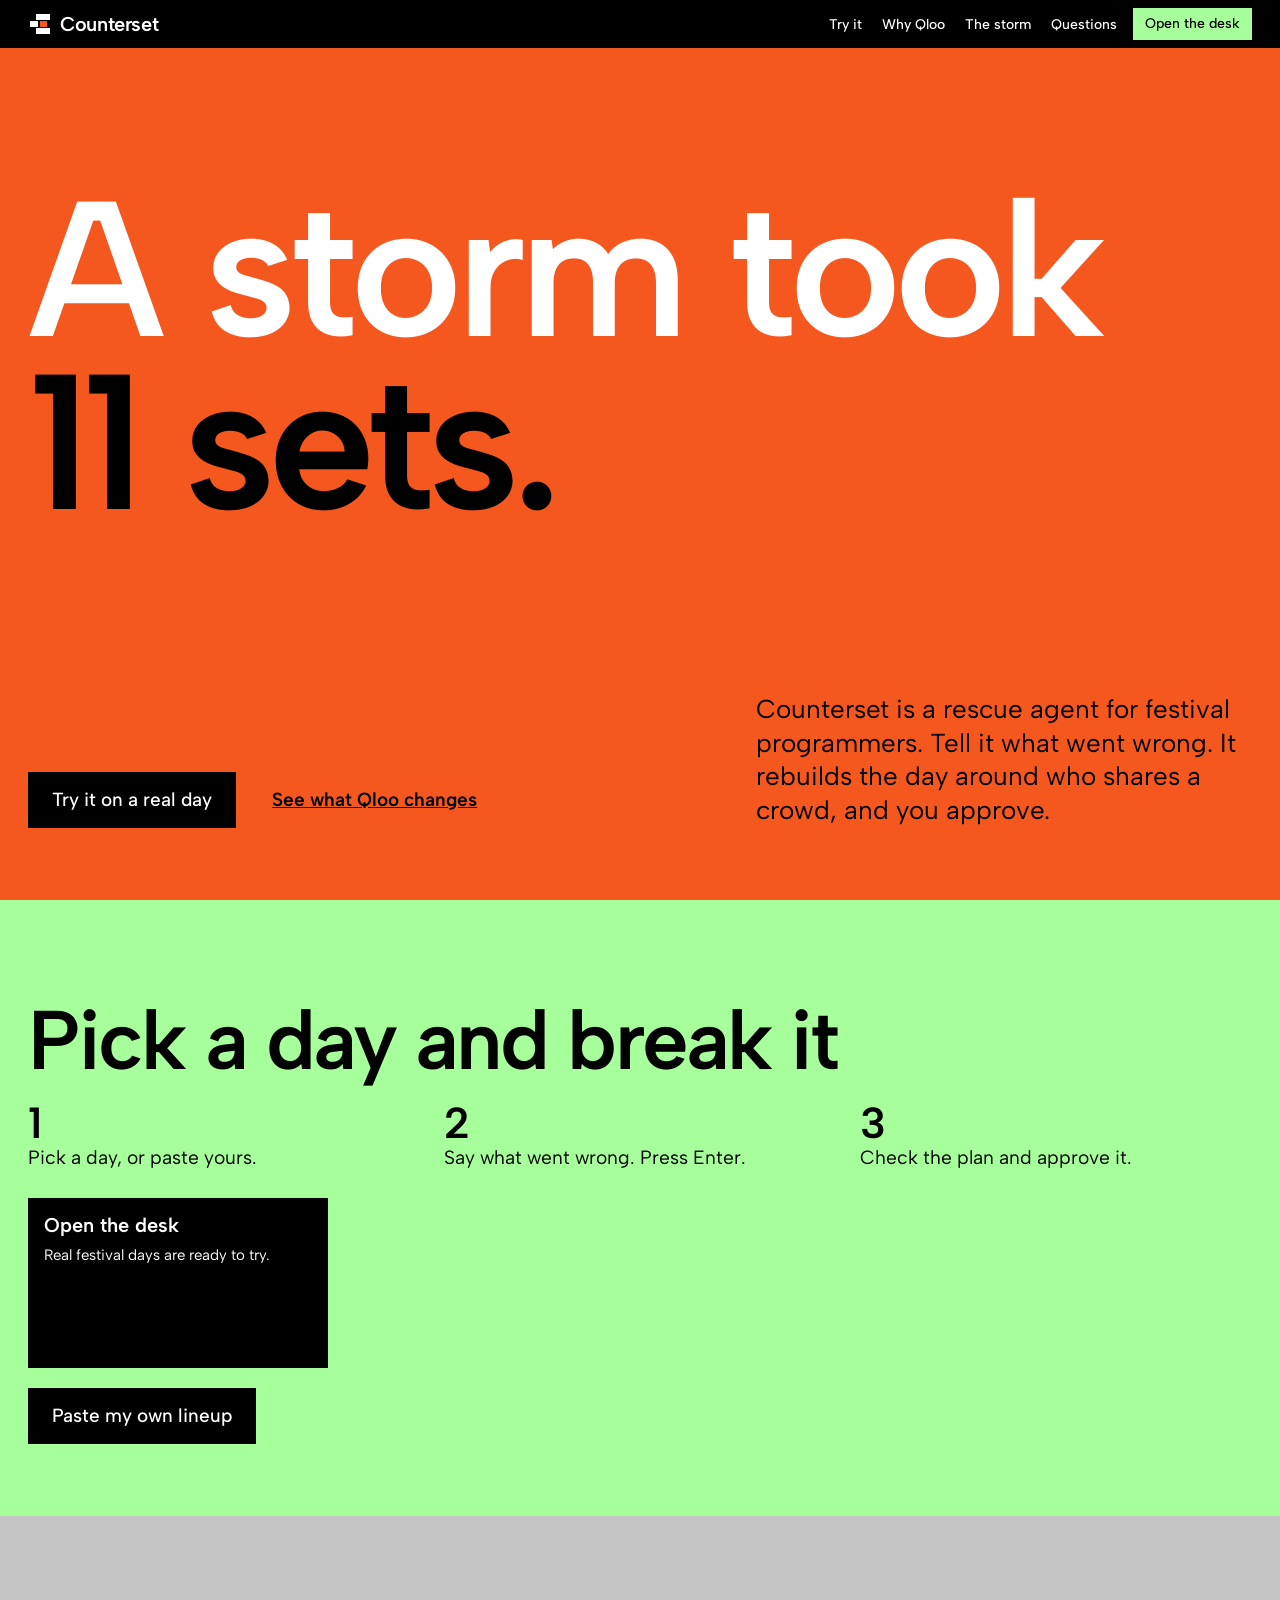
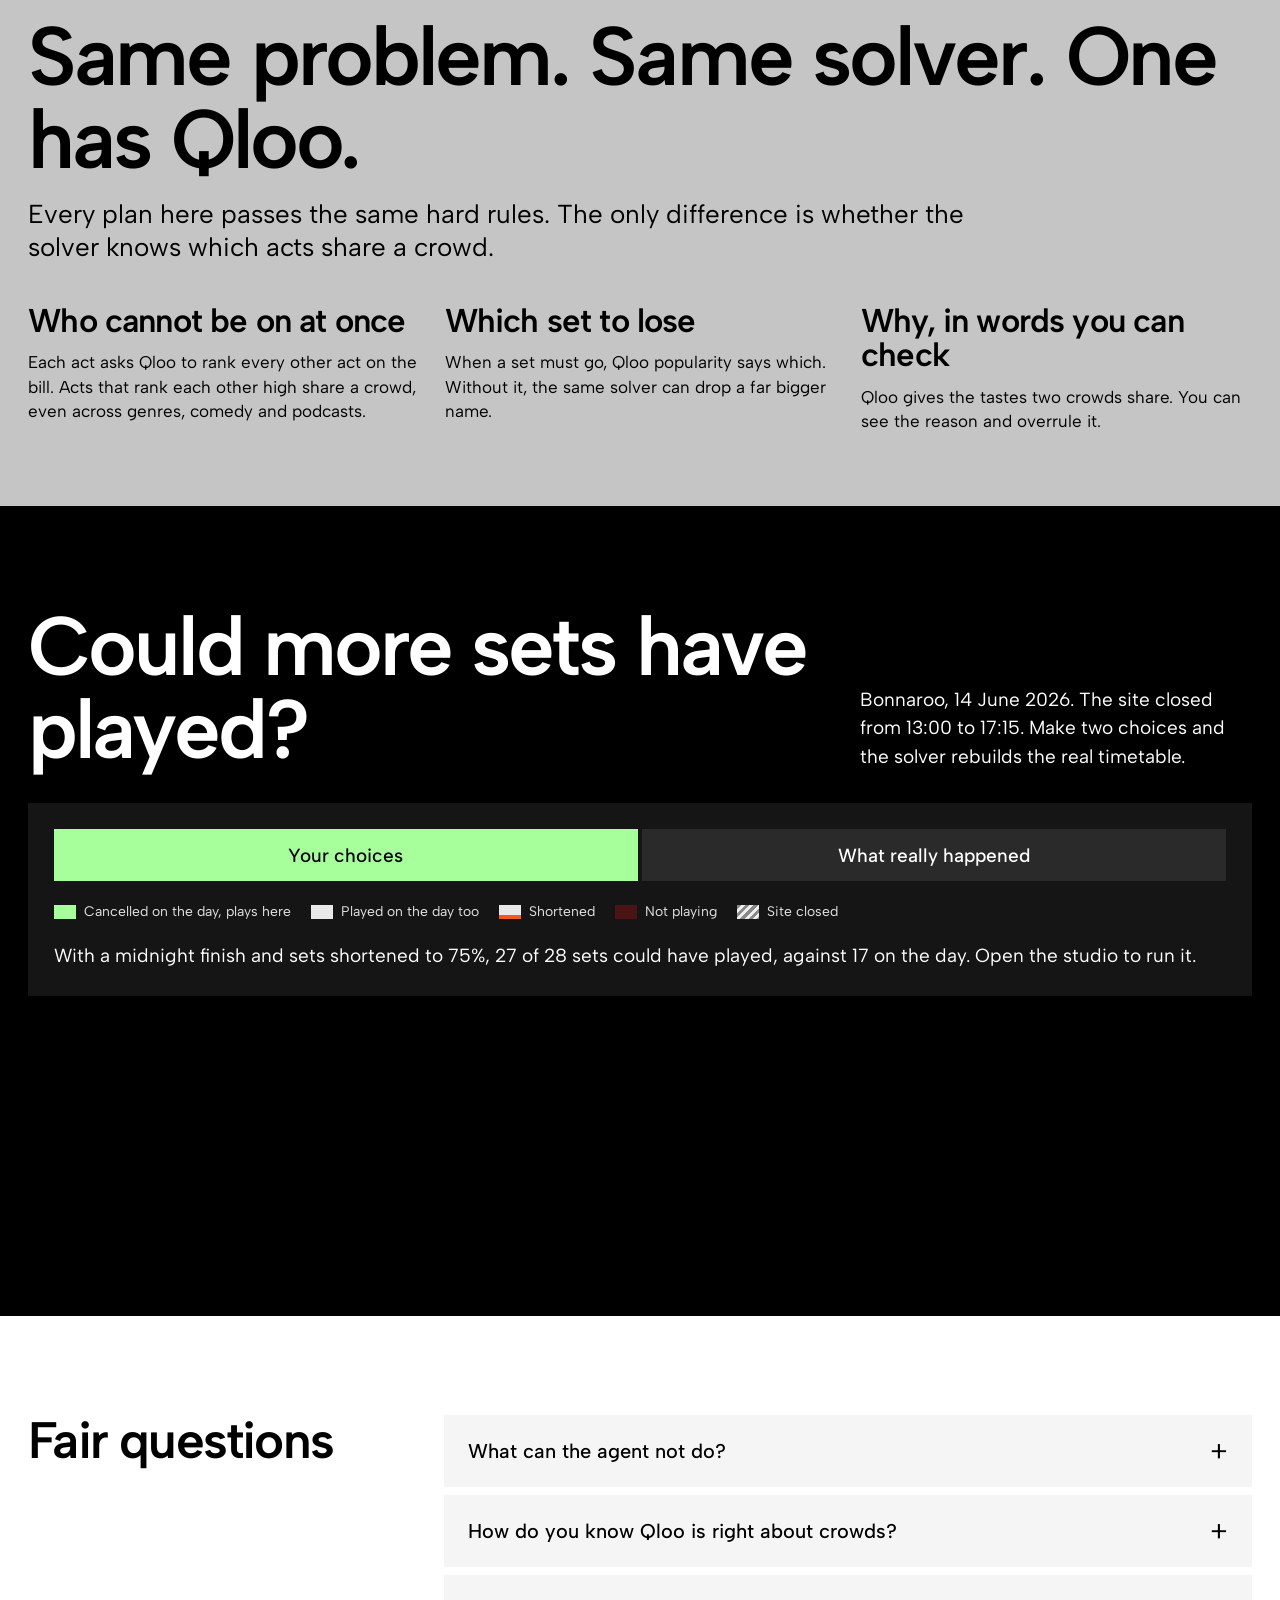
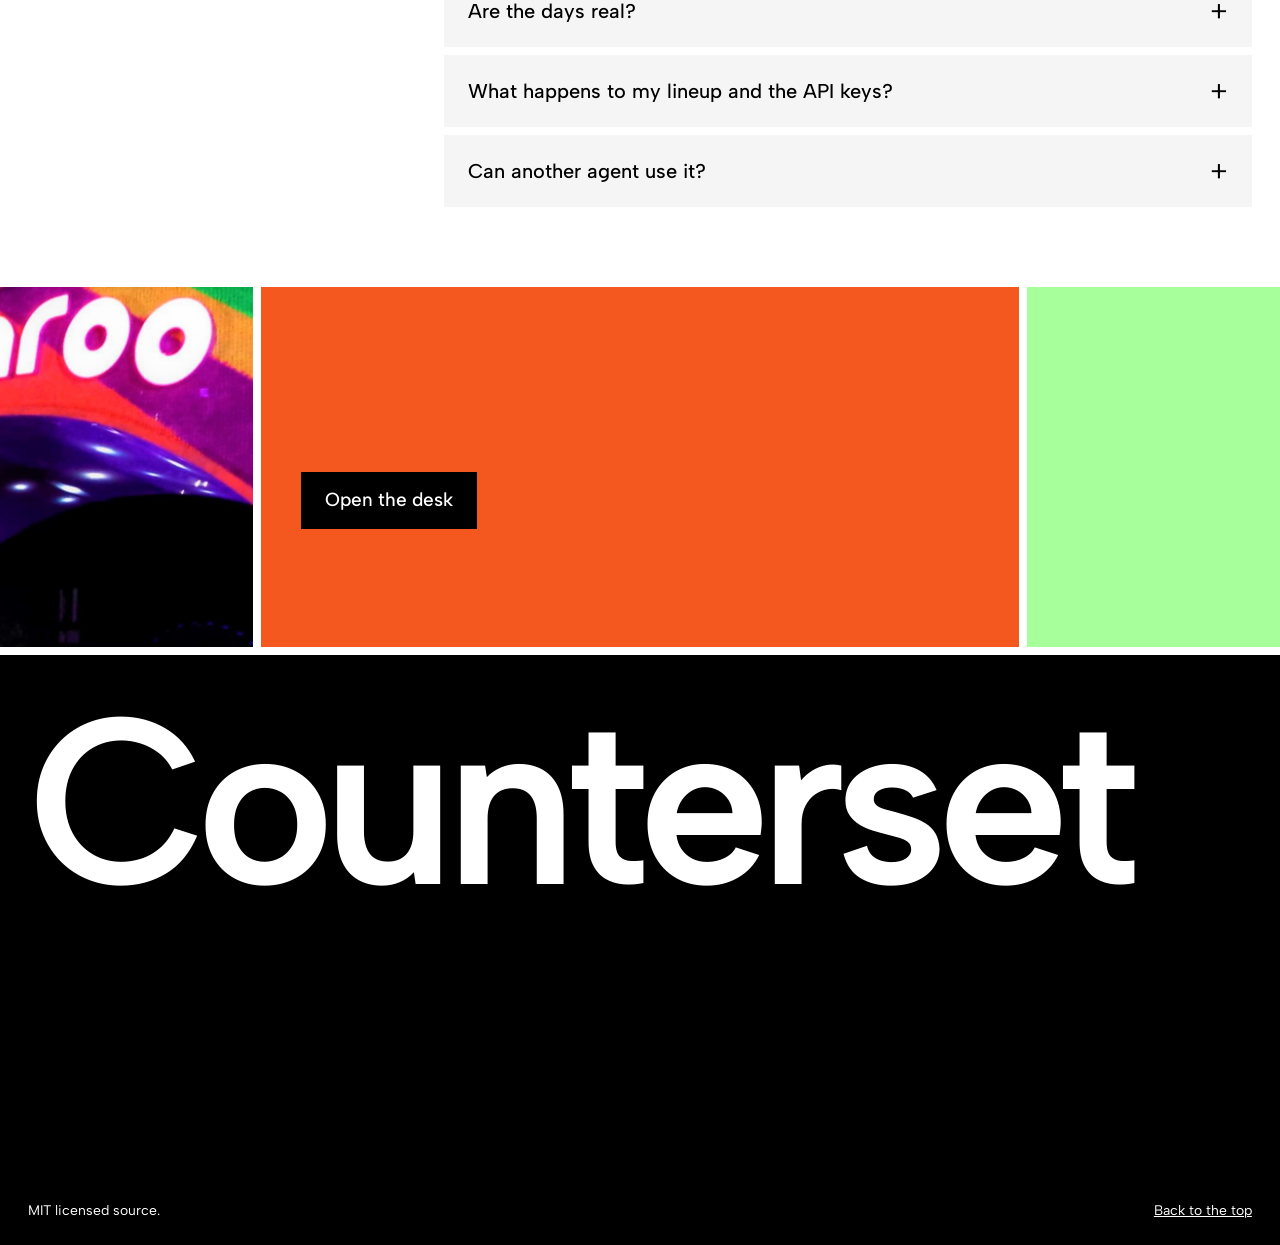
==== commit 763fce05: "Make changed settings and follow-up prompts reliable The programmer's limits are now part of the age" ====
--- a/web/index.html
+++ b/web/index.html
@@ -7,11 +7,11 @@
     <title>Counterset — the rescue desk for festival days</title>
     <link rel="icon" href="/web/assets/icon.svg" type="image/svg+xml" />
     <link rel="preload" href="/web/assets/albert-sans.woff2" as="font" type="font/woff2" crossorigin />
-    <script src="/web/loader.js?v=2"></script>
-    <link rel="stylesheet" href="/web/loader.css?v=4" />
-    <link rel="stylesheet" href="/web/bar.css?v=3" />
-    <link rel="stylesheet" href="/web/landing.css?v=10" />
-    <script src="/web/landing.js?v=9" defer></script>
+    <script src="/web/loader.js?v=3"></script>
+    <link rel="stylesheet" href="/web/loader.css?v=5" />
+    <link rel="stylesheet" href="/web/bar.css?v=4" />
+    <link rel="stylesheet" href="/web/landing.css?v=12" />
+    <script src="/web/landing.js?v=12" defer></script>
   </head>
   <body>
     <div class="loader" aria-hidden="true">
@@ -25,8 +25,8 @@
       </a>
       <nav class="bar-links" aria-label="Page">
         <a href="#try">Try it</a>
+        <a href="#qloo">Why Qloo</a>
         <a href="#replay">The storm</a>
-        <a href="#qloo">Why Qloo</a>
         <a href="#questions">Questions</a>
       </nav>
       <a class="bar-cta" href="/studio">Open the desk</a>
@@ -38,6 +38,7 @@
         <div class="storm-foot">
           <div class="storm-action">
             <a class="button" href="#try">Try it on a real day</a>
+            <a class="storm-link" href="#qloo">See what Qloo changes</a>
           </div>
           <p class="storm-say">Counterset is a rescue agent for festival programmers. Tell it what went wrong. It rebuilds the day around who shares a crowd, and you approve.</p>
         </div>
@@ -56,45 +57,29 @@
         <a class="button dark" href="/studio">Paste my own lineup</a>
       </section>
 
-<section class="field night" id="replay" data-ink="light" aria-labelledby="replay-title">
-        <div class="replay-top">
-          <h2 id="replay-title">Could more sets have played?</h2>
-          <p>Bonnaroo, 14 June 2026. The site closed from 13:00 to 17:15. Make two choices and the solver rebuilds the real timetable.</p>
-        </div>
-        <div class="replay" id="live" data-ui>
-          <div class="switch" role="group" aria-label="Which day to show">
-            <button id="yours" type="button" aria-pressed="true">Your choices</button>
-            <button id="asrun" type="button" aria-pressed="false">What really happened</button>
-          </div>
-          <div class="controls" id="choices">
-            <fieldset>
-              <legend>What time must the last set end?</legend>
-              <div class="seg" id="curfew"></div>
-            </fieldset>
-            <fieldset>
-              <legend>How short can a set get?</legend>
-              <div class="seg" id="shortest"></div>
-            </fieldset>
-          </div>
-          <div class="readout" aria-live="polite">
-            <p class="big"><strong id="saved">27</strong> <span id="saved-of">of 28 sets could play. 17 did on the day.</span></p>
-            <p id="costs" class="costs">Choose above to see what it costs.</p>
-          </div>
-          <ul class="key" aria-label="What the colours mean">
-            <li><i class="k-back"></i>Cancelled on the day, plays here</li>
-            <li><i class="k-kept"></i>Played on the day too</li>
-            <li><i class="k-short"></i>Shortened</li>
-            <li><i class="k-out"></i>Not playing</li>
-            <li><i class="k-closed"></i>Site closed</li>
-          </ul>
-          <div class="board-wrap"><div class="board" id="board" role="img" aria-label="The Bonnaroo Sunday timetable under the chosen terms"></div></div>
-          <p class="fallback" id="fallback">With a midnight finish and sets shortened to 75%, 27 of 28 sets could have played, against 17 on the day. Open the studio to run it.</p>
-        </div>
-        <p class="assume">This assumes every act was still on site and willing to play less. It shows what was open, not what the festival should have done.</p>
-      </section>
-
-      <section class="field grey" id="qloo" data-ink="dark" aria-labelledby="qloo-title">
-        <h2 id="qloo-title">Taste decides what gets saved</h2>
+<section class="field grey" id="qloo" data-ink="dark" aria-labelledby="qloo-title">
+        <h2 id="qloo-title">Same problem. Same solver. One has Qloo.</h2>
+        <p class="proof-lede">Every plan here passes the same hard rules. The only difference is whether the solver knows which acts share a crowd.</p>
+        <div class="proof" id="proof" hidden>
+          <div class="proof-days" id="proof-days" role="group" aria-label="Which day"></div>
+          <p class="proof-problem"><span>What went wrong</span> <q id="proof-problem"></q></p>
+          <div class="proof-states" id="proof-states" role="group" aria-label="Which timetable to show"></div>
+          <div class="proof-wrap" id="proof-wrap"><div class="proof-board" id="proof-board"></div></div>
+          <p class="proof-key" id="proof-key"></p>
+          <div class="proof-below">
+            <div>
+              <h3 id="proof-pairs-title"></h3>
+              <ul class="proof-pairs" id="proof-pairs"></ul>
+            </div>
+            <div class="proof-side">
+              <h3>What Qloo costs</h3>
+              <p id="proof-cost"></p>
+              <h3>Who says they share a crowd?</h3>
+              <p>Qloo does, so these numbers lean on Qloo being right. That is why each pair shows its reason. Read them, and overrule any you disagree with.</p>
+              <a class="button dark" id="proof-try" href="/studio">Try this day</a>
+            </div>
+          </div>
+        </div>
         <div class="jobs jobs-short">
           <article>
             <h3>Who cannot be on at once</h3>
@@ -111,6 +96,56 @@
         </div>
       </section>
 
+<section class="field night" id="replay" data-ink="light" aria-labelledby="replay-title">
+        <div class="replay-top">
+          <h2 id="replay-title">Could more sets have played?</h2>
+          <p>Bonnaroo, 14 June 2026. The site closed from 13:00 to 17:15. Make two choices and the solver rebuilds the real timetable.</p>
+        </div>
+        <div class="watch" id="watch" hidden>
+          <div class="watch-top">
+            <button class="button" id="watch-play" type="button">Watch the agent work</button>
+            <button class="watch-back" id="watch-back" type="button" hidden>Back to my choices</button>
+            <p class="watch-tag" id="watch-tag"></p>
+          </div>
+          <div class="watch-run" id="watch-run" aria-live="polite" hidden>
+            <p class="watch-message" id="watch-message"></p>
+            <p class="watch-count" id="watch-count"></p>
+            <p class="watch-thought" id="watch-thought"></p>
+            <p class="watch-line" id="watch-line"></p>
+          </div>
+        </div>
+        <div class="replay" id="live" data-ui>
+          <div class="switch" role="group" aria-label="Which day to show">
+            <button id="yours" type="button" aria-pressed="true">Your choices</button>
+            <button id="asrun" type="button" aria-pressed="false">What really happened</button>
+          </div>
+          <div class="controls" id="choices">
+            <fieldset>
+              <legend>What time must the last set end?</legend>
+              <div class="seg" id="curfew"></div>
+            </fieldset>
+            <fieldset>
+              <legend>How short can a set get?</legend>
+              <div class="seg" id="shortest"></div>
+            </fieldset>
+          </div>
+          <div class="readout" aria-live="polite">
+            <p class="big"><strong id="saved">27</strong> <span id="saved-of">of 28 sets could play. 17 did on the day.</span></p>
+            <p id="costs" class="costs">Choose above to see what it costs.</p>
+          </div>
+          <ul class="key" aria-label="What the colours mean">
+            <li><i class="k-back"></i>Cancelled on the day, plays here</li>
+            <li><i class="k-kept"></i>Played on the day too</li>
+            <li><i class="k-short"></i>Shortened</li>
+            <li><i class="k-out"></i>Not playing</li>
+            <li><i class="k-closed"></i>Site closed</li>
+          </ul>
+          <div class="board-wrap"><div class="board" id="board" role="img" aria-label="The Bonnaroo Sunday timetable under the chosen terms"></div></div>
+          <p class="fallback" id="fallback">With a midnight finish and sets shortened to 75%, 27 of 28 sets could have played, against 17 on the day. Open the studio to run it.</p>
+        </div>
+        <p class="assume">This assumes every act was still on site and willing to play less. It shows what was open, not what the festival should have done.</p>
+      </section>
+
       <section class="field light" id="questions" data-ink="dark" aria-labelledby="faq-title">
         <h2 id="faq-title">Fair questions</h2>
         <div class="faq">
@@ -124,7 +159,7 @@
           </details>
           <details name="q">
             <summary>Are the days real?</summary>
-            <p>The set times are published ones, and the Qloo rows are real. The problems on Outside Lands and Lollapalooza are examples, and stage sizes and artist hours are assumed. The Bonnaroo storm happened, and that day plays a saved run until you change the words.</p>
+            <p>The set times are published ones, and the Qloo rows are real. The problems on Outside Lands and Lollapalooza are examples, and stage sizes and artist hours are assumed. The Bonnaroo storm happened. All four days play a saved run until you change something, and the page tells you which you are watching.</p>
           </details>
           <details name="q">
             <summary>What happens to my lineup and the API keys?</summary>
--- a/web/loader.css
+++ b/web/loader.css
@@ -80,13 +80,44 @@
     visibility: hidden;
   }
 }
-/* Arriving from another page: the mark is already whole, and the cover lifts. */
+/* Arriving from another page: the pieces settle, the orange set drops into its slot, and the cover lifts. */
 .loader-arrive .loader {
-  animation: loader-lift 0.5s cubic-bezier(0.76, 0, 0.24, 1) 0.28s forwards;
+  animation: loader-lift 0.5s cubic-bezier(0.76, 0, 0.24, 1) 0.5s forwards;
 }
-.loader-arrive .loader rect,
+.loader-arrive .loader rect {
+  animation-duration: 0.3s;
+}
+.loader-arrive .loader .l-top,
+.loader-arrive .loader .l-bottom {
+  animation-name: loader-settle-right;
+  animation-delay: 0s;
+}
+.loader-arrive .loader .l-left {
+  animation-name: loader-settle-left;
+  animation-delay: 0s;
+}
+.loader-arrive .loader .l-set {
+  animation-name: loader-settle-set;
+  animation-duration: 0.46s;
+  animation-delay: 0s;
+}
 .loader-arrive .loader span {
   animation: none;
+}
+@keyframes loader-settle-left {
+  from {
+    transform: translateX(-6px);
+  }
+}
+@keyframes loader-settle-right {
+  from {
+    transform: translateX(6px);
+  }
+}
+@keyframes loader-settle-set {
+  from {
+    transform: translateX(26px);
+  }
 }
 /* Leaving for another page: the cover rises and the mark assembles quickly. */
 .loader.leaving {
@@ -104,9 +135,16 @@
 .loader.leaving .l-bottom {
   animation-delay: 0.18s;
 }
+/* The next page may take a moment: the set keeps moving until it paints. */
 .loader.leaving .l-set {
-  animation-duration: 0.3s;
-  animation-delay: 0.2s;
+  animation:
+    loader-into-slot 0.3s cubic-bezier(0.3, 1.5, 0.5, 1) 0.2s both,
+    loader-shuttle 0.62s cubic-bezier(0.45, 0, 0.55, 1) 0.5s infinite alternate;
+}
+@keyframes loader-shuttle {
+  to {
+    transform: translateX(26px);
+  }
 }
 .loader.leaving span {
   animation: loader-word 0.2s ease-out 0.2s both;
@@ -119,6 +157,7 @@
 @media (prefers-reduced-motion: reduce) {
   .loader rect,
   .loader span,
+  .loader.leaving .l-set,
   .loader-arrive .loader rect,
   .loader-arrive .loader span {
     animation: none;
--- a/web/bar.css
+++ b/web/bar.css
@@ -92,3 +92,49 @@
     display: none;
   }
 }
+
+/* Every scrollable box in the product: a slim square thumb, no arrows, no white trough. */
+::-webkit-scrollbar {
+  width: 8px;
+  height: 8px;
+}
+::-webkit-scrollbar-track,
+::-webkit-scrollbar-corner {
+  background: transparent;
+}
+::-webkit-scrollbar-button {
+  display: none;
+  width: 0;
+  height: 0;
+}
+::-webkit-scrollbar-thumb {
+  background: #8a8a8a;
+}
+::-webkit-scrollbar-thumb:hover {
+  background: #f4581f;
+}
+@supports not selector(::-webkit-scrollbar) {
+  * {
+    scrollbar-width: thin;
+    scrollbar-color: #8a8a8a transparent;
+  }
+}
+
+/* The mark, busy: the orange set keeps sliding. */
+.busy-mark {
+  display: block;
+  width: 56px;
+  height: 56px;
+  margin-bottom: 16px;
+  overflow: visible;
+  fill: currentColor;
+}
+.busy-mark .logo-set {
+  fill: #f4581f;
+  animation: loader-shuttle 0.62s cubic-bezier(0.45, 0, 0.55, 1) infinite alternate;
+}
+@media (prefers-reduced-motion: reduce) {
+  .busy-mark .logo-set {
+    animation: none;
+  }
+}
--- a/web/landing.css
+++ b/web/landing.css
@@ -1022,3 +1022,384 @@
 .jobs-short {
   margin-top: clamp(24px, 3vw, 40px);
 }
+
+
+/* Watching the saved run of the agent. */
+.watch {
+  margin-bottom: 16px;
+}
+.watch-top {
+  display: flex;
+  flex-wrap: wrap;
+  align-items: center;
+  gap: 12px 16px;
+}
+.watch .button {
+  border: 0;
+  background: var(--mint);
+  color: #000;
+  cursor: pointer;
+  font: inherit;
+  font-weight: 600;
+}
+.watch-back {
+  min-height: 48px;
+  padding: 0 18px;
+  border: 2px solid #fff;
+  border-radius: 0;
+  background: transparent;
+  color: #fff;
+  font: inherit;
+  font-weight: 600;
+  cursor: pointer;
+}
+.watch-back:hover {
+  background: #fff;
+  color: #000;
+}
+.watch-tag {
+  flex: 1 1 280px;
+  margin: 0;
+  font-size: var(--step-body);
+  color: #fff;
+}
+.watch-run {
+  display: grid;
+  gap: 8px;
+  margin-top: 16px;
+  padding: 16px;
+  background: #fff;
+  color: #000;
+  align-content: start;
+}
+.watch-run p {
+  margin: 0;
+}
+.watch-message {
+  padding-left: 12px;
+  border-left: 5px solid var(--orange);
+  font-size: var(--step-body);
+}
+.watch-count {
+  margin-top: 6px !important;
+  font-size: var(--step-lead);
+  font-weight: 600;
+  letter-spacing: -0.01em;
+}
+.watch-thought,
+.watch-line {
+  font-size: var(--step-body);
+  line-height: 1.4;
+}
+.watch-thought {
+  min-height: 2.8em;
+}
+.watch-line {
+  font-weight: 500;
+}
+.filming .switch,
+.filming .controls,
+.filming .readout,
+.filming .fallback {
+  display: none;
+}
+
+/* ---------- before, without Qloo, with Qloo ---------- */
+.storm-link {
+  display: inline-block;
+  margin-left: 16px;
+  font-weight: 600;
+  color: inherit;
+}
+.proof-lede {
+  margin: 16px 0 32px;
+  max-width: 62ch;
+  font-size: var(--step-lead);
+  line-height: 1.3;
+}
+.proof {
+  margin-bottom: 48px;
+}
+.proof-days {
+  display: grid;
+  grid-template-columns: repeat(4, minmax(0, 1fr));
+  gap: 8px;
+}
+.proof-days button {
+  display: grid;
+  gap: 2px;
+  padding: 10px 12px;
+  border: 2px solid #000;
+  border-radius: 0;
+  background: transparent;
+  color: #000;
+  font: inherit;
+  text-align: left;
+  cursor: pointer;
+}
+.proof-days strong {
+  font-size: 1rem;
+  font-weight: 600;
+  line-height: 1.2;
+}
+.proof-days span {
+  font-size: var(--step-small);
+}
+.proof-days button:hover,
+.proof-days button[aria-pressed="true"] {
+  background: #000;
+  color: #fff;
+}
+.proof-problem {
+  margin: 24px 0;
+  padding-left: 14px;
+  border-left: 6px solid var(--orange);
+  max-width: 80ch;
+  font-size: var(--step-lead);
+  line-height: 1.3;
+}
+.proof-problem span {
+  display: block;
+  font-size: var(--step-small);
+  font-weight: 600;
+}
+.proof-problem q {
+  quotes: none;
+}
+.proof-states {
+  display: grid;
+  grid-template-columns: repeat(3, minmax(0, 1fr));
+  gap: 8px;
+}
+.proof-state {
+  display: grid;
+  gap: 2px;
+  padding: 14px 16px;
+  border: 0;
+  border-radius: 0;
+  background: #fff;
+  color: #000;
+  font: inherit;
+  text-align: left;
+  cursor: pointer;
+}
+.proof-state span {
+  font-weight: 600;
+}
+.proof-state strong {
+  font-size: clamp(1.75rem, 1.2rem + 2.2vw, 3.25rem);
+  font-weight: 600;
+  letter-spacing: -0.03em;
+  line-height: 1.05;
+}
+.proof-state small {
+  font-size: var(--step-small);
+}
+.proof-state.bad strong {
+  color: #c43c0a;
+}
+.proof-state[aria-pressed="true"] {
+  background: #000;
+  color: #fff;
+}
+.proof-state[aria-pressed="true"].bad strong {
+  color: var(--orange);
+}
+.proof-state[aria-pressed="true"].none strong {
+  color: var(--mint);
+}
+.proof-state:hover:not([aria-pressed="true"]) {
+  background: #efefef;
+}
+.proof-wrap {
+  margin-top: 8px;
+  overflow-x: auto;
+  background: #fff;
+  padding: 8px 0;
+}
+.proof-board {
+  position: relative;
+}
+.p-tick,
+.p-name,
+.p-tile,
+.p-lane,
+.p-closed {
+  position: absolute;
+  font-size: var(--step-small);
+}
+.p-tick {
+  top: 0;
+  color: #333;
+}
+.p-lane {
+  left: 0;
+  right: 0;
+  background: #f2f2f2;
+}
+.p-name {
+  left: 0;
+  z-index: 3;
+  width: 80px;
+  padding: 0 8px;
+  display: flex;
+  align-items: center;
+  background: #fff;
+  font-weight: 600;
+  line-height: 1.05;
+}
+.p-closed {
+  background: repeating-linear-gradient(135deg, #bbb 0 4px, #e6e6e6 4px 8px);
+}
+.p-tile {
+  top: 0;
+  left: 0;
+  z-index: 2;
+  padding: 4px 6px;
+  overflow: hidden;
+  background: #d8d8d8;
+  color: #000;
+  font-size: 12.5px;
+  font-weight: 500;
+  line-height: 1.1;
+  transition: transform 560ms var(--ease), width 560ms var(--ease), background-color 240ms, opacity 240ms;
+}
+.p-tile.moved {
+  background: var(--mint);
+}
+.p-tile.clash {
+  background: var(--orange);
+}
+.p-tile.blocked {
+  background: #000;
+  color: #fff;
+}
+.p-tile.clash.blocked {
+  background: var(--orange);
+  color: #000;
+  box-shadow: inset 0 0 0 3px #000;
+}
+.p-tile.dropped {
+  background: #fff;
+  color: #000;
+  box-shadow: inset 0 0 0 2px #000;
+  text-decoration: line-through;
+}
+.p-tile.dim {
+  opacity: 0.22;
+}
+.proof-key {
+  display: flex;
+  flex-wrap: wrap;
+  gap: 4px 18px;
+  margin: 10px 0 0;
+  font-size: var(--step-small);
+}
+.proof-key span {
+  display: inline-flex;
+  align-items: center;
+  gap: 6px;
+}
+.proof-key i {
+  width: 14px;
+  height: 14px;
+  flex: none;
+}
+.k-clash {
+  background: var(--orange);
+}
+.k-moved {
+  background: var(--mint);
+  box-shadow: inset 0 0 0 1px #000;
+}
+.k-blocked {
+  background: #000;
+}
+.k-closed {
+  background: repeating-linear-gradient(135deg, #888 0 3px, #eee 3px 6px);
+}
+.proof-below {
+  display: grid;
+  grid-template-columns: minmax(0, 1.5fr) minmax(0, 1fr);
+  gap: 32px;
+  margin-top: 28px;
+}
+.proof-below h3 {
+  margin: 0 0 10px;
+  font-size: var(--step-lead);
+  font-weight: 600;
+  letter-spacing: -0.01em;
+}
+.proof-pairs {
+  margin: 0;
+  padding: 0;
+  list-style: none;
+}
+.proof-pairs li + li {
+  margin-top: 6px;
+}
+.proof-pairs button {
+  display: grid;
+  gap: 2px;
+  width: 100%;
+  padding: 10px 12px;
+  border: 0;
+  border-radius: 0;
+  background: #fff;
+  color: #000;
+  font: inherit;
+  text-align: left;
+  cursor: pointer;
+}
+.proof-pairs button:hover {
+  background: #efefef;
+}
+.proof-pairs button[aria-pressed="true"] {
+  box-shadow: inset 0 0 0 2px #000;
+}
+.proof-pairs strong {
+  font-size: 1.0625rem;
+  font-weight: 600;
+}
+.proof-pairs em {
+  justify-self: start;
+  padding: 1px 6px;
+  background: var(--orange);
+  color: #000;
+  font-size: var(--step-small);
+  font-style: normal;
+  font-weight: 600;
+}
+.proof-pairs span {
+  font-size: 0.9375rem;
+  line-height: 1.3;
+}
+.proof-side p {
+  margin: 0 0 24px;
+}
+@media (max-width: 860px) {
+  .storm-link {
+    display: block;
+    margin: 14px 0 0;
+  }
+  .proof-days {
+    grid-template-columns: repeat(2, minmax(0, 1fr));
+  }
+  .proof-states {
+    gap: 4px;
+  }
+  .proof-state {
+    padding: 10px;
+  }
+  .proof-state strong {
+    font-size: 1.375rem;
+  }
+  .proof-below {
+    grid-template-columns: minmax(0, 1fr);
+  }
+}
+@media (prefers-reduced-motion: reduce) {
+  .p-tile {
+    transition: none;
+  }
+}
